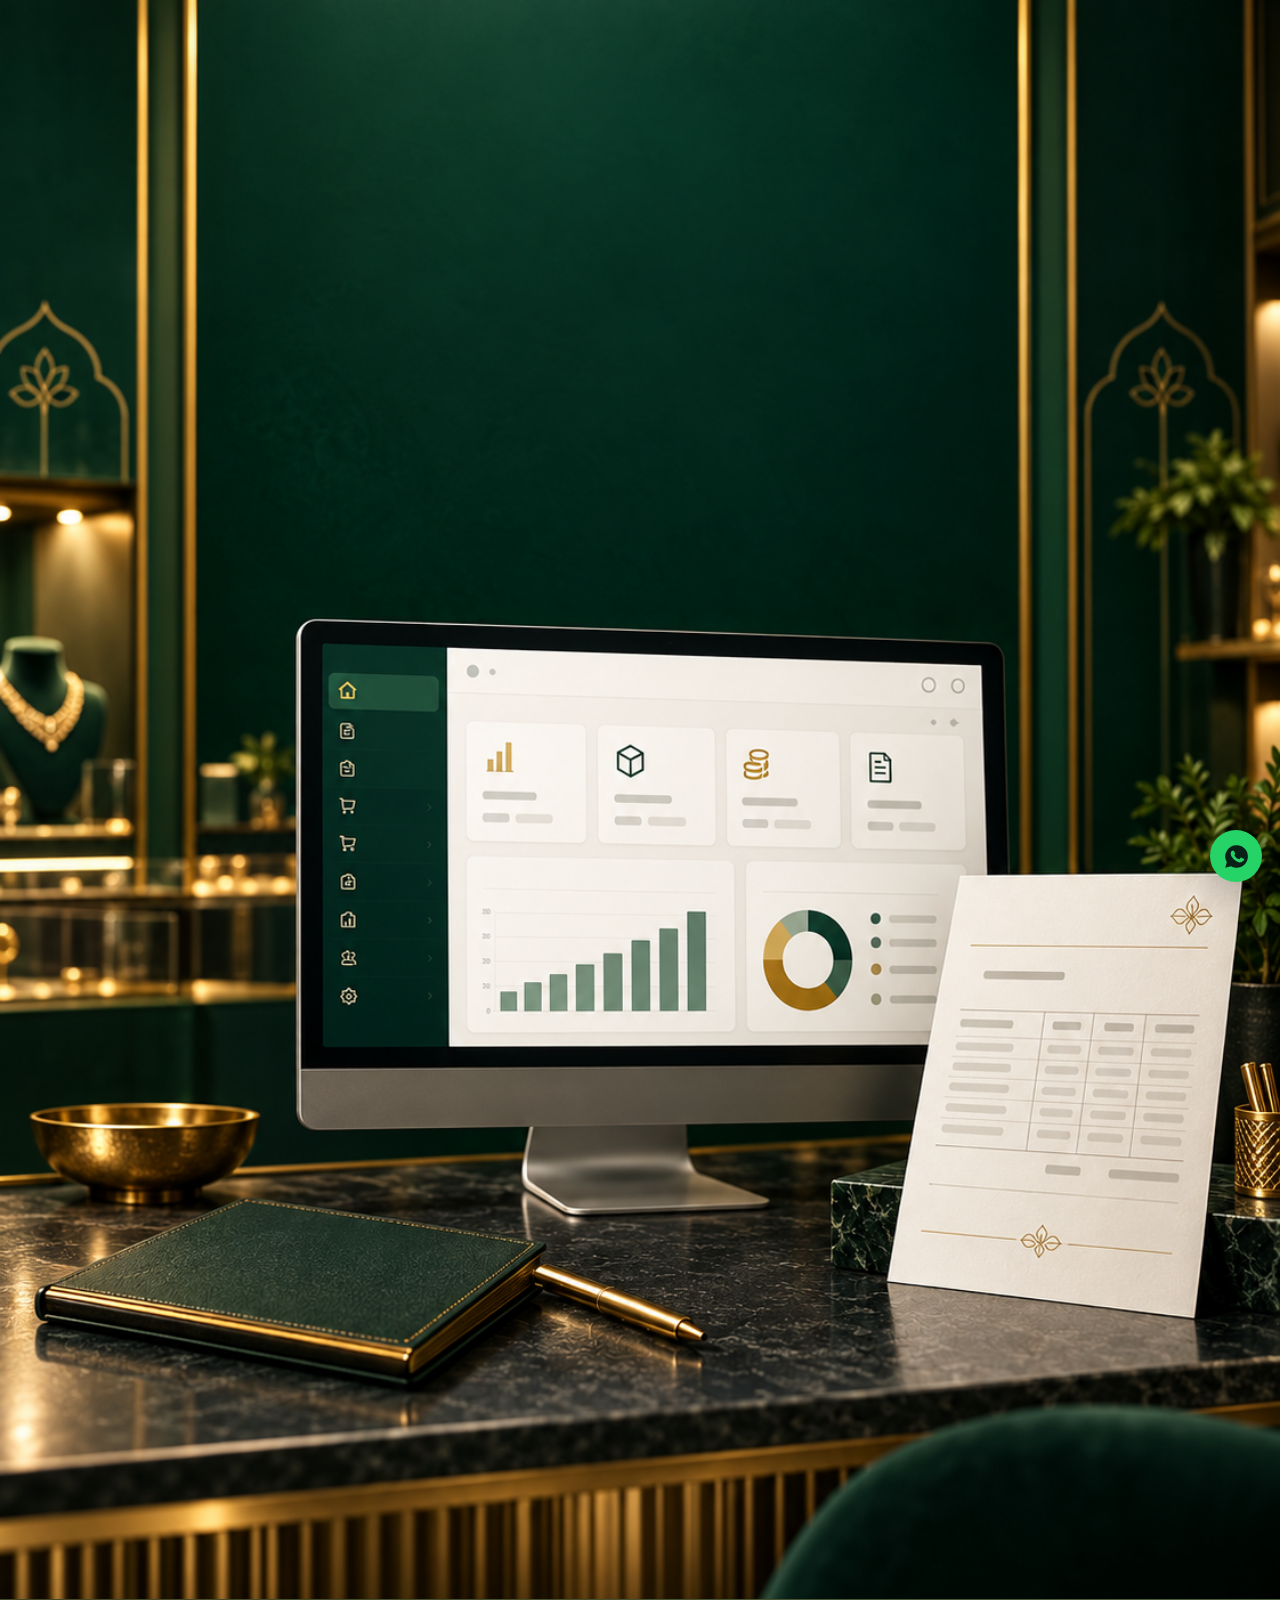
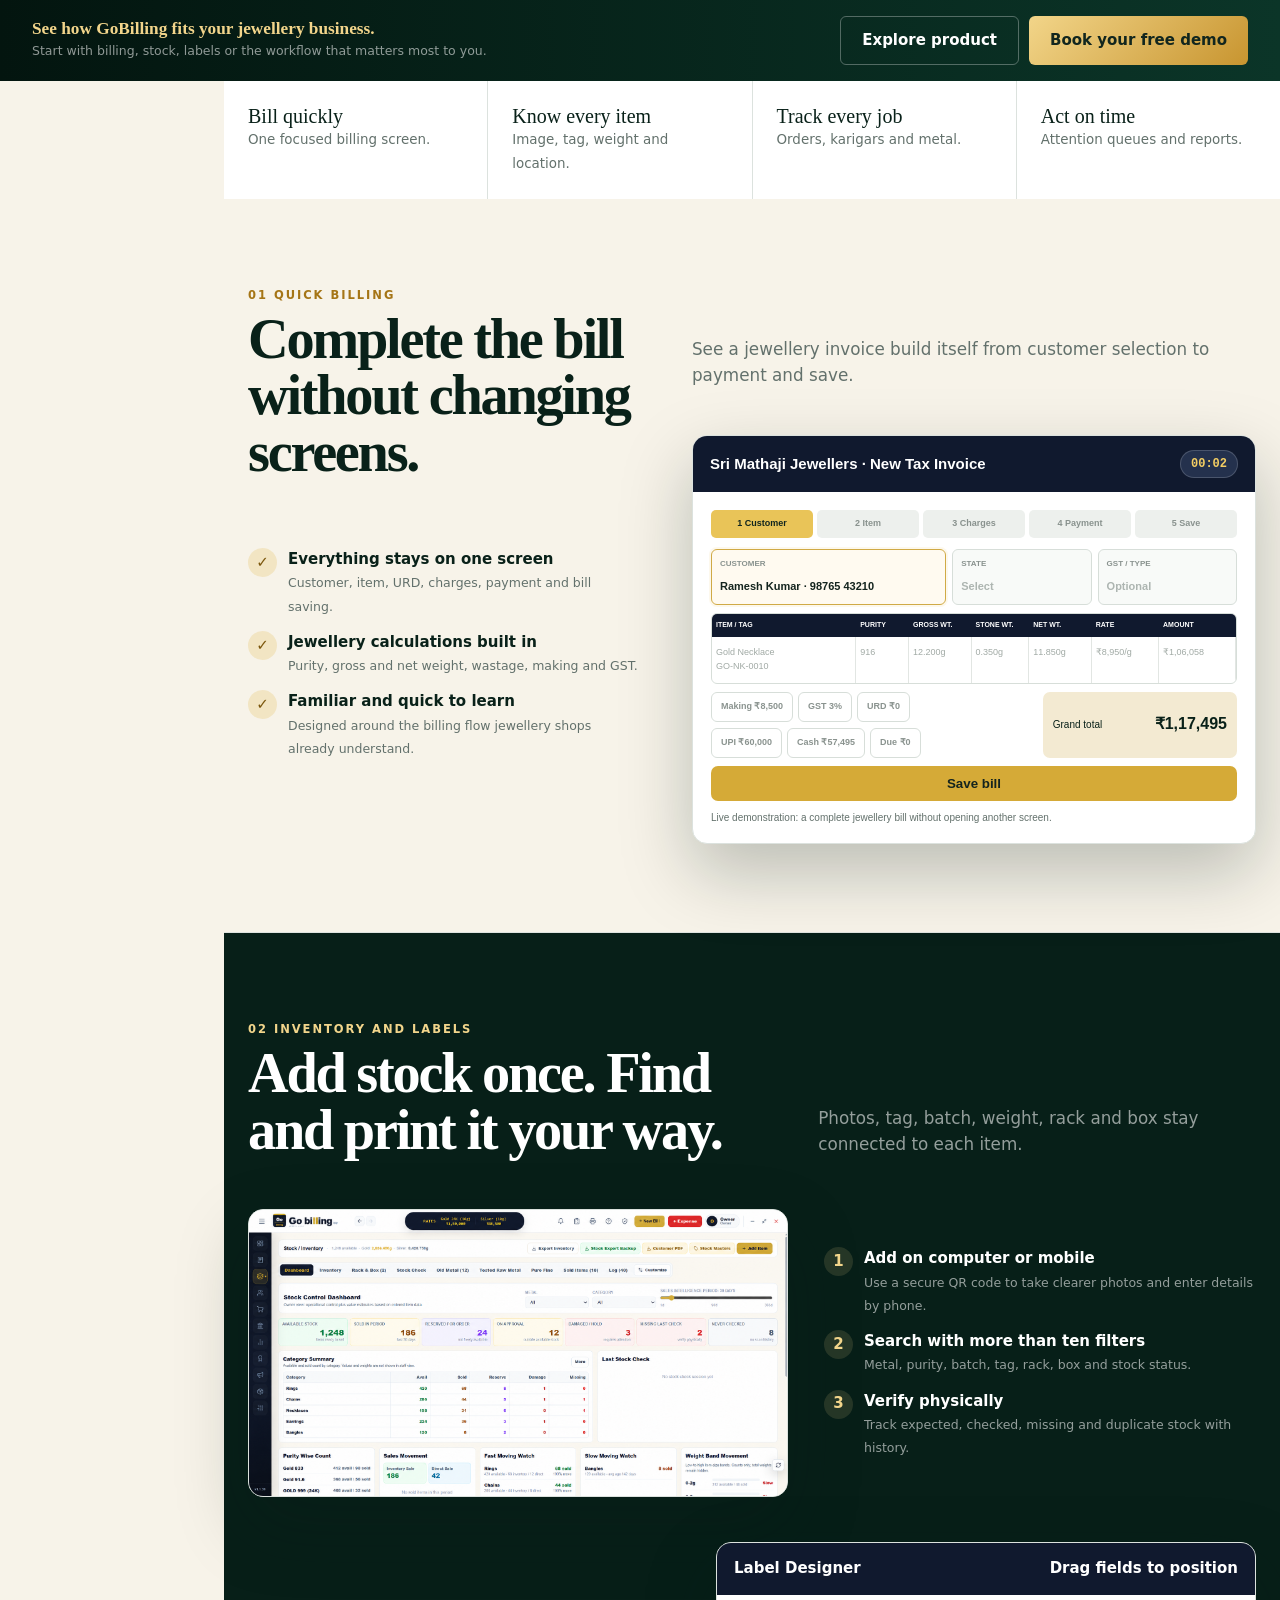
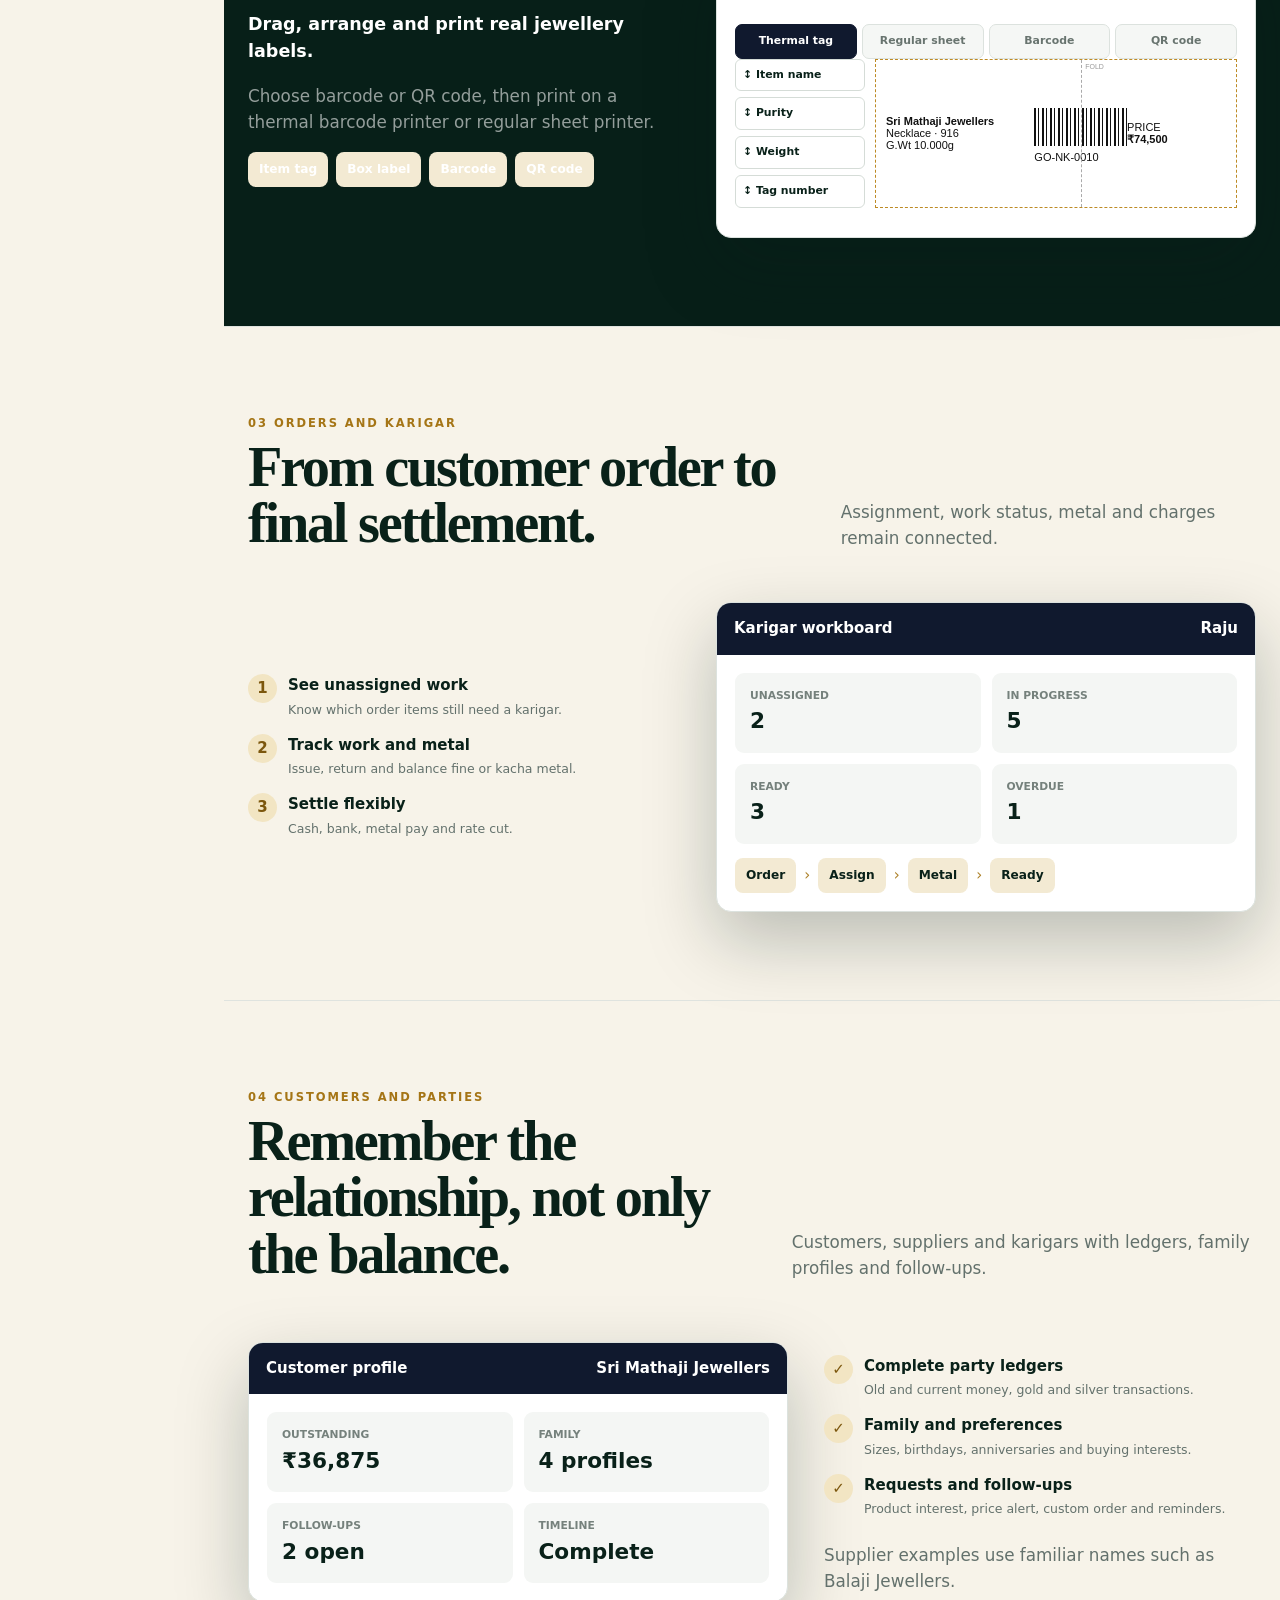
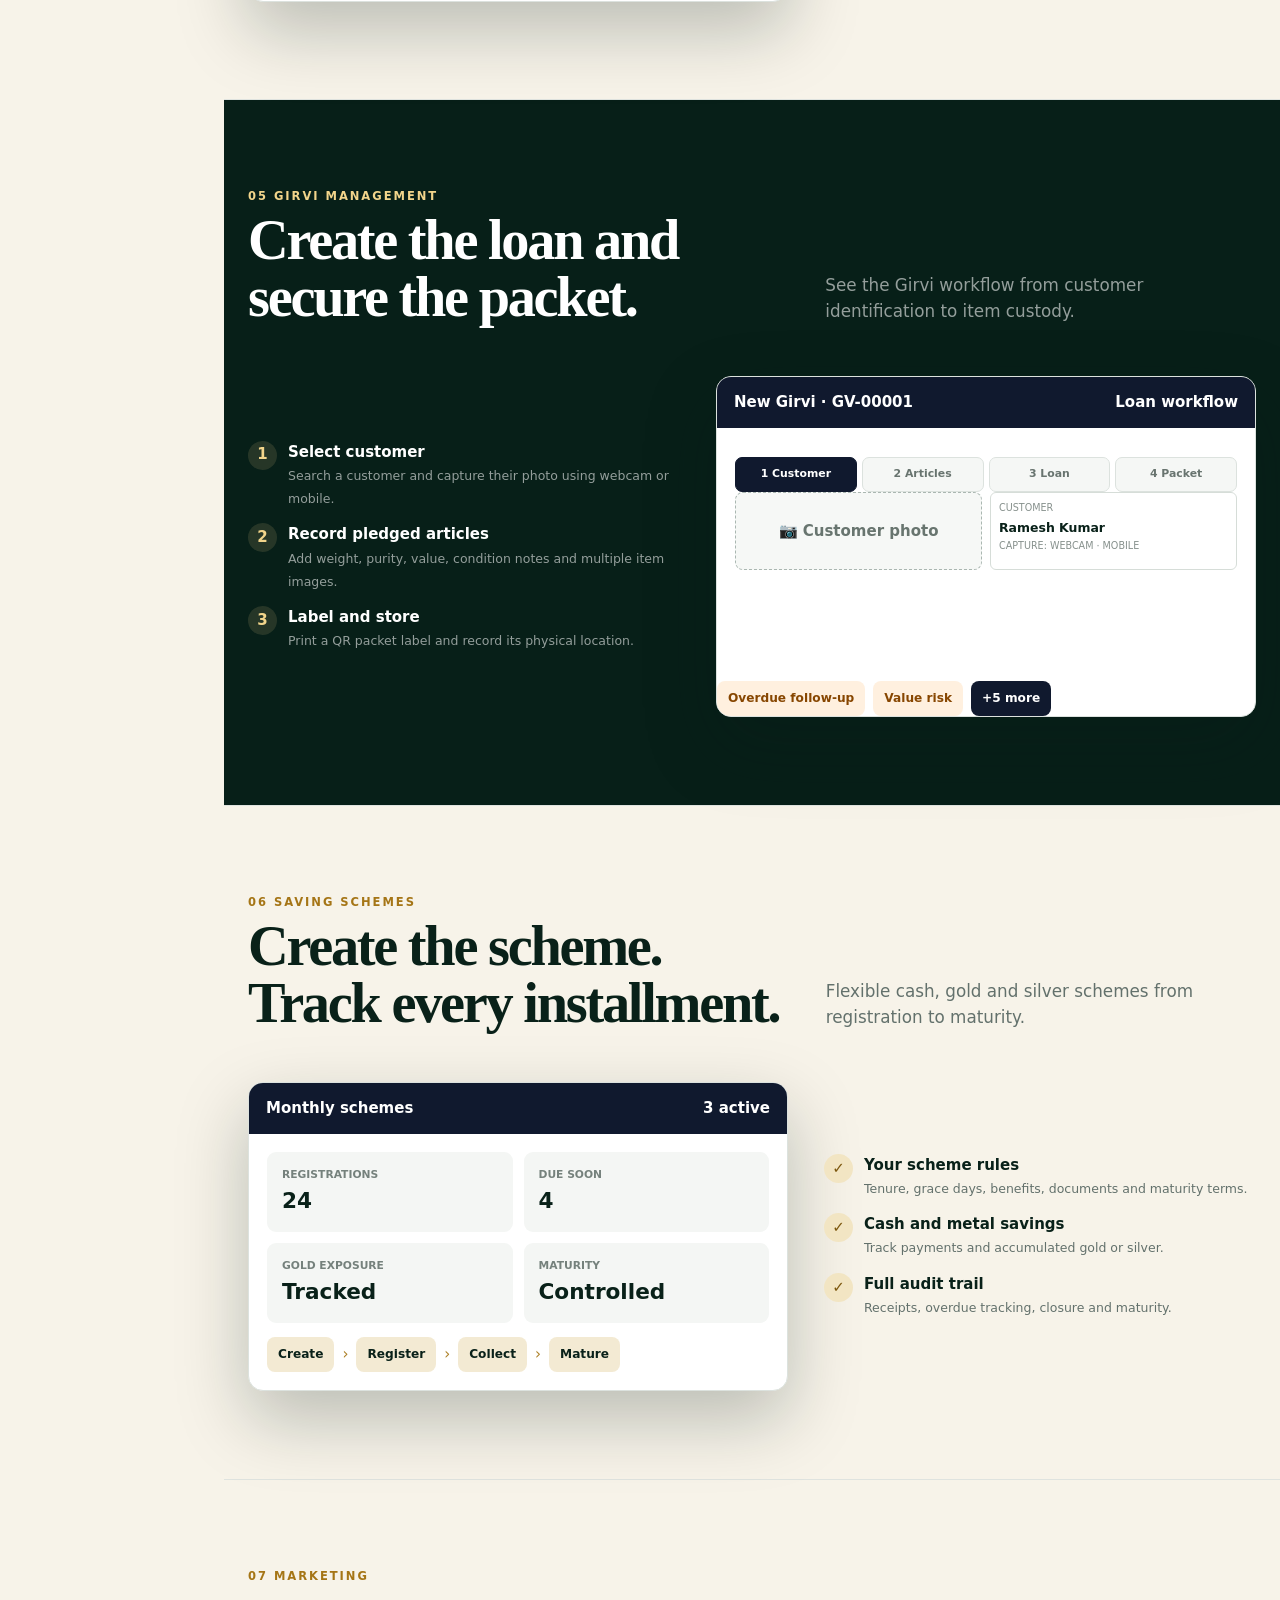
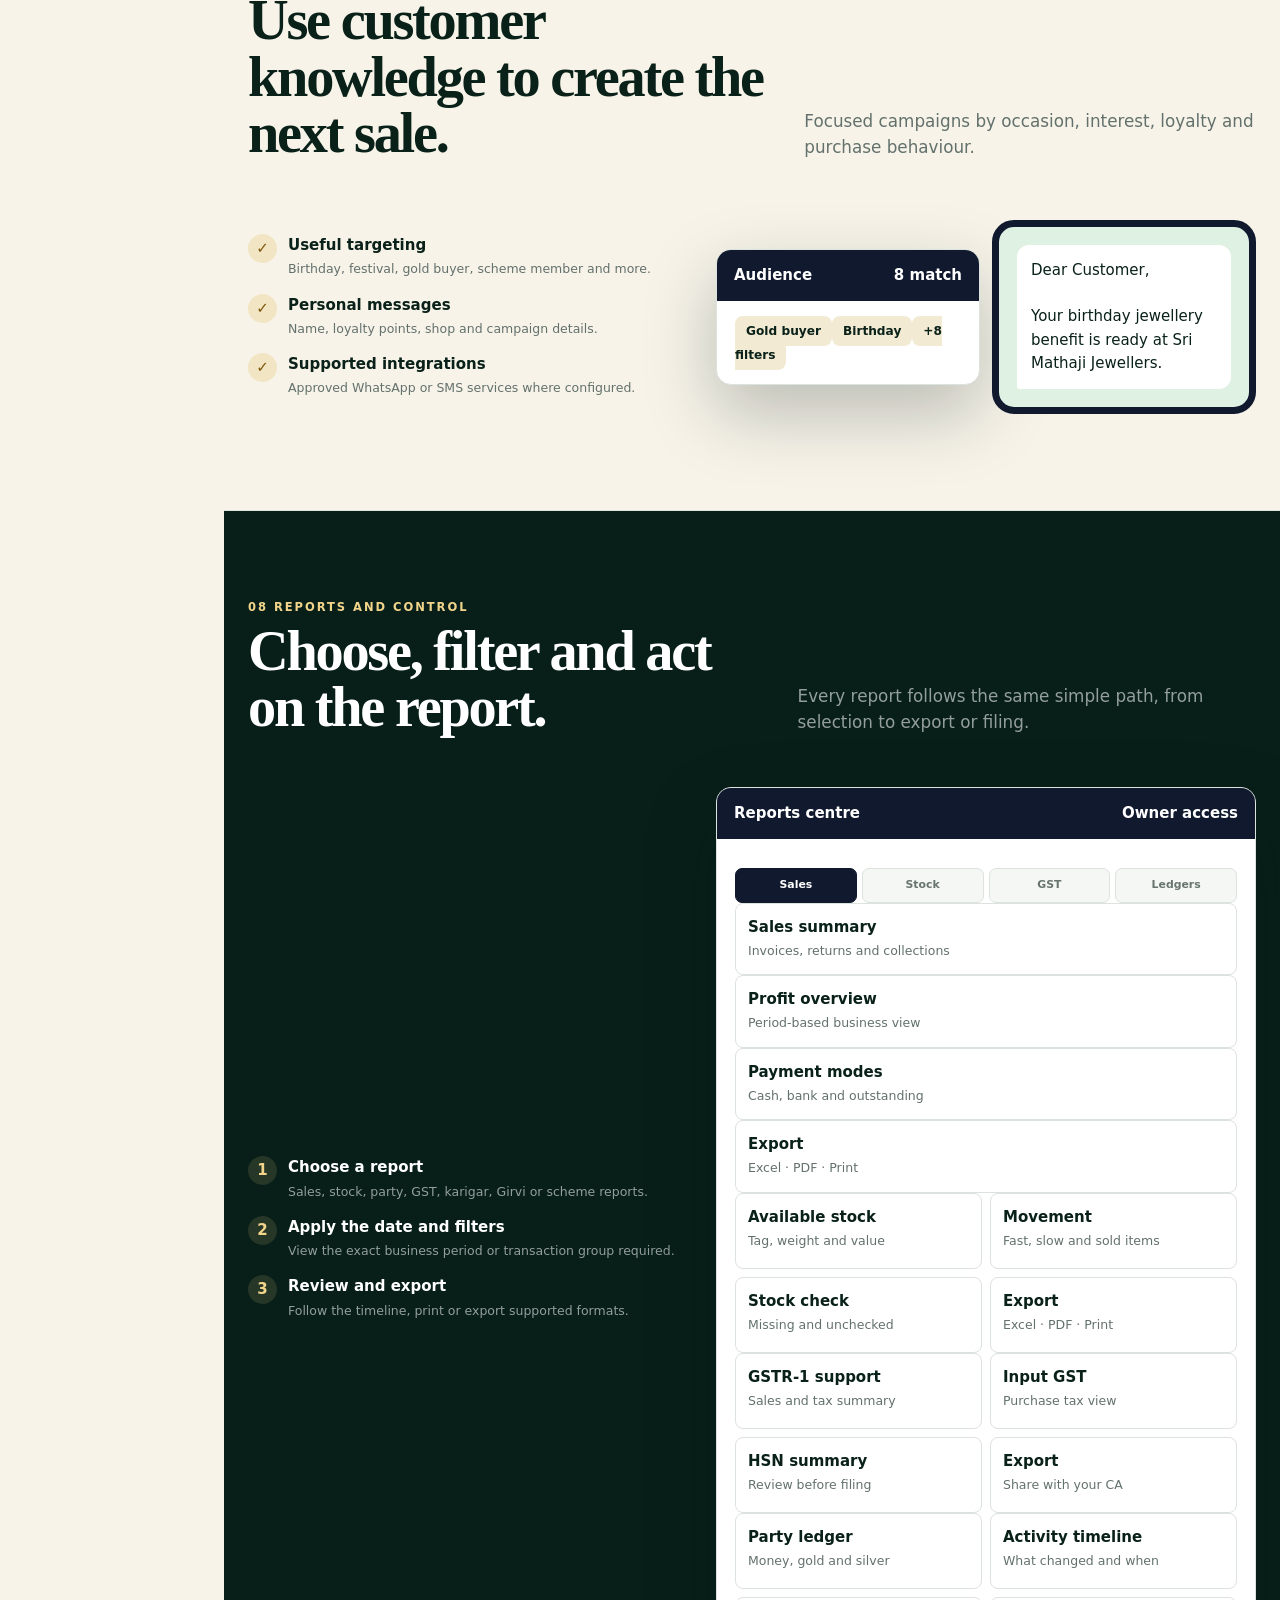
==== index.html @ a7098f9e "Remove mobile floating action overlap" ====
<!doctype html><html lang="en"><head><meta charset="utf-8"><meta name="viewport" content="width=device-width,initial-scale=1"><meta name="description" content="GoBilling jewellery ERP for billing, inventory, karigar, Girvi, schemes and customer follow-up."><title>GoBilling | Jewellery ERP built for the way jewellers work</title><link rel="canonical" href="https://gobilling.app/"><meta name="theme-color" content="#071f18"><meta property="og:image" content="https://gobilling.app/assets/gobilling-social-preview-v2.png"><link rel="manifest" href="site.webmanifest"><link rel="stylesheet" href="mobile-fixes.css?v=20260916-6"><style>
:root{--g:#071f18;--g2:#0d3529;--gold:#d9ad52;--gold2:#f2d58b;--cream:#f7f3e9;--ink:#092119;--muted:#63716c;--line:#dce2de;--nav:224px}*{box-sizing:border-box}html{scroll-behavior:smooth;scroll-padding-top:20px}body{margin:0;background:var(--cream);color:var(--ink);font:15px/1.55 Inter,system-ui,"Segoe UI",sans-serif}a{color:inherit}.wrap{width:min(1120px,calc(100% - 48px));margin:auto}.section{padding:88px 0;border-bottom:1px solid #dfe3df}.eyebrow{font-size:.72rem;font-weight:900;letter-spacing:.17em;text-transform:uppercase;color:#a57516}h1,h2{font-family:Georgia,serif;letter-spacing:-.04em;line-height:1}h1{font-size:clamp(3.5rem,6vw,6.6rem);margin:17px 0 24px}h2{font-size:clamp(2.3rem,4.4vw,4.6rem);margin:.4rem 0 1rem}.lead{color:var(--muted);max-width:650px;font-size:1.05rem}.gold{color:var(--gold2)}
.side{position:fixed;z-index:30;inset:0 auto 0 0;width:var(--nav);background:var(--g);color:white;padding:26px 18px;display:flex;flex-direction:column;opacity:0;pointer-events:none;transform:translateX(-100%);transition:opacity .35s ease,transform .35s ease}.modules-visible .side{opacity:1;pointer-events:auto;transform:none}.brand{display:flex;align-items:center;gap:8px;text-decoration:none;font-size:1.32rem;font-weight:900}.brand img{width:34px;height:34px;object-fit:contain}.side>small{margin:8px 0 20px 42px;color:#ffffff66;font-size:.66rem;letter-spacing:.12em}.nav{display:grid;gap:2px;overflow:auto}.nav a{padding:8px 9px;border-radius:6px;text-decoration:none;color:#ffffffad;font-size:.81rem}.nav a:hover{background:#ffffff12;color:var(--gold2)}.nav i{display:inline-block;width:24px;color:var(--gold);font-style:normal}.side-actions{margin-top:auto;display:grid;gap:8px}.side-actions a{text-decoration:none;text-align:center;padding:10px;border-radius:6px;font-weight:800;font-size:.8rem}.demo-link{background:linear-gradient(135deg,#f1d17c,#c79431);color:#10241c}.contact-link{border:1px solid #ffffff33}.side-contact{text-align:center;color:#ffffff7d;font-size:.69rem;margin-top:7px}main,footer{margin-left:var(--nav)}.mobile{display:none}
.hero{position:relative;margin-left:calc(var(--nav)*-1);width:calc(100% + var(--nav));background:#041610;color:#fff;overflow:hidden}.concept-image{display:block;width:100%;height:auto}.concept-bar{min-height:82px;padding:15px max(32px,calc((100% - 1450px)/2));display:flex;align-items:center;justify-content:space-between;gap:24px;background:linear-gradient(90deg,#03150f,#0b3528);border-top:1px solid #d7b55a4d}.concept-note b{display:block;font:700 1.08rem Georgia,serif;color:#f2d58b}.concept-note small{color:#ffffff8e}.concept-buttons{display:flex;gap:10px;flex-wrap:wrap}.concept-mobile-points{display:none}.actions{display:flex;gap:11px;flex-wrap:wrap;margin:24px 0 0}.btn{display:inline-flex;justify-content:center;align-items:center;min-height:49px;padding:0 21px;border-radius:6px;text-decoration:none;font-weight:850;border:0;cursor:pointer}.primary{background:linear-gradient(135deg,#f2d589,#c89530);color:#12261e}.ghost{border:1px solid #ffffff4d}.proof{display:flex;gap:18px;flex-wrap:wrap;color:#ffffff91;font-size:.8rem}.proof span:before{content:"✓";color:var(--gold2);margin-right:6px}.screen{background:#fff;color:var(--ink);border:1px solid var(--line);border-radius:15px;box-shadow:0 28px 70px #061c1640;overflow:hidden}.screen-top{padding:14px 17px;background:#10192e;color:#fff;display:flex;justify-content:space-between;font-weight:850}.screen-body{padding:18px}.dash,.stats{display:grid;grid-template-columns:repeat(2,1fr);gap:11px}.metric,.stat{padding:15px;background:#f4f6f4;border-radius:9px}.metric small,.stat small{display:block;color:#75817c;font-size:.67rem;text-transform:uppercase;font-weight:800}.metric strong,.stat strong{font-size:1.35rem}.wide{grid-column:1/-1}.bar{height:7px;border-radius:10px;background:linear-gradient(90deg,var(--gold) 68%,#e6ebe7 68%);margin-top:12px}.app-foot{background:#0c2c22;color:white;padding:13px 17px;display:flex;justify-content:space-between;font-size:.75rem}
.hero-scene{position:relative;min-height:570px;isolation:isolate}.hero-scene:before{content:"";position:absolute;inset:8% -8% 4% 3%;background:radial-gradient(circle at 58% 38%,#d9ad4f24,transparent 35%),linear-gradient(145deg,#0a3b2d,#061c16);border:1px solid #d8b45b35;border-radius:30px;transform:perspective(900px) rotateY(-3deg);z-index:-2}.monitor{position:absolute;width:86%;right:1%;top:44px}.monitor .screen{border:9px solid #151918;border-bottom-width:20px;border-radius:18px;box-shadow:0 35px 60px #0007}.monitor:after{content:"";display:block;width:31%;height:55px;margin:auto;background:linear-gradient(90deg,#54554f,#b6b39f 45%,#55564f);clip-path:polygon(31% 0,69% 0,78% 78%,100% 87%,100% 100%,0 100%,0 87%,22% 78%)}.invoice{position:absolute;z-index:4;right:-2%;bottom:20px;width:31%;min-height:250px;padding:20px 16px;background:#f5f0e5;color:#20241f;box-shadow:0 20px 34px #0006;transform:rotate(4deg);font:11px Arial,sans-serif}.invoice-head{display:flex;justify-content:space-between;align-items:center;border-bottom:2px solid #b59042;padding-bottom:10px;color:#7b5a18;font-weight:900;font-size:15px}.invoice h4{text-align:center;font:italic 13px Georgia,serif;letter-spacing:1px}.invoice-grid{display:grid;grid-template-columns:1.5fr .6fr .8fr .9fr;border:1px solid #b7ae9b}.invoice-grid span{padding:6px 4px;border-right:1px solid #c9c1b3;border-bottom:1px solid #c9c1b3}.invoice-total{text-align:right;border-top:1px solid #b59042;margin-top:14px;padding-top:9px;font-weight:900}.diary{position:absolute;left:0;bottom:8px;width:44%;height:112px;border-radius:5px 13px 13px 5px;background:linear-gradient(145deg,#103a2e,#061a15);border:1px solid #c9a24d;box-shadow:0 20px 30px #0006;transform:rotate(-5deg);display:grid;place-items:center;color:#d9b85f;font:700 11px Georgia,serif;letter-spacing:3px;text-align:center}.diary:before{content:"";position:absolute;left:7px;top:0;bottom:0;width:4px;background:#c7a04a}.pen{position:absolute;left:35%;bottom:10px;width:35%;height:8px;border-radius:8px;background:linear-gradient(90deg,#c59731,#f3daa0,#927020);transform:rotate(12deg);box-shadow:0 5px 9px #0008}.scene-mark{position:absolute;right:2%;top:0;color:#ecd79899;font:10px Georgia,serif;letter-spacing:5px;line-height:2.2;text-align:center}
.outcomes{display:grid;grid-template-columns:repeat(4,1fr);background:var(--line);gap:1px}.outcome{background:#fff;padding:24px}.outcome b{display:block;font:1.25rem Georgia,serif}.outcome span{color:var(--muted);font-size:.84rem}.module-head{display:flex;justify-content:space-between;align-items:end;gap:36px;margin-bottom:35px}.module-head h2{max-width:720px}.visual{display:grid;grid-template-columns:1fr 1.25fr;gap:36px;align-items:center}.visual.reverse{grid-template-columns:1.25fr 1fr}.visual.reverse .copy{order:2}.benefits{display:grid;gap:13px;margin:22px 0}.benefit{display:flex;gap:11px}.benefit i{flex:0 0 29px;height:29px;border-radius:50%;display:grid;place-items:center;background:#f2e5c3;color:#7c570d;font-style:normal;font-weight:900}.benefit b{display:block}.benefit small{color:var(--muted)}.tags,.flow,.attention{display:flex;gap:8px;flex-wrap:wrap;align-items:center}.tag,.flow b,.attention span{padding:8px 11px;border-radius:8px;background:#f3ead3;font-size:.76rem;font-weight:850}.flow span{color:#ad8128}.attention span{background:#fff0df;color:#874600}.attention .more{background:#10192e;color:#fff}.billrow{display:grid;grid-template-columns:1.4fr .65fr .65fr .8fr;gap:7px;margin-top:10px}.cell{border:1px solid #d8ded9;padding:9px;border-radius:6px}.dark{background:var(--g);color:#fff}.dark .lead,.dark .benefit small{color:#ffffff91}.dark .benefit i{background:#f2d58b22;color:var(--gold2)}.image-screen img{display:block;width:100%;height:auto}.label{display:grid;grid-template-columns:1fr 110px;gap:15px;border:1px dashed #c99b36;padding:18px}.qr{width:90px;height:90px;background:repeating-conic-gradient(#111 0 25%,#fff 0 50%) 50%/18px 18px;border:7px solid #fff;box-shadow:0 0 0 2px #111}.phone{border:7px solid #10192e;border-radius:22px;background:#def1e2;padding:18px}.bubble{background:white;border-radius:12px 12px 12px 2px;padding:14px}.workflow{display:grid;gap:11px}.workflow-tabs{display:grid;grid-template-columns:repeat(4,1fr);gap:5px}.workflow-tab{border:1px solid var(--line);background:#f5f7f5;border-radius:7px;padding:8px 5px;text-align:center;font-size:.68rem;font-weight:850;color:#68746f;transition:.3s}.workflow-tab.active{background:#10192e;color:#fff;border-color:#10192e}.workflow-view{display:none;min-height:160px;animation:reveal .35s ease}.workflow-view.active{display:block}@keyframes reveal{from{opacity:.25;transform:translateY(5px)}}.formline{display:grid;grid-template-columns:1.4fr .7fr .7fr;gap:6px;margin-top:8px}.formbox{border:1px solid #d6ddd8;border-radius:6px;padding:8px;background:#fff}.formbox small{display:block;color:#87918d;font-size:.6rem;text-transform:uppercase}.formbox b{font-size:.78rem}.paybar{display:flex;justify-content:space-between;background:#10192e;color:#fff;border-radius:8px;padding:11px;margin-top:9px}.design-tools{display:grid;grid-template-columns:130px 1fr;gap:10px}.toolbox{display:grid;gap:6px}.toolbox span{padding:7px;border:1px solid #d5dcd7;border-radius:6px;font-size:.68rem;font-weight:800}.jewel-tag{min-height:120px;background:#fff;border:1px dashed #bd8a24;display:grid;grid-template-columns:1.2fr .75fr .8fr;align-items:center;padding:10px;position:relative;color:#111;font:11px Arial,sans-serif}.jewel-tag:after{content:"FOLD";position:absolute;left:57%;top:0;bottom:0;border-left:1px dashed #aaa;color:#999;font-size:7px;padding:3px}.barcode{height:38px;background:repeating-linear-gradient(90deg,#111 0 2px,#fff 2px 4px,#111 4px 5px,#fff 5px 8px);margin:5px 0}.sheet{background:#fff;padding:10px;display:grid;grid-template-columns:1fr 1fr;gap:6px;border:1px solid #ddd}.mini-label{border:1px dashed #c9a34f;padding:7px;font:8px Arial,sans-serif;min-height:55px}.camera-grid,.report-grid{display:grid;grid-template-columns:1fr 1fr;gap:8px}.photo-box{height:78px;border:1px dashed #aab7b1;border-radius:8px;display:grid;place-items:center;background:#f6f8f6;color:#68756f;font-weight:800}.report-card{border:1px solid var(--line);border-radius:8px;padding:12px;background:#fff}.report-card b{display:block}.report-card small{color:var(--muted)}
.demo{background:#0b2b21;color:#fff}.demo-grid{display:grid;grid-template-columns:.9fr 1.1fr;gap:52px}.form{background:#fff;color:var(--ink);padding:24px;border-radius:14px}.fields{display:grid;grid-template-columns:1fr 1fr;gap:13px}.field{display:grid;gap:5px}.field.full{grid-column:1/-1}.field label{font-size:.77rem;font-weight:850}.field input,.field select,.field textarea{width:100%;padding:11px;border:1px solid #ccd5cf;border-radius:6px;font:inherit}.field textarea{min-height:78px}.consent{display:flex;gap:7px;color:var(--muted);font-size:.74rem;margin:13px 0}.status{min-height:1.1em;color:var(--muted);font-size:.78rem}.wa{position:fixed;z-index:40;right:18px;bottom:18px;width:52px;height:52px;border-radius:50%;display:grid;place-items:center;background:#25d366;color:#092017;text-decoration:none;box-shadow:0 12px 34px #0004}.wa svg{width:27px;fill:currentColor}footer{background:#03150f;color:#ffffff85;padding:25px}.footer{display:flex;justify-content:space-between;gap:16px;flex-wrap:wrap}.footer a{color:#e7c778;text-decoration:none}
.billing-layout{display:grid;grid-template-columns:.82fr 1.18fr;column-gap:52px;align-items:start}.billing-left,.billing-right{display:grid;align-content:start;gap:30px}.billing-intro{max-width:520px;padding-top:32px}.billing-demo{font-family:Arial,sans-serif}.billing-demo .screen-top{align-items:center}.bill-timer{background:#24314d;border:1px solid #ffffff2c;border-radius:20px;padding:6px 10px;font:800 12px monospace;color:#f4ce63}.bill-progress{display:grid;grid-template-columns:repeat(5,1fr);gap:4px;margin-bottom:11px}.bill-step{padding:7px 4px;text-align:center;border-radius:5px;background:#edf0ed;color:#89928e;font-size:9px;font-weight:900}.bill-step.active{background:#e9c458;color:#11251e}.bill-step.done{background:#dff3e5;color:#176b36}.bill-customer{display:grid;grid-template-columns:1.35fr .8fr .8fr;gap:6px}.live-field{border:1px solid #d7ded9;border-radius:6px;padding:8px;min-height:48px;background:#f8faf8;transition:.3s}.live-field small{display:block;color:#89928e;font-size:8px;font-weight:800;text-transform:uppercase;margin-bottom:3px}.live-field b{font-size:11px;color:#adb5b1}.live-field.filled{border-color:#d0aa46;background:#fffaf0;box-shadow:0 0 0 2px #e6bd4d1b}.live-field.filled b{color:#14241e}.bill-table{margin-top:8px;border:1px solid #d7ded9;border-radius:6px;overflow:hidden}.bill-table-head,.bill-item{display:grid;grid-template-columns:1.5fr .55fr .65fr .6fr .65fr .7fr .8fr}.bill-table-head span{padding:6px 4px;background:#10192e;color:#fff;font-size:7px;font-weight:850;text-transform:uppercase}.bill-item span{padding:9px 4px;border-right:1px solid #e2e6e3;font-size:9px;color:#a1aaa5;transition:.3s}.bill-item.filled span{color:#14241e;background:#fffaf0}.bill-bottom{display:grid;grid-template-columns:1.25fr .75fr;gap:8px;margin-top:8px}.bill-pay{display:flex;gap:5px;align-items:center;flex-wrap:wrap}.pay-chip{padding:7px 9px;border:1px solid #d7ded9;border-radius:6px;font-size:9px;font-weight:800;color:#8a938f}.pay-chip.filled{background:#10192e;color:#fff;border-color:#10192e}.bill-total{background:#f3ead2;border-radius:7px;padding:10px;display:flex;justify-content:space-between;align-items:center;font-size:10px}.bill-total strong{font-size:16px}.bill-save{grid-column:1/-1;border:0;border-radius:7px;padding:10px;background:#d5aa37;color:#14241e;font-weight:900}.bill-save.saved{background:#21894b;color:#fff}.bill-note{font-size:10px;color:var(--muted);margin:9px 0 0}.cursor-dot:after{content:"";display:inline-block;width:5px;height:12px;background:#d3a52e;margin-left:3px;vertical-align:-2px;animation:blink .7s infinite}@keyframes blink{50%{opacity:0}}
@media(max-width:1050px){:root{--nav:0px}.side{display:none}.mobile{display:none}.hero{width:100%;margin-left:0;padding:0}.hero-grid,.visual,.visual.reverse,.demo-grid{grid-template-columns:1fr}.hero-scene{min-height:590px;max-width:760px;width:100%;margin:auto}.visual.reverse .copy{order:initial}.module-head{display:block}.outcomes{grid-template-columns:1fr 1fr}.billing-layout{grid-template-columns:.75fr 1.25fr;column-gap:32px}}
@media(max-width:650px){.wrap{width:min(100% - 26px,1120px)}.section{padding:64px 0}h1{font-size:3.25rem}.dash,.stats,.outcomes,.fields{grid-template-columns:1fr}.wide,.field.full{grid-column:auto}.billrow{grid-template-columns:1fr 1fr}.label{grid-template-columns:1fr}.module-head{margin-bottom:25px}.workflow-tabs{grid-template-columns:1fr 1fr}.formline,.design-tools{grid-template-columns:1fr}.concept-bar{padding:18px 14px;display:grid;gap:14px}.concept-note b{font-size:1rem}.concept-mobile-points{display:grid;grid-template-columns:repeat(3,1fr);gap:5px}.concept-mobile-points span{padding:8px 4px;text-align:center;border:1px solid #d5b25352;border-radius:5px;color:#f1d48a;font-size:.68rem;font-weight:800}.concept-buttons{display:grid;grid-template-columns:1fr;width:100%}.concept-buttons .btn{width:100%}.hero-scene{min-height:430px;margin-top:12px}.monitor{width:100%;right:0;top:35px}.monitor .screen{border-width:6px;border-bottom-width:13px}.monitor .screen-body{padding:10px}.monitor .metric{padding:9px}.monitor .metric strong{font-size:1rem}.monitor:after{height:38px}.invoice{width:36%;min-height:175px;padding:11px 8px;bottom:8px;font-size:7px}.invoice-head{font-size:9px}.invoice h4{font-size:8px}.invoice-grid span{padding:4px 2px}.diary,.pen,.scene-mark{display:none}.billing-layout{display:flex;flex-direction:column;gap:20px}.billing-left,.billing-right{display:contents}.billing-heading{order:1}.billing-intro{order:2;padding-top:0}.billing-product{order:3}.billing-benefits{order:4;margin-top:5px}.bill-customer{grid-template-columns:1fr 1fr}.bill-customer .live-field:first-child{grid-column:1/-1}.bill-table{overflow-x:auto}.bill-table-head,.bill-item{min-width:620px;grid-template-columns:1.5fr .55fr .65fr .6fr .65fr .7fr .8fr}.bill-table-head span:nth-child(5),.bill-table-head span:nth-child(6),.bill-item span:nth-child(5),.bill-item span:nth-child(6){display:block}.bill-bottom{grid-template-columns:1fr}.bill-progress{grid-template-columns:repeat(5,1fr)}.bill-step{font-size:7px;padding:6px 2px}}
</style><script>document.addEventListener('DOMContentLoaded',()=>{document.querySelectorAll('[data-workflow]').forEach((flow,index)=>{const tabs=[...flow.querySelectorAll('.workflow-tab')],views=[...flow.querySelectorAll('.workflow-view')];let current=0;const show=i=>{current=i;tabs.forEach((tab,n)=>tab.classList.toggle('active',n===i));views.forEach((view,n)=>view.classList.toggle('active',n===i))};show(0);tabs.forEach((tab,i)=>tab.addEventListener('click',()=>show(i)));setInterval(()=>show((current+1)%views.length),4200+index*350)});document.querySelectorAll('[data-billing-live]').forEach(demo=>{const fields=[...demo.querySelectorAll('[data-fill]')],steps=[...demo.querySelectorAll('.bill-step')],timer=demo.querySelector('.bill-timer'),save=demo.querySelector('.bill-save');let stage=0,seconds=0;const reset=()=>{stage=0;seconds=0;fields.forEach(el=>{el.classList.remove('filled','cursor-dot');if(el.dataset.empty)el.querySelector('b').textContent=el.dataset.empty});steps.forEach(el=>el.classList.remove('active','done'));steps[0].classList.add('active');save.classList.remove('saved');save.textContent='Save bill'};reset();setInterval(()=>{seconds++;timer.textContent='00:'+String(seconds).padStart(2,'0')},1000);setInterval(()=>{if(stage>=fields.length){save.classList.add('saved');save.textContent='✓ Bill saved in '+timer.textContent;steps.forEach(el=>{el.classList.remove('active');el.classList.add('done')});setTimeout(reset,2600);return}const el=fields[stage],step=Number(el.dataset.step||0);el.classList.add('filled','cursor-dot');if(el.dataset.value)el.querySelector('b').textContent=el.dataset.value;setTimeout(()=>el.classList.remove('cursor-dot'),750);steps.forEach((s,i)=>{s.classList.toggle('active',i===step);s.classList.toggle('done',i<step)});stage++},1350)});const hero=document.querySelector('.hero');const updateNav=()=>document.body.classList.toggle('modules-visible',window.innerWidth>1050&&window.scrollY>hero.offsetHeight-120);updateNav();addEventListener('scroll',updateNav,{passive:true});addEventListener('resize',updateNav);const dock=document.querySelector('.mobile-dock'),menu=document.querySelector('.mobile-module-menu'),menuButton=document.querySelector('.dock-current'),prev=document.querySelector('.dock-prev'),next=document.querySelector('.dock-next'),sections=[...document.querySelectorAll('main > section[id]')].filter(section=>section.id!=='top'),labels={billing:'Quick Billing',inventory:'Inventory & Labels',karigar:'Orders & Karigar',customers:'Customers & Parties',girvi:'Girvi Management',schemes:'Saving Schemes',marketing:'Marketing',reports:'Reports & Control',demo:'Book a Demo'};let active=0;const setActive=i=>{active=Math.max(0,Math.min(i,sections.length-1));const section=sections[active];menuButton.querySelector('b').textContent=labels[section.id]||section.id;menuButton.querySelector('small').textContent=String(active+1).padStart(2,'0')+' / '+String(sections.length).padStart(2,'0');prev.disabled=active===0;next.disabled=active===sections.length-1;menu.querySelectorAll('a').forEach(a=>a.classList.toggle('active',a.hash==='#'+section.id))};menuButton.addEventListener('click',()=>{const open=menu.classList.toggle('open');menuButton.setAttribute('aria-expanded',String(open))});menu.addEventListener('click',e=>{if(e.target.closest('a'))menu.classList.remove('open')});prev.addEventListener('click',()=>sections[Math.max(0,active-1)].scrollIntoView({behavior:'smooth'}));next.addEventListener('click',()=>sections[Math.min(sections.length-1,active+1)].scrollIntoView({behavior:'smooth'}));document.addEventListener('click',e=>{if(!e.target.closest('.mobile-dock')&&!e.target.closest('.mobile-module-menu'))menu.classList.remove('open')});const observer=new IntersectionObserver(entries=>{entries.filter(e=>e.isIntersecting).sort((a,b)=>b.intersectionRatio-a.intersectionRatio).slice(0,1).forEach(entry=>setActive(sections.indexOf(entry.target)))},{rootMargin:'-20% 0px -55% 0px',threshold:[0,.15,.35]});sections.forEach(section=>observer.observe(section));const updateDock=()=>dock.classList.toggle('visible',innerWidth<=650&&scrollY>hero.offsetHeight-100);updateDock();addEventListener('scroll',updateDock,{passive:true});addEventListener('resize',updateDock);setActive(0)});</script></head><body>
<aside class="side"><a class="brand" href="#top"><img src="assets/gobilling-mark-gold.png" alt=""><span>GoBilling</span></a><small>JEWELLERY ERP</small><nav class="nav"><a href="#billing"><i>01</i>Quick Billing</a><a href="#inventory"><i>02</i>Inventory & Labels</a><a href="#karigar"><i>03</i>Orders & Karigar</a><a href="#customers"><i>04</i>Customers & Parties</a><a href="#girvi"><i>05</i>Girvi Management</a><a href="#schemes"><i>06</i>Saving Schemes</a><a href="#marketing"><i>07</i>Marketing</a><a href="#reports"><i>08</i>Reports & Control</a></nav><div class="side-actions"><a class="demo-link" href="#demo">Book a demo</a><a class="contact-link" href="#contact">Contact</a><div class="side-contact">+91 79890 70733<br>hello@gobilling.app</div></div></aside><nav class="mobile-dock" aria-label="Module navigation"><button class="dock-prev" type="button" aria-label="Previous section">‹</button><button class="dock-current" type="button" aria-expanded="false"><span><small>01 / 09</small><b>Quick Billing</b></span><i>⌃</i></button><button class="dock-next" type="button" aria-label="Next section">›</button><a href="#demo">Demo</a></nav><div class="mobile-module-menu" aria-label="Choose a GoBilling module"><div><strong>Explore GoBilling</strong><small>Choose the workflow you want to see</small></div><a href="#billing"><i>01</i><span>Quick Billing</span></a><a href="#inventory"><i>02</i><span>Inventory &amp; Labels</span></a><a href="#karigar"><i>03</i><span>Orders &amp; Karigar</span></a><a href="#customers"><i>04</i><span>Customers &amp; Parties</span></a><a href="#girvi"><i>05</i><span>Girvi Management</span></a><a href="#schemes"><i>06</i><span>Saving Schemes</span></a><a href="#marketing"><i>07</i><span>Marketing</span></a><a href="#reports"><i>08</i><span>Reports &amp; Control</span></a><a href="#demo"><i>09</i><span>Book a Demo</span></a></div><header class="mobile"><a class="brand" href="#top"><img src="assets/gobilling-mark-gold.png" alt=""><span>GoBilling</span></a><a href="#demo">Book demo</a></header><main>
<section class="hero" id="top"><div class="hero-artwork"><picture><source media="(max-width:650px)" srcset="assets/gobilling-hero-mobile-v2.png"><img class="concept-image" src="assets/gobilling-social-preview-v2.png" alt="GoBilling jewellery billing and ERP software shown in a premium jewellery shop setting with dashboard, invoice and diary"></picture><div class="mobile-hero-copy"><div class="mobile-hero-brand"><img src="assets/gobilling-mark-gold.png" alt=""><span>GoBilling</span></div><h1>Jewellery Billing &amp; ERP Software</h1><div class="mobile-promise-row"><span><i><img src="assets/promise-billing.svg" alt=""></i><b>Billing</b><small>Simplified</small></span><span><i><img src="assets/promise-inventory.svg" alt=""></i><b>Inventory</b><small>In Control</small></span><span><i><img src="assets/promise-business.svg" alt=""></i><b>Business</b><small>Ahead</small></span></div><p class="mobile-built-for"><span>Built for<br>Indian Jewellery Businesses</span></p></div><div class="mobile-scene-brand monitor-brand"><img src="assets/gobilling-mark-gold.png" alt=""><b>GoBilling</b></div><div class="mobile-scene-brand invoice-brand"><img src="assets/gobilling-mark-gold.png" alt=""><b>GoBilling</b></div><div class="mobile-diary-promise">SMART BILLING TODAY.<br>STRONG BUSINESS TOMORROW</div></div><div class="concept-bar"><div class="concept-note"><b>See how GoBilling fits your jewellery business.</b><small>Start with billing, stock, labels or the workflow that matters most to you.</small></div><div class="concept-mobile-points" aria-label="GoBilling brand promises"><span>Billing Simplified</span><span>Inventory In Control</span><span>Business Ahead</span></div><div class="concept-buttons"><a class="btn ghost" href="#billing">Explore product</a><a class="btn primary" href="#demo">Book your free demo</a></div></div></section>
<div class="outcomes"><div class="outcome"><b>Bill quickly</b><span>One focused billing screen.</span></div><div class="outcome"><b>Know every item</b><span>Image, tag, weight and location.</span></div><div class="outcome"><b>Track every job</b><span>Orders, karigars and metal.</span></div><div class="outcome"><b>Act on time</b><span>Attention queues and reports.</span></div></div>
<section class="section" id="billing"><div class="wrap billing-layout"><div class="billing-left"><div class="billing-heading"><div class="eyebrow">01 QUICK BILLING</div><h2>Complete the bill without changing screens.</h2></div><div class="benefits billing-benefits"><div class="benefit"><i>✓</i><div><b>Everything stays on one screen</b><small>Customer, item, URD, charges, payment and bill saving.</small></div></div><div class="benefit"><i>✓</i><div><b>Jewellery calculations built in</b><small>Purity, gross and net weight, wastage, making and GST.</small></div></div><div class="benefit"><i>✓</i><div><b>Familiar and quick to learn</b><small>Designed around the billing flow jewellery shops already understand.</small></div></div></div></div><div class="billing-right"><p class="lead billing-intro">See a jewellery invoice build itself from customer selection to payment and save.</p><div class="screen billing-demo billing-product" data-billing-live><div class="screen-top"><span>Sri Mathaji Jewellers · New Tax Invoice</span><span class="bill-timer">00:00</span></div><div class="screen-body"><div class="bill-progress"><span class="bill-step">1 Customer</span><span class="bill-step">2 Item</span><span class="bill-step">3 Charges</span><span class="bill-step">4 Payment</span><span class="bill-step">5 Save</span></div><div class="bill-customer"><div class="live-field" data-fill data-step="0" data-empty="Search name or mobile" data-value="Ramesh Kumar · 98765 43210"><small>Customer</small><b>Search name or mobile</b></div><div class="live-field" data-fill data-step="0" data-empty="Select" data-value="Telangana"><small>State</small><b>Select</b></div><div class="live-field" data-fill data-step="0" data-empty="Optional" data-value="Walk-in customer"><small>GST / Type</small><b>Optional</b></div></div><div class="bill-table"><div class="bill-table-head"><span>Item / Tag</span><span>Purity</span><span>Gross Wt.</span><span>Stone Wt.</span><span>Net Wt.</span><span>Rate</span><span>Amount</span></div><div class="bill-item" data-fill data-step="1"><span>Gold Necklace<br>GO-NK-0010</span><span>916</span><span>12.200g</span><span>0.350g</span><span>11.850g</span><span>₹8,950/g</span><span>₹1,06,058</span></div></div><div class="bill-bottom"><div><div class="bill-pay"><span class="pay-chip" data-fill data-step="2">Making ₹8,500</span><span class="pay-chip" data-fill data-step="2">GST 3%</span><span class="pay-chip" data-fill data-step="2">URD ₹0</span></div><div class="bill-pay" style="margin-top:6px"><span class="pay-chip" data-fill data-step="3">UPI ₹60,000</span><span class="pay-chip" data-fill data-step="3">Cash ₹57,495</span><span class="pay-chip" data-fill data-step="3">Due ₹0</span></div></div><div class="bill-total"><span>Grand total</span><strong>₹1,17,495</strong></div><button class="bill-save" type="button">Save bill</button></div><p class="bill-note">Live demonstration: a complete jewellery bill without opening another screen.</p></div></div></div></div></div></section>
<section class="section dark" id="inventory"><div class="wrap"><div class="module-head"><div><div class="eyebrow gold">02 INVENTORY AND LABELS</div><h2>Add stock once. Find and print it your way.</h2></div><p class="lead">Photos, tag, batch, weight, rack and box stay connected to each item.</p></div><div class="visual reverse"><div class="screen image-screen"><img loading="lazy" src="assets/product-stock-control-demo.png" alt="GoBilling stock control dashboard"></div><div class="copy"><div class="benefits"><div class="benefit"><i>1</i><div><b>Add on computer or mobile</b><small>Use a secure QR code to take clearer photos and enter details by phone.</small></div></div><div class="benefit"><i>2</i><div><b>Search with more than ten filters</b><small>Metal, purity, batch, tag, rack, box and stock status.</small></div></div><div class="benefit"><i>3</i><div><b>Verify physically</b><small>Track expected, checked, missing and duplicate stock with history.</small></div></div></div></div></div><div class="visual" style="margin-top:45px"><div><h3>Drag, arrange and print real jewellery labels.</h3><p class="lead">Choose barcode or QR code, then print on a thermal barcode printer or regular sheet printer.</p><div class="tags"><span class="tag">Item tag</span><span class="tag">Box label</span><span class="tag">Barcode</span><span class="tag">QR code</span></div></div><div class="screen workflow" data-workflow><div class="screen-top"><span>Label Designer</span><span>Drag fields to position</span></div><div class="screen-body"><div class="workflow-tabs"><span class="workflow-tab active">Thermal tag</span><span class="workflow-tab">Regular sheet</span><span class="workflow-tab">Barcode</span><span class="workflow-tab">QR code</span></div><div class="workflow-view active"><div class="design-tools"><div class="toolbox"><span>↕ Item name</span><span>↕ Purity</span><span>↕ Weight</span><span>↕ Tag number</span></div><div class="jewel-tag"><div><strong>Sri Mathaji Jewellers</strong><br>Necklace · 916<br>G.Wt 10.000g</div><div><div class="barcode"></div>GO-NK-0010</div><div>PRICE<br><b>₹74,500</b></div></div></div></div><div class="workflow-view"><div class="sheet"><div class="mini-label"><b>Sri Mathaji Jewellers</b><br>Necklace · 916<br>10.000g · GO-001</div><div class="mini-label"><b>Sri Mathaji Jewellers</b><br>Ring · 750<br>4.250g · GO-002</div><div class="mini-label">Box: CHAIN-A1<br>Qty 24 · Wt 185.200g</div><div class="mini-label">Box: RING-B2<br>Qty 36 · Wt 96.500g</div></div></div><div class="workflow-view"><div class="jewel-tag"><div><strong>Sri Mathaji Jewellers</strong><br>22K Necklace<br>Net Wt 9.850g</div><div><div class="barcode"></div>GO-NK-0010</div><div>916<br>₹74,500</div></div></div><div class="workflow-view"><div class="jewel-tag"><div><strong>BOX LABEL</strong><br>Chain Box 1<br>Qty 24</div><div><div class="qr"></div></div><div>CHAIN-A1<br>Scan to view</div></div></div></div></div></div></div></section>
<section class="section" id="karigar"><div class="wrap"><div class="module-head"><div><div class="eyebrow">03 ORDERS AND KARIGAR</div><h2>From customer order to final settlement.</h2></div><p class="lead">Assignment, work status, metal and charges remain connected.</p></div><div class="visual"><div class="copy"><div class="benefits"><div class="benefit"><i>1</i><div><b>See unassigned work</b><small>Know which order items still need a karigar.</small></div></div><div class="benefit"><i>2</i><div><b>Track work and metal</b><small>Issue, return and balance fine or kacha metal.</small></div></div><div class="benefit"><i>3</i><div><b>Settle flexibly</b><small>Cash, bank, metal pay and rate cut.</small></div></div></div></div><div class="screen"><div class="screen-top"><span>Karigar workboard</span><span>Raju</span></div><div class="screen-body"><div class="stats"><div class="stat"><small>Unassigned</small><strong>2</strong></div><div class="stat"><small>In progress</small><strong>5</strong></div><div class="stat"><small>Ready</small><strong>3</strong></div><div class="stat"><small>Overdue</small><strong>1</strong></div></div><div class="flow" style="margin-top:14px"><b>Order</b><span>›</span><b>Assign</b><span>›</span><b>Metal</b><span>›</span><b>Ready</b></div></div></div></div></div></section>
<section class="section" id="customers"><div class="wrap"><div class="module-head"><div><div class="eyebrow">04 CUSTOMERS AND PARTIES</div><h2>Remember the relationship, not only the balance.</h2></div><p class="lead">Customers, suppliers and karigars with ledgers, family profiles and follow-ups.</p></div><div class="visual reverse"><div class="screen"><div class="screen-top"><span>Customer profile</span><span>Sri Mathaji Jewellers</span></div><div class="screen-body"><div class="stats"><div class="stat"><small>Outstanding</small><strong>₹36,875</strong></div><div class="stat"><small>Family</small><strong>4 profiles</strong></div><div class="stat"><small>Follow-ups</small><strong>2 open</strong></div><div class="stat"><small>Timeline</small><strong>Complete</strong></div></div></div></div><div class="copy"><div class="benefits"><div class="benefit"><i>✓</i><div><b>Complete party ledgers</b><small>Old and current money, gold and silver transactions.</small></div></div><div class="benefit"><i>✓</i><div><b>Family and preferences</b><small>Sizes, birthdays, anniversaries and buying interests.</small></div></div><div class="benefit"><i>✓</i><div><b>Requests and follow-ups</b><small>Product interest, price alert, custom order and reminders.</small></div></div></div><p class="lead">Supplier examples use familiar names such as Balaji Jewellers.</p></div></div></div></section>
<section class="section dark" id="girvi"><div class="wrap"><div class="module-head"><div><div class="eyebrow gold">05 GIRVI MANAGEMENT</div><h2>Create the loan and secure the packet.</h2></div><p class="lead">See the Girvi workflow from customer identification to item custody.</p></div><div class="visual"><div class="copy"><div class="benefits"><div class="benefit"><i>1</i><div><b>Select customer</b><small>Search a customer and capture their photo using webcam or mobile.</small></div></div><div class="benefit"><i>2</i><div><b>Record pledged articles</b><small>Add weight, purity, value, condition notes and multiple item images.</small></div></div><div class="benefit"><i>3</i><div><b>Label and store</b><small>Print a QR packet label and record its physical location.</small></div></div></div></div><div class="screen workflow" data-workflow><div class="screen-top"><span>New Girvi · GV-00001</span><span>Loan workflow</span></div><div class="screen-body"><div class="workflow-tabs"><span class="workflow-tab active">1 Customer</span><span class="workflow-tab">2 Articles</span><span class="workflow-tab">3 Loan</span><span class="workflow-tab">4 Packet</span></div><div class="workflow-view active"><div class="camera-grid"><div class="photo-box">📷 Customer photo</div><div class="formbox"><small>Customer</small><b>Ramesh Kumar</b><br><small>Capture: Webcam · Mobile</small></div></div></div><div class="workflow-view"><div class="camera-grid"><div class="photo-box">📷 Item image 1</div><div class="photo-box">＋ More angles</div></div><div class="formline"><div class="formbox"><small>Article</small><b>Gold chain</b></div><div class="formbox"><small>Net wt.</small><b>10.250g</b></div><div class="formbox"><small>Purity</small><b>916</b></div></div></div><div class="workflow-view"><div class="stats"><div class="stat"><small>Loan amount</small><strong>₹60,000</strong></div><div class="stat"><small>Period</small><strong>180 days</strong></div><div class="stat"><small>Interest</small><strong>2% monthly</strong></div><div class="stat"><small>LTV</small><strong>68%</strong></div></div></div><div class="workflow-view"><div class="jewel-tag"><div><strong>GIRVI PACKET</strong><br>Ticket GV-00001<br>Article: Gold chain</div><div><div class="qr"></div></div><div>Rack G-02<br>Box 14</div></div></div></div><div class="attention"><span>Overdue follow-up</span><span>Value risk</span><span class="more">+5 more</span></div></div></div></div></section>
<section class="section" id="schemes"><div class="wrap"><div class="module-head"><div><div class="eyebrow">06 SAVING SCHEMES</div><h2>Create the scheme. Track every installment.</h2></div><p class="lead">Flexible cash, gold and silver schemes from registration to maturity.</p></div><div class="visual reverse"><div class="screen"><div class="screen-top"><span>Monthly schemes</span><span>3 active</span></div><div class="screen-body"><div class="stats"><div class="stat"><small>Registrations</small><strong>24</strong></div><div class="stat"><small>Due soon</small><strong>4</strong></div><div class="stat"><small>Gold exposure</small><strong>Tracked</strong></div><div class="stat"><small>Maturity</small><strong>Controlled</strong></div></div><div class="flow" style="margin-top:14px"><b>Create</b><span>›</span><b>Register</b><span>›</span><b>Collect</b><span>›</span><b>Mature</b></div></div></div><div class="copy"><div class="benefits"><div class="benefit"><i>✓</i><div><b>Your scheme rules</b><small>Tenure, grace days, benefits, documents and maturity terms.</small></div></div><div class="benefit"><i>✓</i><div><b>Cash and metal savings</b><small>Track payments and accumulated gold or silver.</small></div></div><div class="benefit"><i>✓</i><div><b>Full audit trail</b><small>Receipts, overdue tracking, closure and maturity.</small></div></div></div></div></div></div></section>
<section class="section" id="marketing"><div class="wrap"><div class="module-head"><div><div class="eyebrow">07 MARKETING</div><h2>Use customer knowledge to create the next sale.</h2></div><p class="lead">Focused campaigns by occasion, interest, loyalty and purchase behaviour.</p></div><div class="visual"><div class="copy"><div class="benefits"><div class="benefit"><i>✓</i><div><b>Useful targeting</b><small>Birthday, festival, gold buyer, scheme member and more.</small></div></div><div class="benefit"><i>✓</i><div><b>Personal messages</b><small>Name, loyalty points, shop and campaign details.</small></div></div><div class="benefit"><i>✓</i><div><b>Supported integrations</b><small>Approved WhatsApp or SMS services where configured.</small></div></div></div></div><div class="visual" style="display:grid;grid-template-columns:1fr 1fr;gap:12px"><div class="screen"><div class="screen-top"><span>Audience</span><span>8 match</span></div><div class="screen-body"><span class="tag">Gold buyer</span><span class="tag">Birthday</span><span class="tag">+8 filters</span></div></div><div class="phone"><div class="bubble">Dear Customer,<br><br>Your birthday jewellery benefit is ready at Sri Mathaji Jewellers.</div></div></div></div></div></section>
<section class="section dark" id="reports"><div class="wrap"><div class="module-head"><div><div class="eyebrow gold">08 REPORTS AND CONTROL</div><h2>Choose, filter and act on the report.</h2></div><p class="lead">Every report follows the same simple path, from selection to export or filing.</p></div><div class="visual"><div class="copy"><div class="benefits"><div class="benefit"><i>1</i><div><b>Choose a report</b><small>Sales, stock, party, GST, karigar, Girvi or scheme reports.</small></div></div><div class="benefit"><i>2</i><div><b>Apply the date and filters</b><small>View the exact business period or transaction group required.</small></div></div><div class="benefit"><i>3</i><div><b>Review and export</b><small>Follow the timeline, print or export supported formats.</small></div></div></div></div><div class="screen workflow" data-workflow><div class="screen-top"><span>Reports centre</span><span>Owner access</span></div><div class="screen-body"><div class="workflow-tabs"><span class="workflow-tab active">Sales</span><span class="workflow-tab">Stock</span><span class="workflow-tab">GST</span><span class="workflow-tab">Ledgers</span></div><div class="workflow-view active report-grid"><div class="report-card"><b>Sales summary</b><small>Invoices, returns and collections</small></div><div class="report-card"><b>Profit overview</b><small>Period-based business view</small></div><div class="report-card"><b>Payment modes</b><small>Cash, bank and outstanding</small></div><div class="report-card"><b>Export</b><small>Excel · PDF · Print</small></div></div><div class="workflow-view active report-grid"><div class="report-card"><b>Available stock</b><small>Tag, weight and value</small></div><div class="report-card"><b>Movement</b><small>Fast, slow and sold items</small></div><div class="report-card"><b>Stock check</b><small>Missing and unchecked</small></div><div class="report-card"><b>Export</b><small>Excel · PDF · Print</small></div></div><div class="workflow-view report-grid"><div class="report-card"><b>GSTR-1 support</b><small>Sales and tax summary</small></div><div class="report-card"><b>Input GST</b><small>Purchase tax view</small></div><div class="report-card"><b>HSN summary</b><small>Review before filing</small></div><div class="report-card"><b>Export</b><small>Share with your CA</small></div></div><div class="workflow-view report-grid"><div class="report-card"><b>Party ledger</b><small>Money, gold and silver</small></div><div class="report-card"><b>Activity timeline</b><small>What changed and when</small></div><div class="report-card"><b>Running balance</b><small>Debit, credit and balance</small></div><div class="report-card"><b>Export</b><small>Excel · PDF · Print</small></div></div></div></div></div></div></section>
<section class="section demo" id="demo"><div class="wrap demo-grid"><div id="contact"><div class="eyebrow gold">PERSONAL PRODUCT DEMONSTRATION</div><h2>Start with what matters to you.</h2><p class="lead" style="color:#ffffffa0">We will not overwhelm you with every module. Choose your first priority and we will demonstrate that workflow first.</p><div class="benefits"><div class="benefit"><i>1</i><div><b>Understand your current process</b><small>Billing, stock, labels or another priority.</small></div></div><div class="benefit"><i>2</i><div><b>Show only relevant workflows</b><small>Simple examples using familiar jewellery terms.</small></div></div><div class="benefit"><i>3</i><div><b>Plan setup and training</b><small>Practical next steps for your staff.</small></div></div></div><p><a class="gold" href="tel:+917989070733">+91 79890 70733</a><br><a class="gold" href="mailto:hello@gobilling.app">hello@gobilling.app</a></p></div><form class="form" id="demoForm"><div class="fields"><div class="field"><label for="name">Your name</label><input id="name" name="name" required minlength="2"></div><div class="field"><label for="shop">Business name</label><input id="shop" name="shop" required minlength="2"></div><div class="field"><label for="phone">WhatsApp number</label><input id="phone" name="phone" required pattern="[0-9]{10}" maxlength="10" inputmode="numeric"></div><div class="field"><label for="city">City</label><input id="city" name="city"></div><div class="field full"><label for="need">What should we show first?</label><select id="need" name="need"><option>Quick billing and bill design</option><option>Stock, mobile entry and labels</option><option>Orders and karigar</option><option>Customers and parties</option><option>Girvi management</option><option>Saving schemes</option><option>Marketing and follow-up</option><option>Reports and complete ERP</option></select></div><div class="field full"><label for="message">Anything we should prepare?</label><textarea id="message" name="message"></textarea></div><input name="website" tabindex="-1" autocomplete="off" style="position:absolute;left:-9999px"></div><label class="consent"><input type="checkbox" name="consent" required><span>I agree that Ratan Business Solutions may contact me. <a href="privacy-policy.html">Privacy policy</a>.</span></label><button class="btn primary" type="submit" style="width:100%">Request demo on WhatsApp</button><div id="formStatus" class="status" role="status"></div></form></div></section></main>
<a class="wa" href="https://wa.me/917989070733?text=Hi%2C%20I%27d%20like%20to%20book%20a%20GoBilling%20demo" aria-label="Chat on WhatsApp"><svg viewBox="0 0 24 24"><path d="M12 2a10 10 0 0 0-8.6 15.1L2 22l5-1.4A10 10 0 1 0 12 2Zm5.5 14c-.2.6-1.2 1.1-1.7 1.2-.5.1-1.1.2-1.8-.1-.4-.1-.9-.3-1.5-.6-2.7-1.2-4.4-3.9-4.5-4.1-.1-.2-1.1-1.5-1.1-2.9s.7-2 1-2.3c.3-.3.6-.4.8-.4h.6c.2 0 .4 0 .6.5l.8 2c.1.2.1.4 0 .6l-.4.6c-.2.2-.3.4-.1.7.2.3.7 1.1 1.6 1.8 1.1.9 2 1.2 2.3 1.3.3.1.5.1.7-.1l.9-1.1c.2-.3.4-.2.7-.1l1.9.9c.3.1.5.2.5.4 0 .1 0 .7-.2 1.3Z"/></svg></a><footer><div class="wrap footer"><span>© 2026 Ratan Business Solutions · GoBilling</span><span><a href="privacy-policy.html">Privacy</a> · <a href="terms.html">Terms & Refunds</a> · Monday to Saturday, 10 AM to 6 PM IST</span></div></footer>
<script>const endpoint='https://aroeljcaizpjxnfgrmtw.supabase.co/functions/v1/marketing-capture',q=new URLSearchParams(location.search),attr={utm_source:q.get('utm_source')||'',utm_medium:q.get('utm_medium')||'',utm_campaign:q.get('utm_campaign')||''};let sid=sessionStorage.getItem('gb_session_id');if(!sid){sid=crypto.randomUUID();sessionStorage.setItem('gb_session_id',sid)}const capture=(p,k=false)=>fetch(endpoint,{method:'POST',headers:{'Content-Type':'application/json'},keepalive:k,body:JSON.stringify({...p,...attr,page_path:location.pathname,landing_page:location.href,referrer:document.referrer,session_id:sid})}),track=(e,m={})=>navigator.doNotTrack==='1'?Promise.resolve():capture({kind:'event',event_name:e,metadata:m},true).catch(()=>{});if(location.protocol==='https:')track('page_view');document.querySelectorAll('a[href*="wa.me"]').forEach(a=>a.addEventListener('click',()=>track('whatsapp_click')));const form=document.getElementById('demoForm'),status=document.getElementById('formStatus'),started=Date.now();form.addEventListener('submit',async e=>{e.preventDefault();if(!form.reportValidity())return;const d=new FormData(form),b=form.querySelector('button');b.disabled=true;b.textContent='Preparing your request...';try{if(location.protocol==='https:'){const saved=await capture({kind:'lead',name:d.get('name'),shop_name:d.get('shop'),phone:d.get('phone'),website:d.get('website'),consent:d.get('consent')==='on',elapsed_ms:Date.now()-started});if(!saved.ok)throw 0;await track('lead_submit')}}catch(x){await track('lead_error')}const msg=['Hi, I would like to book a GoBilling demo.','',`Name: ${d.get('name')}`,`Business: ${d.get('shop')}`,`Phone: ${d.get('phone')}`,`City: ${d.get('city')||'Not provided'}`,`Show first: ${d.get('need')}`,`Notes: ${d.get('message')||'None'}`].join('\n');location.href=`https://wa.me/917989070733?text=${encodeURIComponent(msg)}`})</script></body></html>
---- mobile-fixes.css ----
/* Mobile-only presentation. Desktop styles remain unchanged. */
.mobile-hero-copy,
.mobile-scene-brand,
.mobile-diary-promise {
  display: none;
}

.mobile-dock,
.mobile-module-menu {
  display: none;
}

.hero-artwork {
  position: relative;
}

@media (max-width: 650px) {
  html {
    scroll-padding-top: 18px;
  }

  body {
    padding-bottom: 68px;
    overflow-x: clip;
  }

  .hero-artwork {
    height: calc(100svh - 76px);
    min-height: 660px;
    max-height: 780px;
    overflow: hidden;
    background: linear-gradient(180deg, #073126 0%, #062d23 56%, #061f19 100%);
  }

  .hero-artwork::after {
    height: 36%;
    background: linear-gradient(180deg, #073126 0%, #073126 76%, #073126f2 88%, transparent 100%);
  }

  .hero picture {
    position: absolute;
    z-index: 0;
    inset: auto 0 0;
    width: 100%;
  }

  .concept-image {
    width: 100%;
    height: auto;
    aspect-ratio: auto;
    object-fit: contain;
    object-position: center bottom;
  }

  .mobile-hero-copy {
    padding: 22px 18px 0;
  }

  .mobile-hero-brand {
    gap: 9px;
    font-size: 1.5rem;
    line-height: 1;
  }

  .mobile-hero-brand img {
    width: 34px;
    height: 34px;
  }

  .mobile-hero-copy h1 {
    max-width: 340px;
    margin-top: 15px;
    font-size: clamp(1.62rem, 7.5vw, 1.95rem);
    line-height: 1.03;
  }

  .mobile-promise-row {
    margin-top: 17px;
  }

  .mobile-built-for {
    margin-top: 17px !important;
    padding-bottom: 5px;
  }

  .mobile-scene-brand {
    width: max-content;
    max-width: 43px;
    padding: 2px 3px;
    gap: 2px;
    border-radius: 3px;
    white-space: nowrap;
    overflow: hidden;
    font-size: .29rem;
    letter-spacing: -.015em;
  }

  .mobile-scene-brand img {
    flex: 0 0 8px;
    width: 8px;
    height: 8px;
  }

  .mobile-scene-brand.monitor-brand {
    left: 25.5%;
    top: auto;
    bottom: 76.2vw;
    background: #0a3b2ee6;
    border: 1px solid #d7b65a70;
  }

  .mobile-scene-brand.invoice-brand {
    left: 72.6%;
    top: auto;
    bottom: 56.4vw;
    max-width: 48px;
    background: #f8f3e9e8;
    border: 1px solid #b6934866;
  }

  .mobile-diary-promise {
    left: 8.2%;
    top: auto;
    bottom: 25.3vw;
    width: 38.5%;
    font-size: .31rem;
    line-height: 1.22;
    letter-spacing: .085em;
  }

  .concept-bar {
    position: relative;
    z-index: 3;
    padding: 12px 14px 15px !important;
  }

  .outcomes {
    display: flex !important;
    gap: 8px;
    padding: 12px 13px;
    overflow-x: auto;
    overscroll-behavior-inline: contain;
    scroll-snap-type: x proximity;
    scrollbar-width: none;
    background: #eef1ee;
  }

  .outcomes::-webkit-scrollbar {
    display: none;
  }

  .outcome {
    flex: 0 0 70%;
    min-width: 0;
    padding: 16px 17px;
    border: 1px solid #dfe4e0;
    border-radius: 12px;
    scroll-snap-align: start;
    box-shadow: 0 5px 18px #0d2d2310;
  }

  .outcome b {
    font-size: 1.08rem;
  }

  main > .section[id] {
    scroll-margin-top: 16px;
    padding: 58px 0 74px;
  }

  main > .section[id] .wrap {
    width: min(100% - 30px, 1120px);
  }

  .module-head {
    margin-bottom: 25px;
  }

  .module-head h2,
  .billing-heading h2 {
    margin: .55rem 0 .85rem;
    font-size: clamp(2.35rem, 11vw, 3rem);
    line-height: .96;
    text-wrap: balance;
  }

  .module-head .lead,
  .billing-intro {
    font-size: .98rem;
    line-height: 1.55;
  }

  .visual,
  .visual.reverse {
    gap: 24px;
  }

  .visual + .visual {
    margin-top: 38px !important;
  }

  .screen {
    max-width: 100%;
    border-radius: 13px;
    box-shadow: 0 18px 44px #061c1629;
  }

  .screen-top {
    gap: 8px;
    padding: 13px 14px;
    font-size: .78rem;
  }

  .screen-body {
    padding: 14px;
  }

  .benefits {
    gap: 10px;
  }

  .benefit {
    align-items: flex-start;
    gap: 10px;
    padding: 12px;
    border: 1px solid #dfe5e1;
    border-radius: 11px;
    background: #ffffffa8;
  }

  .dark .benefit {
    border-color: #ffffff18;
    background: #ffffff09;
  }

  .benefit i {
    flex-basis: 27px;
    height: 27px;
  }

  .benefit small {
    display: block;
    margin-top: 2px;
    line-height: 1.4;
  }

  h3 {
    font-size: 1.55rem;
    line-height: 1.12;
  }

  .workflow-tabs {
    gap: 6px;
  }

  .workflow-tab {
    min-width: 0;
    padding: 9px 4px;
    font-size: .66rem;
  }

  .workflow-view {
    min-height: 150px;
  }

  .jewel-tag {
    min-width: 0;
    grid-template-columns: 1.15fr .8fr .65fr;
    gap: 6px;
    padding: 9px;
    font-size: 9px;
  }

  .jewel-tag .qr {
    width: 58px;
    height: 58px;
    background-size: 12px 12px;
    border-width: 4px;
  }

  #marketing .visual > .visual {
    grid-template-columns: 1fr !important;
  }

  .phone {
    border-width: 6px;
    padding: 13px;
  }

  .report-grid,
  .camera-grid {
    gap: 7px;
  }

  .report-card {
    min-width: 0;
    padding: 10px;
  }

  .report-card small {
    display: block;
    line-height: 1.35;
  }

  .demo-grid {
    gap: 30px;
  }

  .form {
    padding: 18px;
  }

  .mobile-dock {
    display: grid;
    position: fixed;
    z-index: 80;
    right: 10px;
    bottom: max(9px, env(safe-area-inset-bottom));
    left: 10px;
    grid-template-columns: 42px minmax(0, 1fr) 42px 62px;
    gap: 5px;
    padding: 6px;
    border: 1px solid #d6b45a55;
    border-radius: 16px;
    background: #071f18f2;
    box-shadow: 0 12px 35px #00150fc7;
    backdrop-filter: blur(16px);
    transform: translateY(calc(100% + 22px));
    opacity: 0;
    pointer-events: none;
    transition: transform .28s ease, opacity .28s ease;
  }

  .mobile-dock.visible {
    transform: none;
    opacity: 1;
    pointer-events: auto;
  }

  .mobile-dock button,
  .mobile-dock a {
    min-width: 0;
    min-height: 45px;
    border: 0;
    border-radius: 11px;
    background: #ffffff0b;
    color: #fff;
    font: 800 .78rem/1 Inter, system-ui, sans-serif;
    text-decoration: none;
  }

  .mobile-dock button:disabled {
    opacity: .3;
  }

  .mobile-dock .dock-prev,
  .mobile-dock .dock-next {
    font-size: 1.65rem;
    color: #f2d58b;
  }

  .dock-current {
    display: flex;
    align-items: center;
    justify-content: space-between;
    gap: 7px;
    padding: 0 10px;
    text-align: left;
  }

  .dock-current span,
  .dock-current b,
  .dock-current small {
    display: block;
    min-width: 0;
  }

  .dock-current b {
    overflow: hidden;
    text-overflow: ellipsis;
    white-space: nowrap;
  }

  .dock-current small {
    margin-bottom: 3px;
    color: #d9b45b;
    font-size: .56rem;
    letter-spacing: .1em;
  }

  .dock-current i {
    color: #d9b45b;
    font-style: normal;
  }

  .mobile-dock > a {
    display: grid;
    place-items: center;
    background: linear-gradient(135deg, #f0d079, #c89631);
    color: #10241c;
  }

  .mobile-module-menu {
    display: grid;
    position: fixed;
    z-index: 79;
    right: 10px;
    bottom: calc(76px + env(safe-area-inset-bottom));
    left: 10px;
    grid-template-columns: 1fr 1fr;
    gap: 6px;
    max-height: min(66vh, 520px);
    padding: 16px;
    overflow-y: auto;
    border: 1px solid #d6b45a55;
    border-radius: 18px;
    background: #08261ef7;
    box-shadow: 0 18px 60px #00150fe8;
    backdrop-filter: blur(18px);
    transform: translateY(18px) scale(.98);
    transform-origin: bottom;
    opacity: 0;
    pointer-events: none;
    transition: transform .22s ease, opacity .22s ease;
  }

  .mobile-module-menu.open {
    transform: none;
    opacity: 1;
    pointer-events: auto;
  }

  .mobile-module-menu > div {
    grid-column: 1 / -1;
    padding: 0 2px 8px;
    color: #fff;
  }

  .mobile-module-menu > div strong,
  .mobile-module-menu > div small {
    display: block;
  }

  .mobile-module-menu > div small {
    margin-top: 2px;
    color: #ffffff8d;
  }

  .mobile-module-menu a {
    display: flex;
    align-items: center;
    gap: 8px;
    min-width: 0;
    min-height: 48px;
    padding: 9px;
    border: 1px solid #ffffff10;
    border-radius: 10px;
    background: #ffffff08;
    color: #fff;
    font-size: .72rem;
    font-weight: 750;
    line-height: 1.2;
    text-decoration: none;
  }

  .mobile-module-menu a.active {
    border-color: #d9ad5270;
    background: #d9ad521c;
  }

  .mobile-module-menu a i {
    flex: 0 0 auto;
    color: #f2d58b;
    font-style: normal;
    font-size: .64rem;
  }

  .wa {
    right: 16px;
    bottom: 82px;
    width: 48px;
    height: 48px;
  }
}

@media (max-width: 370px) {
  .hero-artwork {
    min-height: 640px;
  }

  .mobile-hero-copy {
    padding-inline: 12px;
  }

  .mobile-promise-row {
    gap: 2px;
  }

  .mobile-promise-row > span {
    grid-template-columns: 25px 1fr;
    padding-left: 3px;
  }

  .mobile-promise-row i {
    width: 25px;
    height: 25px;
  }

  .mobile-dock {
    grid-template-columns: 38px minmax(0, 1fr) 38px 55px;
  }
}

@media (max-width: 650px) {
  .hero-artwork::after {
    content: "";
    position: absolute;
    z-index: 1;
    inset: 0 0 auto;
    height: 40.5%;
    pointer-events: none;
    background: linear-gradient(180deg, #073126 0%, #073126 78%, #073126e8 88%, transparent 100%);
  }

  .hero picture {
    display: block !important;
  }

  .concept-image {
    aspect-ratio: 7 / 9;
    object-fit: cover;
  }

  .mobile-hero-copy {
    display: block !important;
    position: absolute;
    z-index: 2;
    inset: 0 0 auto;
    padding: 14px 18px 0;
    text-align: center;
    color: #fff;
  }

  .mobile-hero-brand {
    display: flex;
    align-items: center;
    justify-content: center;
    gap: 8px;
    font-size: 1.4rem;
    font-weight: 900;
  }

  .mobile-hero-brand img {
    width: 32px;
    height: 32px;
    object-fit: contain;
  }

  .mobile-hero-copy h1 {
    max-width: 315px;
    margin: 7px auto 0;
    color: #fff;
    font: 500 1.58rem/1.04 Georgia, serif;
    letter-spacing: -.035em;
  }

  .mobile-built-for {
    display: grid;
    grid-template-columns: 1fr auto 1fr;
    align-items: center;
    gap: 10px;
    margin: 9px auto 0 !important;
    max-width: 325px;
    color: #f1d48a;
    font-size: .55rem !important;
    font-weight: 800;
    letter-spacing: .19em !important;
    text-transform: uppercase;
  }

  .mobile-built-for::before,
  .mobile-built-for::after {
    content: "";
    height: 1px;
    background: #d9ad52;
  }

  .mobile-built-for span {
    display: block;
    font-weight: 700;
  }

  .mobile-promise-row {
    display: grid;
    grid-template-columns: repeat(3, minmax(0, 1fr));
    gap: 7px;
    margin: 9px auto 0;
    max-width: 335px;
    color: #fff;
  }

  .mobile-promise-row > span {
    display: grid;
    grid-template-columns: 29px 1fr;
    grid-template-rows: auto auto;
    column-gap: 4px;
    align-items: center;
    min-width: 0;
    padding: 3px 3px 3px 7px;
    border-left: 1px solid #d5b25366;
    text-align: left;
  }

  .mobile-promise-row > span:first-child {
    border-left: 0;
  }

  .mobile-promise-row i {
    grid-row: 1 / 3;
    width: 29px;
    height: 29px;
    display: block;
  }

  .mobile-promise-row i img {
    display: block;
    width: 100%;
    height: 100%;
  }

  .mobile-promise-row b {
    font-size: .57rem;
    line-height: 1.05;
  }

  .mobile-promise-row small {
    color: #ffffffa8;
    font-size: .51rem;
    line-height: 1.05;
  }

  .mobile-scene-brand {
    display: flex;
    position: absolute;
    z-index: 2;
    align-items: center;
    gap: 2px;
    color: #fff;
    font: 800 .34rem/1 Arial, sans-serif;
    text-shadow: 0 1px 2px #0008;
  }

  .mobile-scene-brand img {
    width: 9px;
    height: 9px;
    object-fit: contain;
  }

  .mobile-scene-brand.monitor-brand {
    left: 26.3%;
    top: 40.8%;
  }

  .mobile-scene-brand.invoice-brand {
    left: 74.5%;
    top: 56.1%;
    color: #2b2a25;
    font-size: .32rem;
    text-shadow: none;
  }

  .mobile-diary-promise {
    display: block;
    position: absolute;
    z-index: 2;
    left: 8.8%;
    top: 76.9%;
    width: 37%;
    transform: rotate(4deg) skewX(-4deg);
    color: #e4bc5e;
    font: 700 .34rem/1.18 Georgia, serif;
    letter-spacing: .1em;
    text-align: center;
    text-shadow: 0 1px 1px #0008;
  }

  .concept-bar {
    min-height: auto;
    padding: 14px !important;
    display: block !important;
  }

  .concept-note,
  .concept-mobile-points {
    display: none !important;
  }

  .concept-buttons {
    display: grid;
    grid-template-columns: 1fr 1.15fr !important;
    gap: 8px;
    width: 100%;
  }

  .concept-buttons .btn {
    width: 100%;
    min-height: 46px;
    padding: 0 10px;
    font-size: .86rem;
  }

  #billing.section {
    padding-top: 52px;
  }

  .billing-layout {
    display: flex;
    flex-direction: column;
    gap: 18px;
    min-width: 0;
    max-width: 100%;
    overflow: hidden;
  }

  .billing-left,
  .billing-right {
    display: contents;
  }

  .billing-heading {
    order: 1;
  }

  .billing-heading h2 {
    margin-top: .65rem;
    font-size: clamp(2.65rem, 12vw, 3.5rem);
    line-height: .95;
  }

  .billing-intro {
    order: 2;
    padding-top: 0;
    margin: 0;
    font-size: 1rem;
  }

  .billing-product {
    order: 3;
    width: 100%;
    max-width: 100%;
    min-width: 0;
    overflow: hidden;
  }

  .billing-product .screen-top {
    padding: 13px 14px;
    gap: 10px;
    font-size: .84rem;
  }

  .billing-product .screen-body {
    padding: 14px;
    min-width: 0;
    overflow: hidden;
  }

  .billing-benefits {
    order: 4;
    margin-top: 8px;
  }

  .bill-customer {
    grid-template-columns: 1fr !important;
  }

  .bill-customer .live-field:first-child {
    grid-column: auto !important;
  }

  .bill-progress {
    grid-template-columns: repeat(5, minmax(0, 1fr));
    gap: 3px;
  }

  .bill-step {
    min-width: 0;
    padding: 7px 2px;
    font-size: .58rem;
  }

  .bill-table {
    overflow: hidden !important;
  }

  .bill-table-head {
    display: none !important;
  }

  .bill-item {
    min-width: 0 !important;
    display: grid !important;
    grid-template-columns: repeat(2, minmax(0, 1fr)) !important;
  }

  .bill-item span {
    min-width: 0;
    padding: 10px;
    border: 0;
    border-bottom: 1px solid #e1e5e2;
    font-size: .78rem;
  }

  .bill-item span:nth-child(odd):not(:first-child) {
    border-right: 1px solid #e1e5e2;
  }

  .bill-item span:first-child {
    grid-column: 1 / -1;
    background: #10192e !important;
    color: #fff !important;
    font-weight: 800;
  }

  .bill-item span:not(:first-child)::before {
    display: block;
    margin-bottom: 2px;
    color: #7c8782;
    font-size: .58rem;
    font-weight: 850;
    text-transform: uppercase;
  }

  .bill-item span:nth-child(2)::before { content: "Purity"; }
  .bill-item span:nth-child(3)::before { content: "Gross weight"; }
  .bill-item span:nth-child(4)::before { content: "Stone weight"; }
  .bill-item span:nth-child(5)::before { content: "Net weight"; }
  .bill-item span:nth-child(6)::before { content: "Rate"; }
  .bill-item span:nth-child(7)::before { content: "Amount"; }

  .bill-bottom {
    grid-template-columns: 1fr;
  }

  .bill-pay {
    gap: 6px;
  }

  .pay-chip {
    flex: 1 1 calc(33.333% - 6px);
    padding: 8px 5px;
    text-align: center;
    font-size: .7rem;
  }

  .bill-total {
    padding: 13px;
  }

  .bill-save {
    min-height: 46px;
  }

  .bill-note {
    line-height: 1.4;
  }
}

/* Final hero geometry overrides: keep the product scene below the brand copy. */
@media (max-width: 650px) {
  .hero-artwork {
    height: calc(100svh - 76px);
    min-height: 660px;
    max-height: 780px;
    overflow: hidden;
    background: linear-gradient(180deg, #073126 0%, #062d23 56%, #061f19 100%);
  }

  .hero-artwork::after {
    height: 36%;
    background: linear-gradient(180deg, #073126 0%, #073126 76%, #073126f2 88%, transparent 100%);
  }

  .hero picture {
    position: absolute;
    z-index: 0;
    inset: auto 0 0;
    width: 100%;
  }

  .concept-image {
    width: 100%;
    height: auto;
    aspect-ratio: auto;
    object-fit: contain;
    object-position: center bottom;
  }

  .mobile-hero-copy {
    padding: 22px 18px 0;
  }

  .mobile-hero-brand {
    gap: 9px;
    font-size: 1.5rem;
    line-height: 1;
  }

  .mobile-hero-brand img {
    width: 34px;
    height: 34px;
  }

  .mobile-hero-copy h1 {
    max-width: 340px;
    margin-top: 15px;
    font-size: clamp(1.62rem, 7.5vw, 1.95rem);
    line-height: 1.03;
  }

  .mobile-promise-row {
    margin-top: 17px;
  }

  .mobile-built-for {
    margin-top: 17px !important;
    padding-bottom: 5px;
  }

  .mobile-scene-brand {
    width: max-content;
    max-width: 43px;
    padding: 2px 3px;
    gap: 2px;
    border-radius: 3px;
    white-space: nowrap;
    overflow: hidden;
    font-size: .29rem;
    letter-spacing: -.015em;
  }

  .mobile-scene-brand img {
    flex: 0 0 8px;
    width: 8px;
    height: 8px;
  }

  .mobile-scene-brand.monitor-brand {
    left: 25.5%;
    top: auto;
    bottom: 76.2vw;
    background: #0a3b2ee6;
    border: 1px solid #d7b65a70;
  }

  .mobile-scene-brand.invoice-brand {
    left: 72.6%;
    top: auto;
    bottom: 56.4vw;
    max-width: 48px;
    background: #f8f3e9e8;
    border: 1px solid #b6934866;
  }

  .mobile-diary-promise {
    left: 8.2%;
    top: auto;
    bottom: 25.3vw;
    width: 38.5%;
    font-size: .31rem;
    line-height: 1.22;
    letter-spacing: .085em;
  }

  .concept-bar {
    position: relative;
    z-index: 3;
    padding: 12px 14px 15px !important;
  }

  .stats {
    grid-template-columns: repeat(2, minmax(0, 1fr)) !important;
  }

  .workflow-view:not(.active) {
    display: none !important;
  }

  .wa {
    right: 16px;
    bottom: 16px;
    width: 48px;
    height: 48px;
  }

  .mobile-dock.visible ~ .wa {
    display: none;
  }

  .wa {
    display: none !important;
  }
}
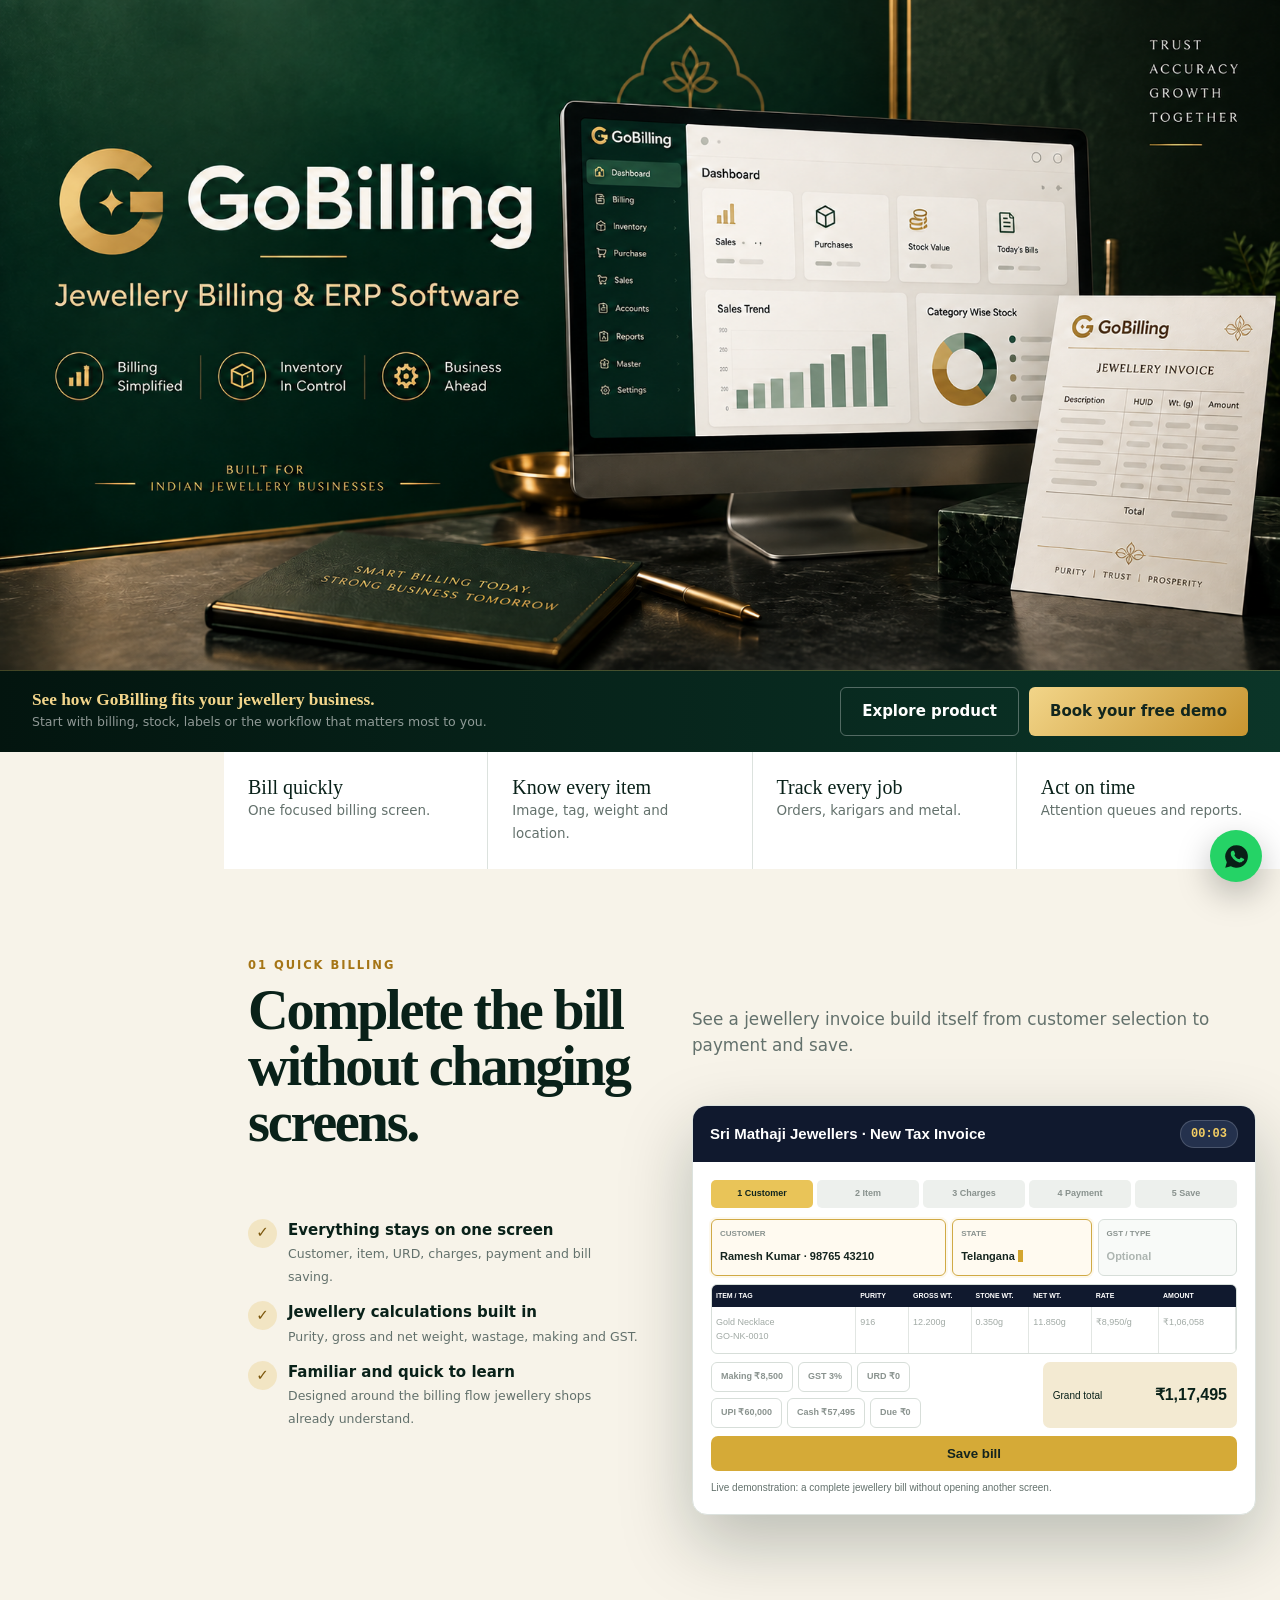
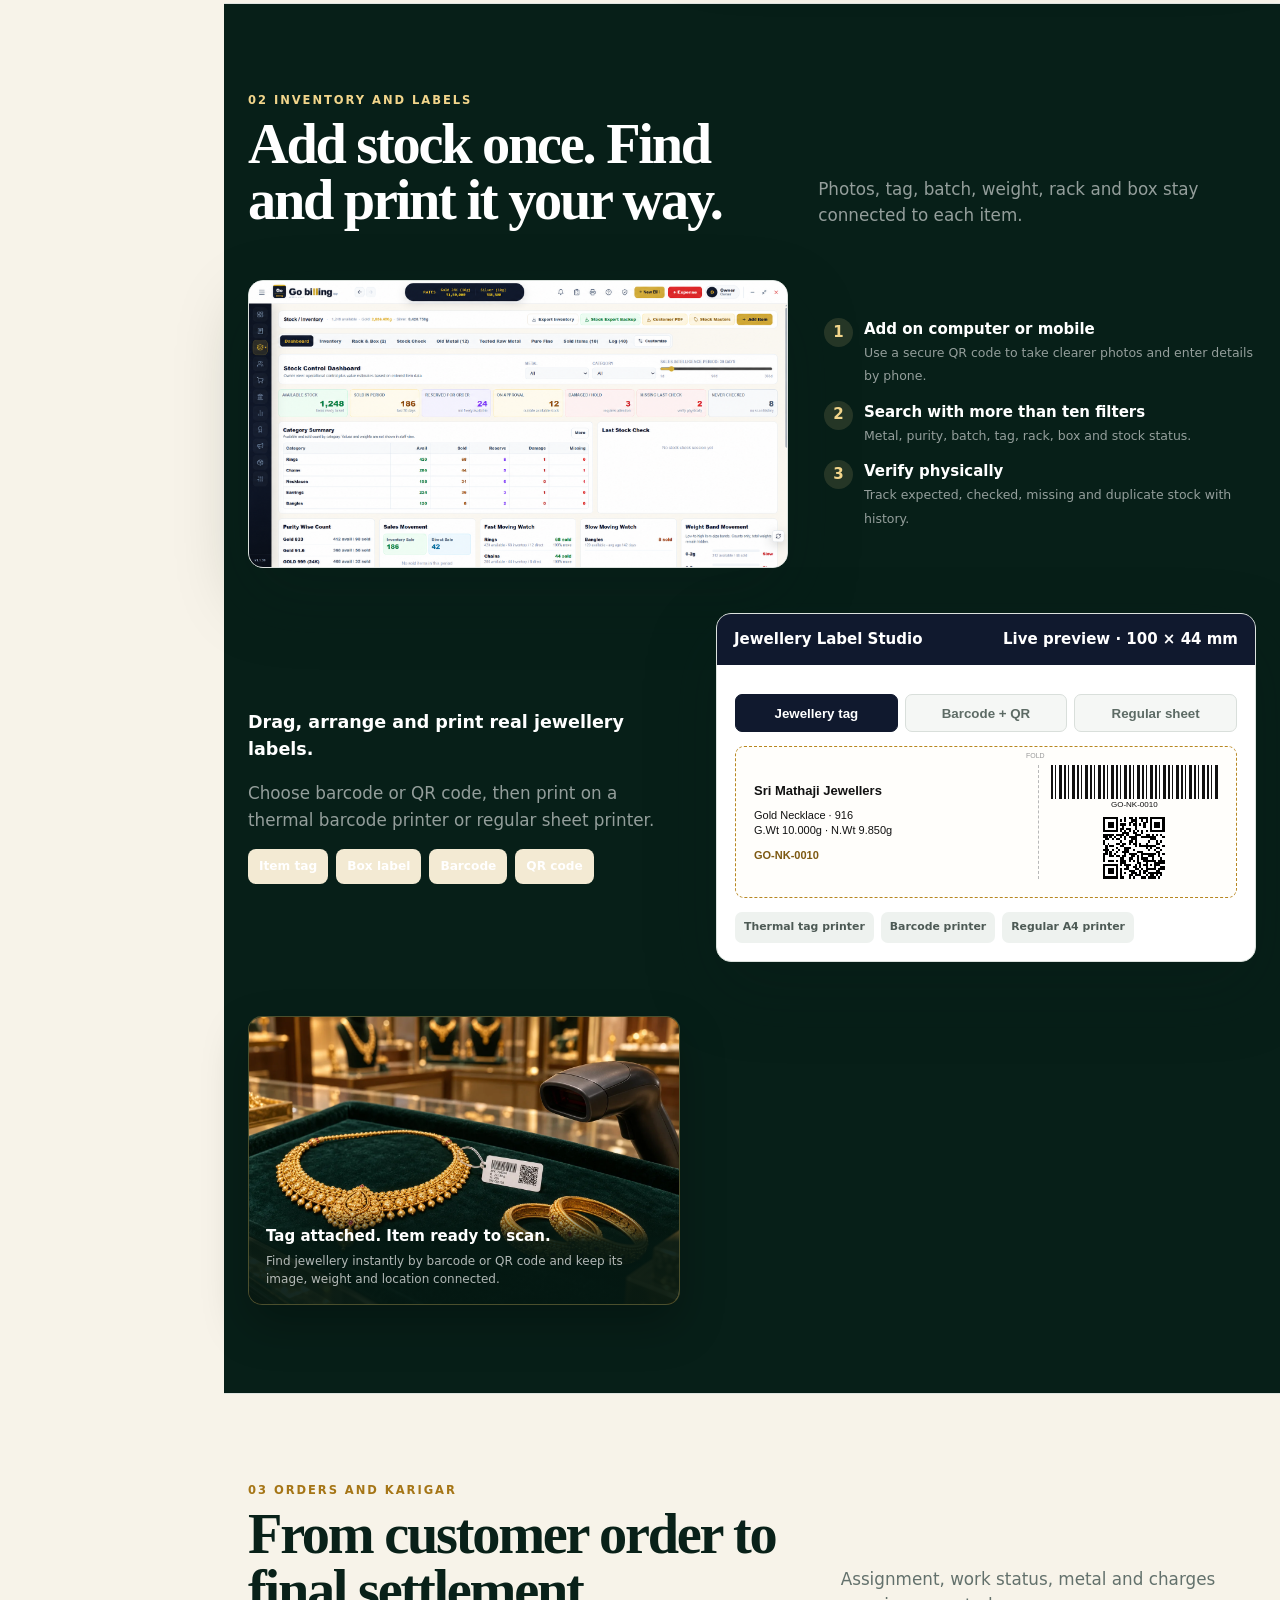
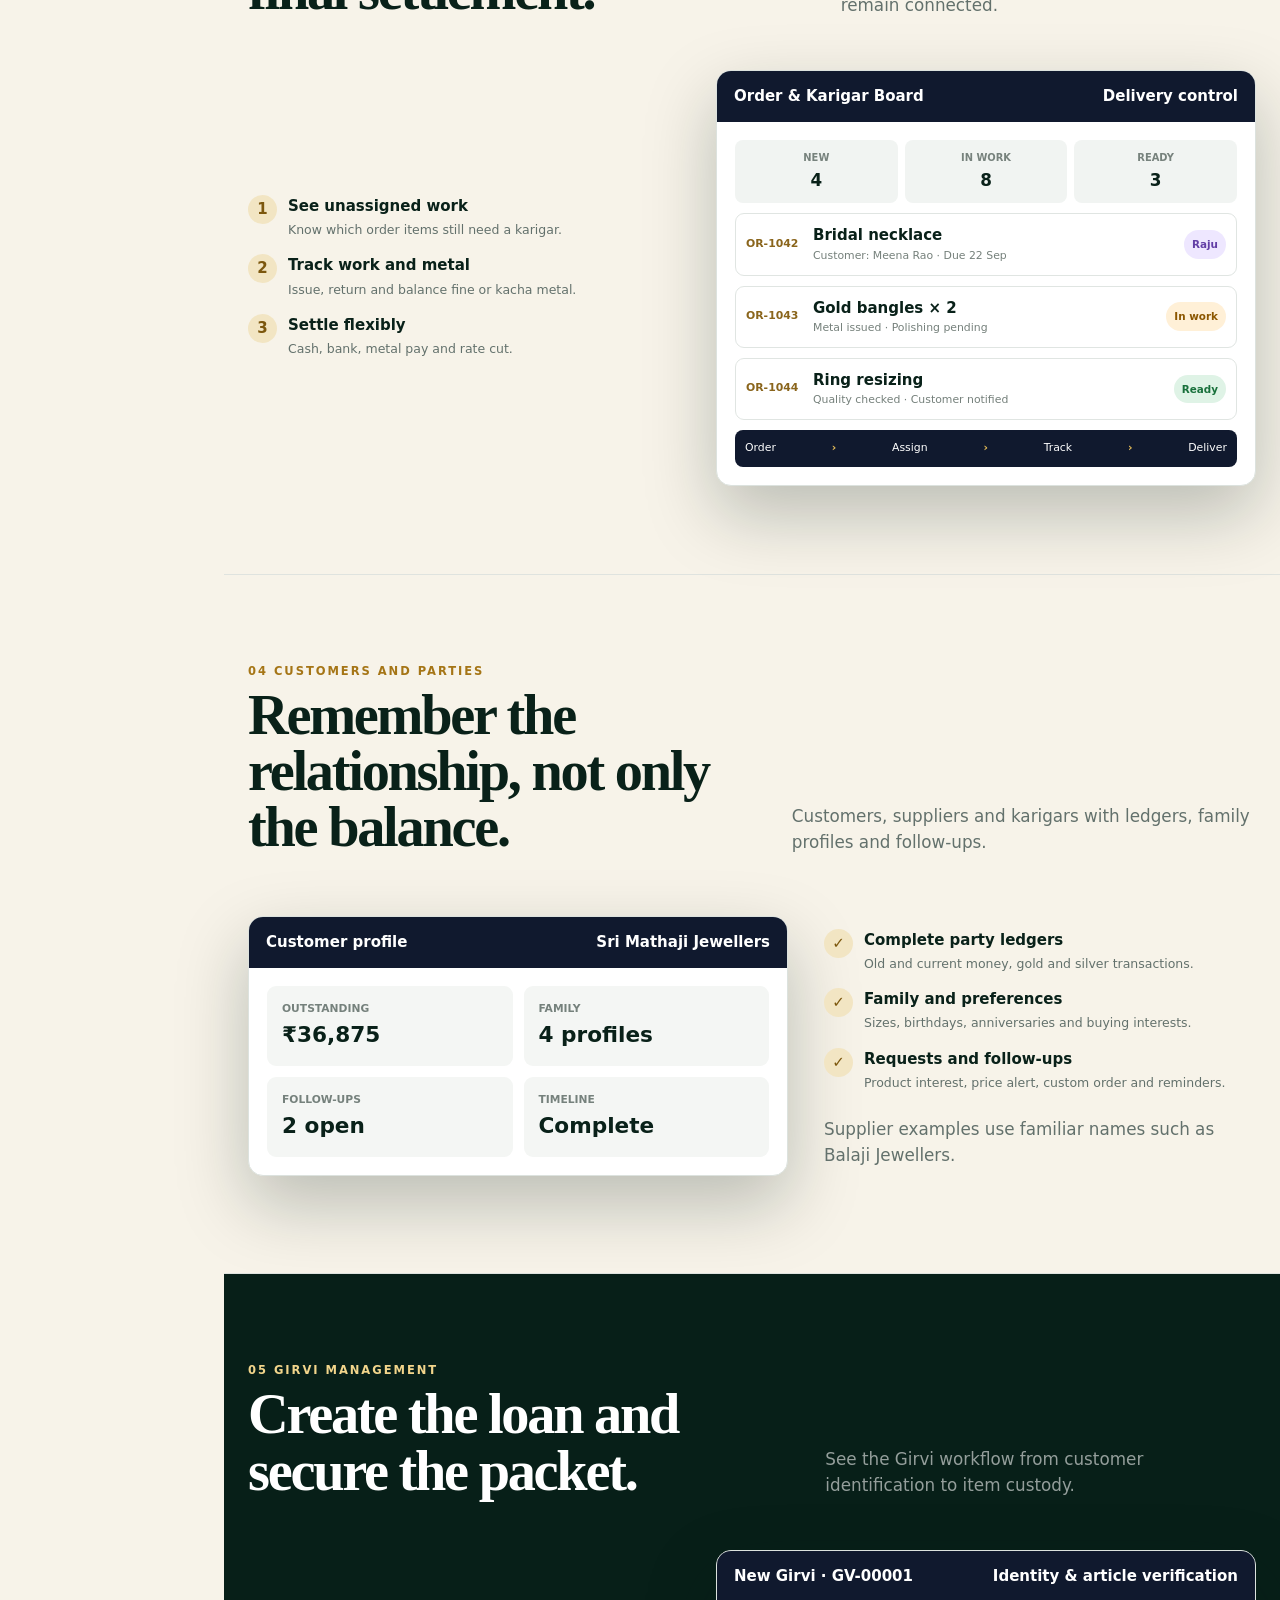
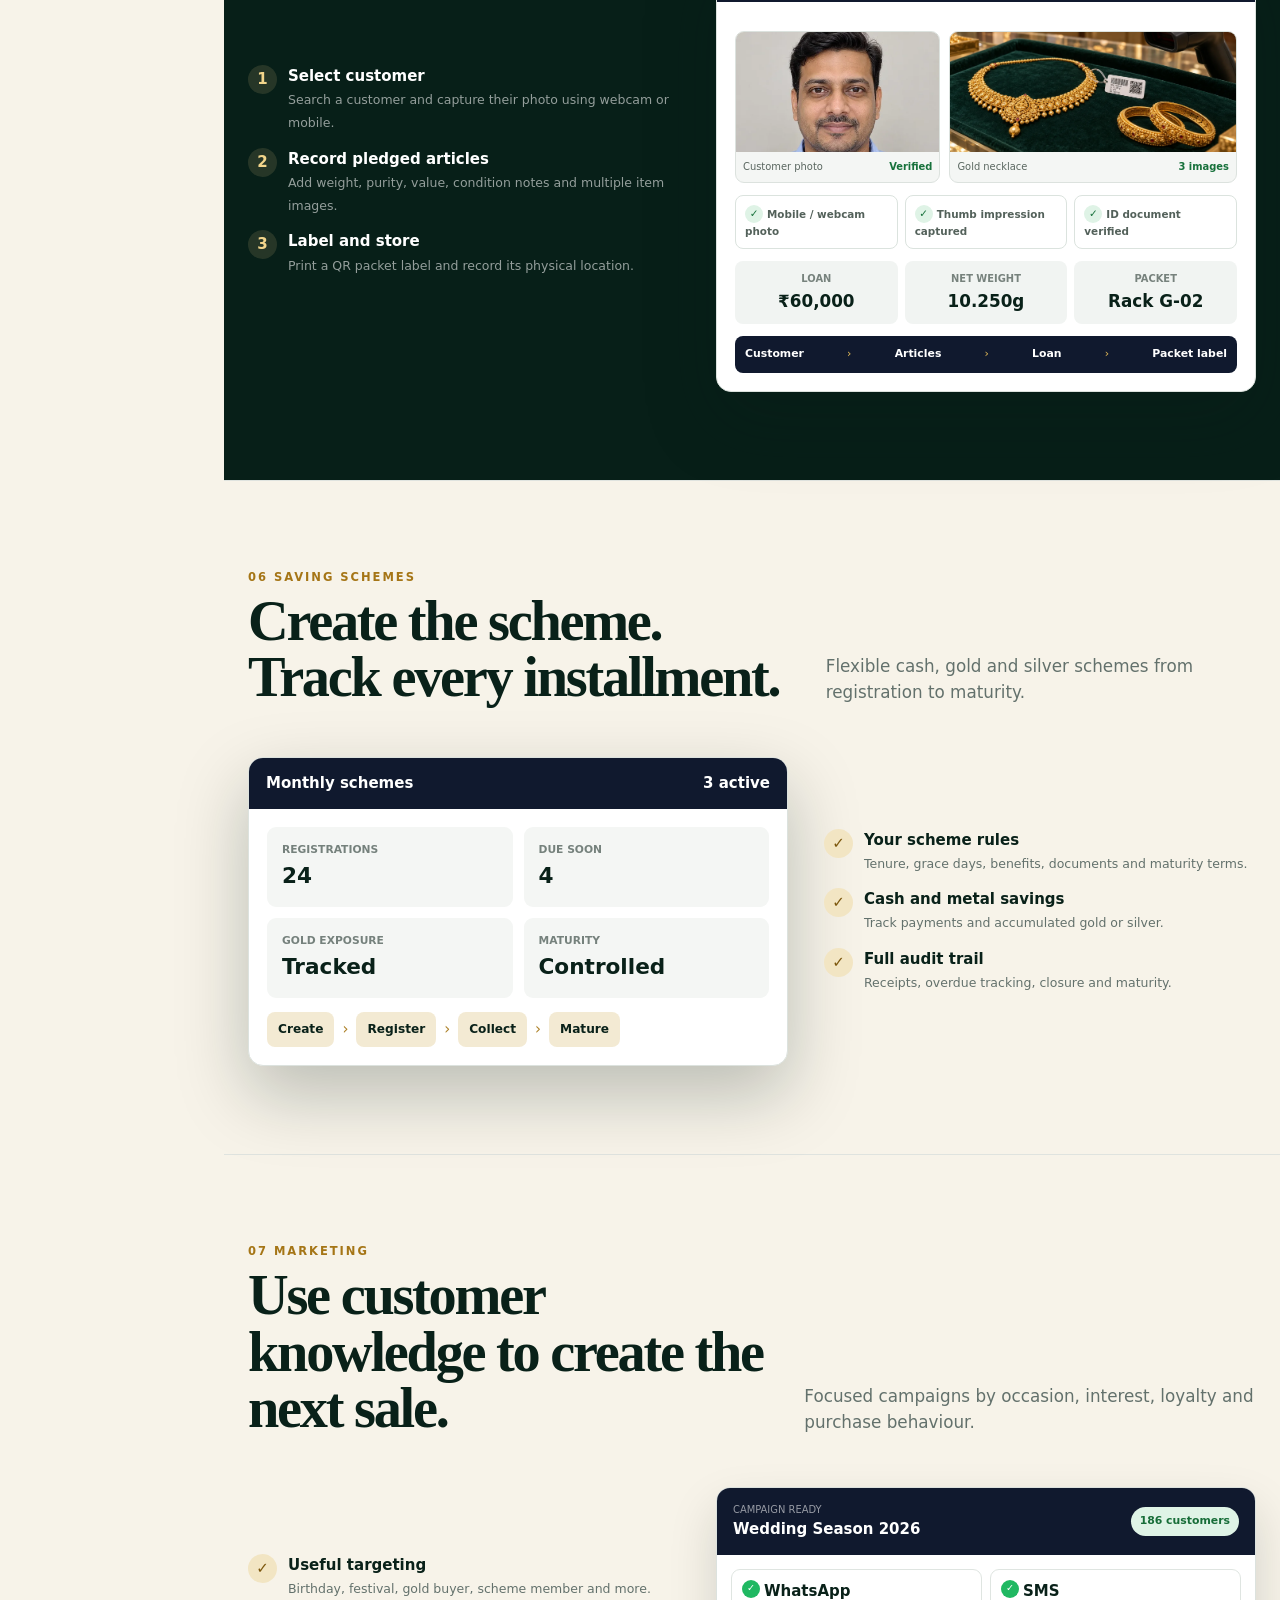
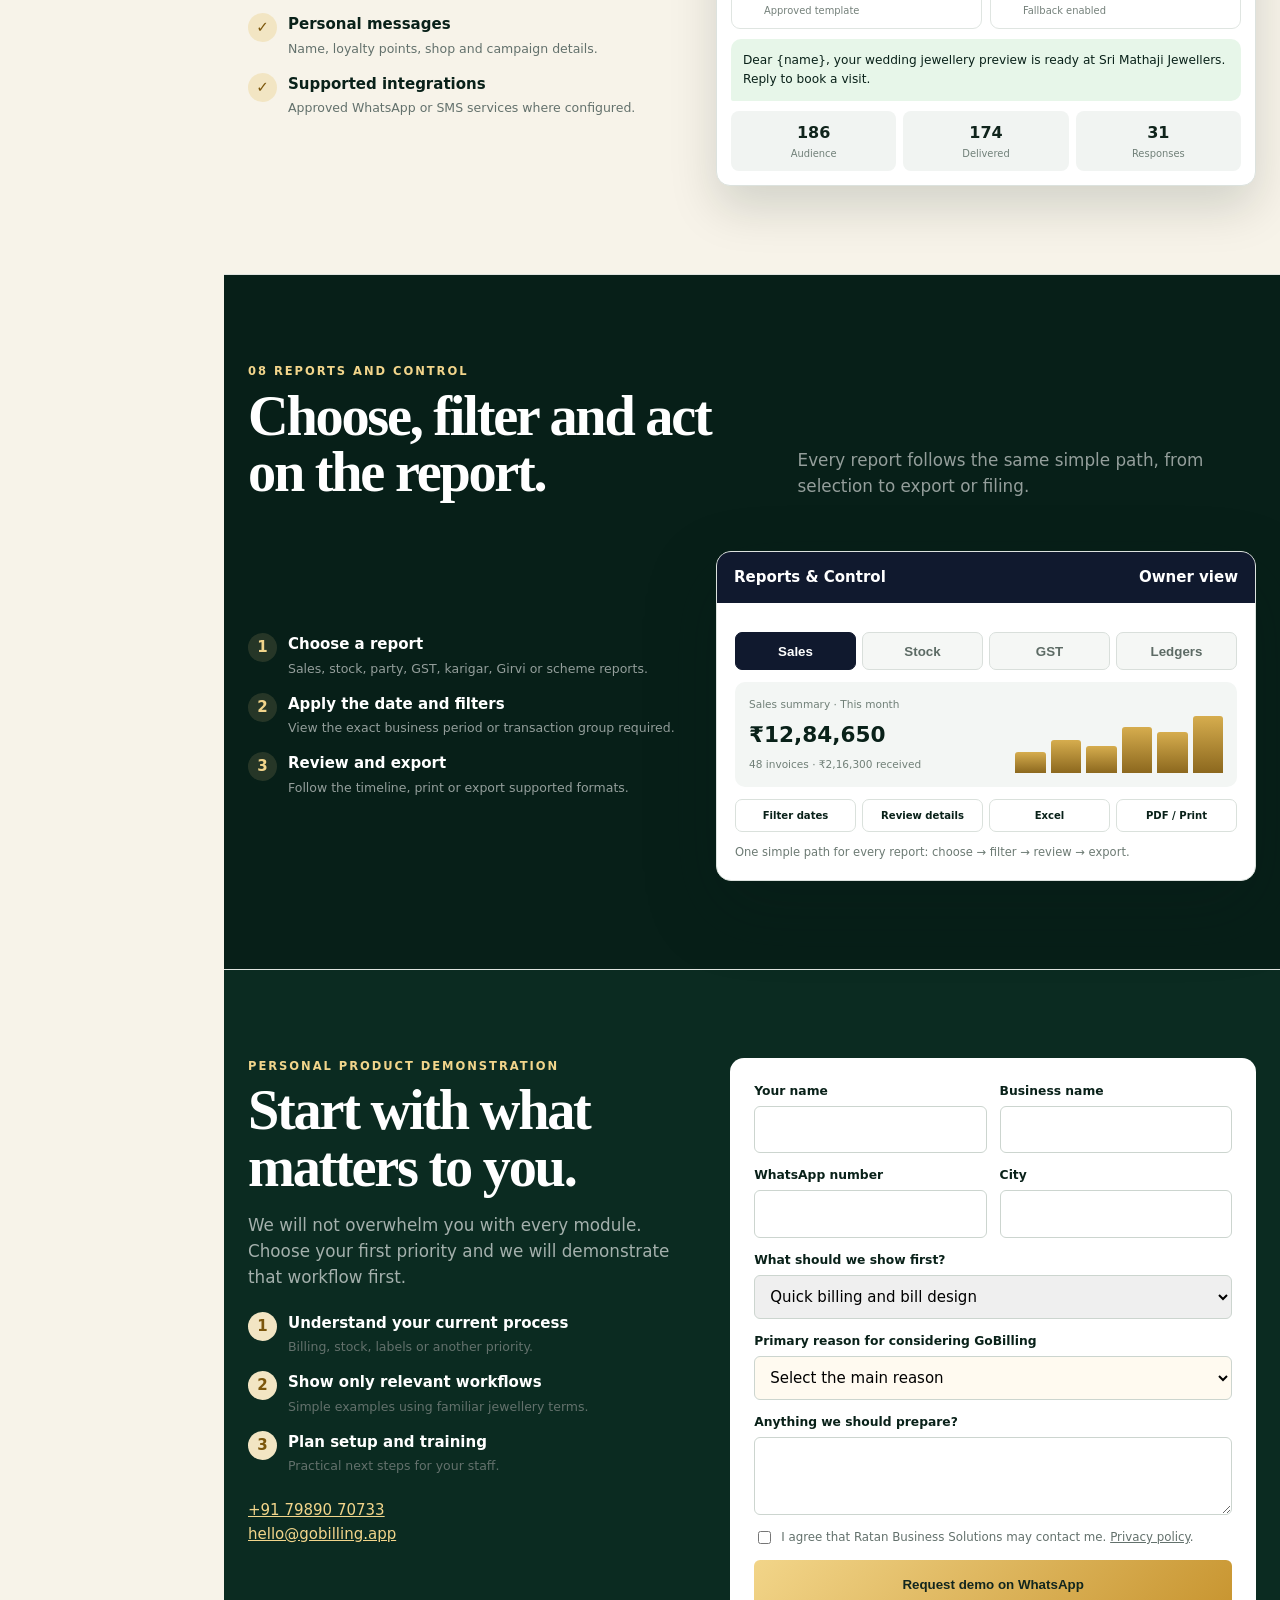
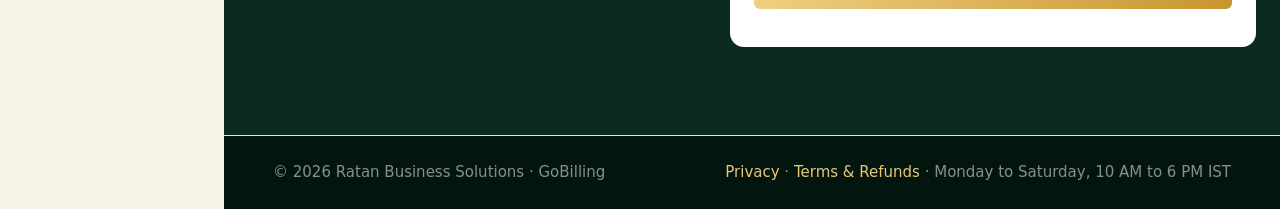
==== commit 328604b8: "Upgrade mobile feature demonstrations" ====
--- a/index.html
+++ b/index.html
@@ -1,4 +1,4 @@
-<!doctype html><html lang="en"><head><meta charset="utf-8"><meta name="viewport" content="width=device-width,initial-scale=1"><meta name="description" content="GoBilling jewellery ERP for billing, inventory, karigar, Girvi, schemes and customer follow-up."><title>GoBilling | Jewellery ERP built for the way jewellers work</title><link rel="canonical" href="https://gobilling.app/"><meta name="theme-color" content="#071f18"><meta property="og:image" content="https://gobilling.app/assets/gobilling-social-preview-v2.png"><link rel="manifest" href="site.webmanifest"><link rel="stylesheet" href="mobile-fixes.css?v=20260916-6"><style>
+<!doctype html><html lang="en"><head><meta charset="utf-8"><meta name="viewport" content="width=device-width,initial-scale=1"><meta name="description" content="GoBilling jewellery ERP for billing, inventory, karigar, Girvi, schemes and customer follow-up."><title>GoBilling | Jewellery ERP built for the way jewellers work</title><link rel="canonical" href="https://gobilling.app/"><meta name="theme-color" content="#071f18"><meta property="og:image" content="https://gobilling.app/assets/gobilling-social-preview-v2.png"><link rel="manifest" href="site.webmanifest"><link rel="stylesheet" href="mobile-fixes.css?v=20260916-7"><script defer src="enhancements.js?v=20260916-1"></script><style>
 :root{--g:#071f18;--g2:#0d3529;--gold:#d9ad52;--gold2:#f2d58b;--cream:#f7f3e9;--ink:#092119;--muted:#63716c;--line:#dce2de;--nav:224px}*{box-sizing:border-box}html{scroll-behavior:smooth;scroll-padding-top:20px}body{margin:0;background:var(--cream);color:var(--ink);font:15px/1.55 Inter,system-ui,"Segoe UI",sans-serif}a{color:inherit}.wrap{width:min(1120px,calc(100% - 48px));margin:auto}.section{padding:88px 0;border-bottom:1px solid #dfe3df}.eyebrow{font-size:.72rem;font-weight:900;letter-spacing:.17em;text-transform:uppercase;color:#a57516}h1,h2{font-family:Georgia,serif;letter-spacing:-.04em;line-height:1}h1{font-size:clamp(3.5rem,6vw,6.6rem);margin:17px 0 24px}h2{font-size:clamp(2.3rem,4.4vw,4.6rem);margin:.4rem 0 1rem}.lead{color:var(--muted);max-width:650px;font-size:1.05rem}.gold{color:var(--gold2)}
 .side{position:fixed;z-index:30;inset:0 auto 0 0;width:var(--nav);background:var(--g);color:white;padding:26px 18px;display:flex;flex-direction:column;opacity:0;pointer-events:none;transform:translateX(-100%);transition:opacity .35s ease,transform .35s ease}.modules-visible .side{opacity:1;pointer-events:auto;transform:none}.brand{display:flex;align-items:center;gap:8px;text-decoration:none;font-size:1.32rem;font-weight:900}.brand img{width:34px;height:34px;object-fit:contain}.side>small{margin:8px 0 20px 42px;color:#ffffff66;font-size:.66rem;letter-spacing:.12em}.nav{display:grid;gap:2px;overflow:auto}.nav a{padding:8px 9px;border-radius:6px;text-decoration:none;color:#ffffffad;font-size:.81rem}.nav a:hover{background:#ffffff12;color:var(--gold2)}.nav i{display:inline-block;width:24px;color:var(--gold);font-style:normal}.side-actions{margin-top:auto;display:grid;gap:8px}.side-actions a{text-decoration:none;text-align:center;padding:10px;border-radius:6px;font-weight:800;font-size:.8rem}.demo-link{background:linear-gradient(135deg,#f1d17c,#c79431);color:#10241c}.contact-link{border:1px solid #ffffff33}.side-contact{text-align:center;color:#ffffff7d;font-size:.69rem;margin-top:7px}main,footer{margin-left:var(--nav)}.mobile{display:none}
 .hero{position:relative;margin-left:calc(var(--nav)*-1);width:calc(100% + var(--nav));background:#041610;color:#fff;overflow:hidden}.concept-image{display:block;width:100%;height:auto}.concept-bar{min-height:82px;padding:15px max(32px,calc((100% - 1450px)/2));display:flex;align-items:center;justify-content:space-between;gap:24px;background:linear-gradient(90deg,#03150f,#0b3528);border-top:1px solid #d7b55a4d}.concept-note b{display:block;font:700 1.08rem Georgia,serif;color:#f2d58b}.concept-note small{color:#ffffff8e}.concept-buttons{display:flex;gap:10px;flex-wrap:wrap}.concept-mobile-points{display:none}.actions{display:flex;gap:11px;flex-wrap:wrap;margin:24px 0 0}.btn{display:inline-flex;justify-content:center;align-items:center;min-height:49px;padding:0 21px;border-radius:6px;text-decoration:none;font-weight:850;border:0;cursor:pointer}.primary{background:linear-gradient(135deg,#f2d589,#c89530);color:#12261e}.ghost{border:1px solid #ffffff4d}.proof{display:flex;gap:18px;flex-wrap:wrap;color:#ffffff91;font-size:.8rem}.proof span:before{content:"✓";color:var(--gold2);margin-right:6px}.screen{background:#fff;color:var(--ink);border:1px solid var(--line);border-radius:15px;box-shadow:0 28px 70px #061c1640;overflow:hidden}.screen-top{padding:14px 17px;background:#10192e;color:#fff;display:flex;justify-content:space-between;font-weight:850}.screen-body{padding:18px}.dash,.stats{display:grid;grid-template-columns:repeat(2,1fr);gap:11px}.metric,.stat{padding:15px;background:#f4f6f4;border-radius:9px}.metric small,.stat small{display:block;color:#75817c;font-size:.67rem;text-transform:uppercase;font-weight:800}.metric strong,.stat strong{font-size:1.35rem}.wide{grid-column:1/-1}.bar{height:7px;border-radius:10px;background:linear-gradient(90deg,var(--gold) 68%,#e6ebe7 68%);margin-top:12px}.app-foot{background:#0c2c22;color:white;padding:13px 17px;display:flex;justify-content:space-between;font-size:.75rem}
--- a/mobile-fixes.css
+++ b/mobile-fixes.css
@@ -483,6 +483,667 @@
   }
 }
 
+/* Refined feature demonstrations shared by desktop and mobile. */
+.mobile-values {
+  display: none;
+}
+
+.label-studio {
+  display: grid;
+  gap: 14px;
+}
+
+.label-studio-tools {
+  display: grid;
+  grid-template-columns: repeat(3, minmax(0, 1fr));
+  gap: 7px;
+}
+
+.label-studio-tools button,
+.report-picker button {
+  min-height: 38px;
+  border: 1px solid #d9dfdb;
+  border-radius: 7px;
+  background: #f5f7f5;
+  color: #5d6b65;
+  font-weight: 850;
+}
+
+.label-studio-tools button.active,
+.report-picker button.active {
+  border-color: #10192e;
+  background: #10192e;
+  color: #fff;
+}
+
+.standard-tag-preview {
+  position: relative;
+  display: grid;
+  grid-template-columns: 1.35fr .9fr;
+  gap: 13px;
+  min-height: 150px;
+  padding: 18px;
+  overflow: hidden;
+  border: 1px dashed #b88721;
+  border-radius: 9px;
+  background: #fffefb;
+  color: #111;
+  font: 11px/1.4 Arial, sans-serif;
+}
+
+.tag-copy,
+.tag-codes {
+  display: flex;
+  flex-direction: column;
+  justify-content: center;
+}
+
+.tag-copy strong {
+  margin-bottom: 8px;
+  font-size: 13px;
+}
+
+.tag-copy b {
+  margin-top: 9px;
+  color: #7e5a13;
+}
+
+.tag-codes {
+  align-items: center;
+  border-left: 1px dashed #b8b8b8;
+  padding-left: 12px;
+}
+
+.tag-codes img {
+  width: 62px;
+  height: 62px;
+  margin-top: 7px;
+  image-rendering: pixelated;
+}
+
+.tag-codes small {
+  font-size: 8px;
+}
+
+.real-barcode {
+  width: 100%;
+  height: 34px;
+  background: repeating-linear-gradient(90deg,#111 0 2px,#fff 2px 4px,#111 4px 5px,#fff 5px 8px,#111 8px 11px,#fff 11px 13px);
+}
+
+.tag-fold {
+  position: absolute;
+  top: 4px;
+  left: 58%;
+  color: #999;
+  font-size: 7px;
+}
+
+.print-support {
+  display: flex;
+  flex-wrap: wrap;
+  gap: 7px;
+}
+
+.print-support span {
+  padding: 7px 9px;
+  border-radius: 7px;
+  background: #eef2ef;
+  color: #4d5a55;
+  font-size: .68rem;
+  font-weight: 800;
+}
+
+.inventory-photo-demo {
+  position: relative;
+  margin: 18px 0 0;
+  overflow: hidden;
+  border: 1px solid #d4b45c55;
+  border-radius: 14px;
+  background: #061d17;
+  box-shadow: 0 20px 45px #0004;
+}
+
+.inventory-photo-demo img {
+  display: block;
+  width: 100%;
+  aspect-ratio: 3 / 2;
+  object-fit: cover;
+}
+
+.inventory-photo-demo figcaption {
+  position: absolute;
+  right: 0;
+  bottom: 0;
+  left: 0;
+  padding: 15px 17px;
+  background: linear-gradient(transparent, #041812ed 34%);
+  color: #fff;
+}
+
+.inventory-photo-demo figcaption b,
+.inventory-photo-demo figcaption span {
+  display: block;
+}
+
+.inventory-photo-demo figcaption span {
+  margin-top: 3px;
+  color: #ffffffb0;
+  font-size: .75rem;
+}
+
+.order-board {
+  display: grid;
+  gap: 10px;
+}
+
+.order-summary,
+.loan-strip,
+.campaign-stats {
+  display: grid;
+  grid-template-columns: repeat(3, minmax(0, 1fr));
+  gap: 7px;
+}
+
+.order-summary span,
+.loan-strip span,
+.campaign-stats span {
+  padding: 10px;
+  border-radius: 8px;
+  background: #f1f4f2;
+  text-align: center;
+}
+
+.order-summary small,
+.order-summary b,
+.loan-strip small,
+.loan-strip b,
+.campaign-stats b {
+  display: block;
+}
+
+.order-summary small,
+.loan-strip small {
+  color: #77827d;
+  font-size: .62rem;
+  font-weight: 800;
+  text-transform: uppercase;
+}
+
+.order-summary b,
+.loan-strip b {
+  margin-top: 2px;
+  font-size: 1.05rem;
+}
+
+.order-line {
+  display: grid;
+  grid-template-columns: 58px minmax(0, 1fr) auto;
+  gap: 9px;
+  align-items: center;
+  padding: 10px;
+  border: 1px solid #e0e5e2;
+  border-radius: 9px;
+}
+
+.order-line i {
+  color: #8a651c;
+  font-style: normal;
+  font-size: .68rem;
+  font-weight: 900;
+}
+
+.order-line small {
+  display: block;
+  color: #75807b;
+  font-size: .68rem;
+}
+
+.order-line > span {
+  padding: 6px 8px;
+  border-radius: 20px;
+  font-size: .65rem;
+  font-weight: 850;
+}
+
+.assigned { background:#eee7ff; color:#623ea6; }
+.working { background:#fff0d7; color:#8c5700; }
+.ready { background:#dff3e6; color:#18703b; }
+
+.order-flow,
+.girvi-flow {
+  display: flex;
+  justify-content: space-between;
+  align-items: center;
+  gap: 5px;
+  padding: 10px;
+  border-radius: 8px;
+  background: #10192e;
+  color: #fff;
+  font-size: .68rem;
+}
+
+.order-flow b,
+.girvi-flow i {
+  color: #e6bd58;
+  font-style: normal;
+}
+
+.girvi-proof {
+  display: grid;
+  gap: 12px;
+}
+
+.girvi-photo-grid {
+  display: grid;
+  grid-template-columns: 1fr 1.4fr;
+  gap: 9px;
+}
+
+.girvi-photo-grid figure {
+  margin: 0;
+  overflow: hidden;
+  border: 1px solid #dce2de;
+  border-radius: 9px;
+  background: #f4f6f4;
+}
+
+.girvi-photo-grid img {
+  display: block;
+  width: 100%;
+  height: 120px;
+  object-fit: cover;
+}
+
+.girvi-photo-grid figure:first-child img {
+  object-position: center 28%;
+}
+
+.girvi-photo-grid figure:last-child img {
+  object-position: 28% 70%;
+}
+
+.girvi-photo-grid figcaption {
+  display: flex;
+  justify-content: space-between;
+  gap: 4px;
+  padding: 7px;
+  color: #59665f;
+  font-size: .62rem;
+}
+
+.girvi-photo-grid figcaption b {
+  color: #17713b;
+}
+
+.verification-row {
+  display: grid;
+  grid-template-columns: repeat(3, minmax(0, 1fr));
+  gap: 7px;
+}
+
+.verification-row span {
+  padding: 9px;
+  border: 1px solid #dbe3de;
+  border-radius: 8px;
+  color: #53615a;
+  font-size: .65rem;
+  font-weight: 750;
+}
+
+.verification-row i {
+  display: inline-grid;
+  width: 18px;
+  height: 18px;
+  margin-right: 4px;
+  place-items: center;
+  border-radius: 50%;
+  background: #dff3e6;
+  color: #17713b;
+  font-style: normal;
+}
+
+.campaign-demo {
+  overflow: hidden;
+  border: 1px solid var(--line);
+  border-radius: 14px;
+  background: #fff;
+  color: var(--ink);
+  box-shadow: 0 22px 48px #061c1626;
+}
+
+.campaign-head {
+  display: flex;
+  justify-content: space-between;
+  align-items: center;
+  gap: 10px;
+  padding: 14px 16px;
+  background: #10192e;
+  color: #fff;
+}
+
+.campaign-head small,
+.campaign-head b {
+  display: block;
+}
+
+.campaign-head small {
+  color: #ffffff8f;
+  font-size: .62rem;
+  text-transform: uppercase;
+}
+
+.campaign-head > span {
+  padding: 6px 9px;
+  border-radius: 20px;
+  background: #dff3e6;
+  color: #176d38;
+  font-size: .68rem;
+  font-weight: 850;
+}
+
+.campaign-channels {
+  display: grid;
+  grid-template-columns: 1fr 1fr;
+  gap: 8px;
+  padding: 14px 14px 0;
+}
+
+.campaign-channels > span {
+  display: grid;
+  grid-template-columns: 22px 1fr;
+  padding: 10px;
+  border: 1px solid #dfe5e1;
+  border-radius: 9px;
+}
+
+.campaign-channels i {
+  grid-row: 1 / 3;
+  display: grid;
+  width: 18px;
+  height: 18px;
+  place-items: center;
+  border-radius: 50%;
+  background: #20b862;
+  color: #fff;
+  font-style: normal;
+  font-size: .6rem;
+}
+
+.campaign-channels small {
+  color: #74807a;
+  font-size: .62rem;
+}
+
+.campaign-message {
+  margin: 10px 14px;
+  padding: 12px;
+  border-radius: 10px 10px 10px 2px;
+  background: #e7f6e9;
+  font-size: .76rem;
+}
+
+.campaign-stats {
+  padding: 0 14px 14px;
+}
+
+.campaign-stats span {
+  color: #718079;
+  font-size: .62rem;
+}
+
+.campaign-stats b {
+  color: #10241c;
+  font-size: 1rem;
+}
+
+.report-compact {
+  display: grid;
+  gap: 12px;
+}
+
+.report-picker {
+  display: grid;
+  grid-template-columns: repeat(4, minmax(0, 1fr));
+  gap: 6px;
+}
+
+.report-result {
+  display: grid;
+  grid-template-columns: 1.1fr .9fr;
+  gap: 12px;
+  align-items: end;
+  padding: 14px;
+  border-radius: 10px;
+  background: #f3f6f4;
+}
+
+.report-result small,
+.report-result b,
+.report-result span {
+  display: block;
+}
+
+.report-result small,
+.report-result span {
+  color: #718078;
+  font-size: .66rem;
+}
+
+.report-result b {
+  margin: 5px 0;
+  font-size: 1.35rem;
+}
+
+.mini-bars {
+  display: flex;
+  height: 60px;
+  align-items: end;
+  gap: 5px;
+}
+
+.mini-bars i {
+  flex: 1;
+  height: 35%;
+  border-radius: 3px 3px 0 0;
+  background: linear-gradient(#d6ad4e,#8c681e);
+}
+
+.mini-bars i:nth-child(2) { height: 55%; }
+.mini-bars i:nth-child(3) { height: 44%; }
+.mini-bars i:nth-child(4) { height: 76%; }
+.mini-bars i:nth-child(5) { height: 68%; }
+.mini-bars i:nth-child(6) { height: 94%; }
+
+.report-actions {
+  display: grid;
+  grid-template-columns: repeat(4, minmax(0, 1fr));
+  gap: 6px;
+}
+
+.report-actions span {
+  padding: 8px 5px;
+  border: 1px solid #dae1dc;
+  border-radius: 7px;
+  text-align: center;
+  font-size: .63rem;
+  font-weight: 800;
+}
+
+.report-compact p {
+  margin: 0;
+  color: #6d7b74;
+  font-size: .72rem;
+}
+
+.primary-reason select {
+  border-color: #d2ad52;
+  background: #fffaf0;
+}
+
+@media (max-width: 650px) {
+  .mobile-values {
+    position: absolute;
+    top: 245px;
+    right: 24px;
+    display: grid;
+    justify-items: start;
+    gap: 3px;
+    color: #f2dfae;
+    font: 500 .5rem/1.25 Georgia, serif;
+    letter-spacing: .23em;
+    text-transform: uppercase;
+  }
+
+  .mobile-values::after {
+    content: '';
+    width: 34px;
+    height: 1px;
+    margin-top: 4px;
+    background: #d9ad52;
+  }
+
+  .concept-buttons {
+    grid-template-columns: minmax(0, 1fr) minmax(0, 1.12fr) !important;
+  }
+
+  .concept-buttons .btn {
+    min-width: 0;
+    min-height: 52px;
+    padding: 0 8px;
+    white-space: nowrap;
+  }
+
+  .outcomes {
+    display: grid !important;
+    grid-template-columns: 1fr 1fr !important;
+    gap: 8px;
+    overflow: visible;
+    padding: 12px;
+    scroll-snap-type: none;
+  }
+
+  .outcome {
+    min-width: 0;
+    padding: 14px;
+  }
+
+  .outcome::before {
+    display: block;
+    margin-bottom: 7px;
+    color: #ad7c1b;
+    font-size: .6rem;
+    font-weight: 900;
+    letter-spacing: .14em;
+  }
+
+  .outcome:nth-child(1)::before { content: '01 BILLING'; }
+  .outcome:nth-child(2)::before { content: '02 STOCK'; }
+  .outcome:nth-child(3)::before { content: '03 ORDERS'; }
+  .outcome:nth-child(4)::before { content: '04 CONTROL'; }
+
+  .outcome b {
+    font-size: 1rem;
+    line-height: 1.15;
+  }
+
+  .outcome span {
+    display: block;
+    margin-top: 3px;
+    line-height: 1.35;
+  }
+
+  .dock-whatsapp {
+    display: flex !important;
+    flex-direction: column;
+    align-items: center;
+    justify-content: center;
+    gap: 1px;
+    padding: 0 !important;
+    border: 1px solid #39d67b4d !important;
+    background: transparent !important;
+    color: #68e49a !important;
+    font-size: .48rem !important;
+  }
+
+  .dock-whatsapp svg {
+    width: 20px;
+    height: 20px;
+    fill: currentColor;
+  }
+
+  .standard-tag-preview {
+    grid-template-columns: 1.25fr .85fr;
+    min-height: 170px;
+    padding: 14px;
+  }
+
+  .label-studio-tools button {
+    padding: 4px;
+    font-size: .64rem;
+  }
+
+  .tag-codes img {
+    width: 54px;
+    height: 54px;
+  }
+
+  .inventory-photo-demo {
+    margin-top: 14px;
+  }
+
+  .inventory-photo-demo figcaption {
+    padding: 28px 13px 12px;
+  }
+
+  .inventory-photo-demo figcaption span {
+    font-size: .67rem;
+  }
+
+  .order-line {
+    grid-template-columns: 50px minmax(0, 1fr);
+  }
+
+  .order-line > span {
+    grid-column: 2;
+    justify-self: start;
+  }
+
+  .girvi-photo-grid img {
+    height: 108px;
+  }
+
+  .verification-row {
+    grid-template-columns: 1fr;
+  }
+
+  .verification-row span {
+    padding: 7px 9px;
+  }
+
+  .campaign-demo {
+    margin-top: 2px;
+  }
+
+  .report-picker button {
+    min-width: 0;
+    padding: 7px 2px;
+    font-size: .66rem;
+  }
+
+  .report-actions {
+    grid-template-columns: 1fr 1fr;
+  }
+
+  .form {
+    padding: 16px;
+  }
+
+  .form textarea {
+    min-height: 76px;
+  }
+}
+
 @media (max-width: 370px) {
   .hero-artwork {
     min-height: 640px;
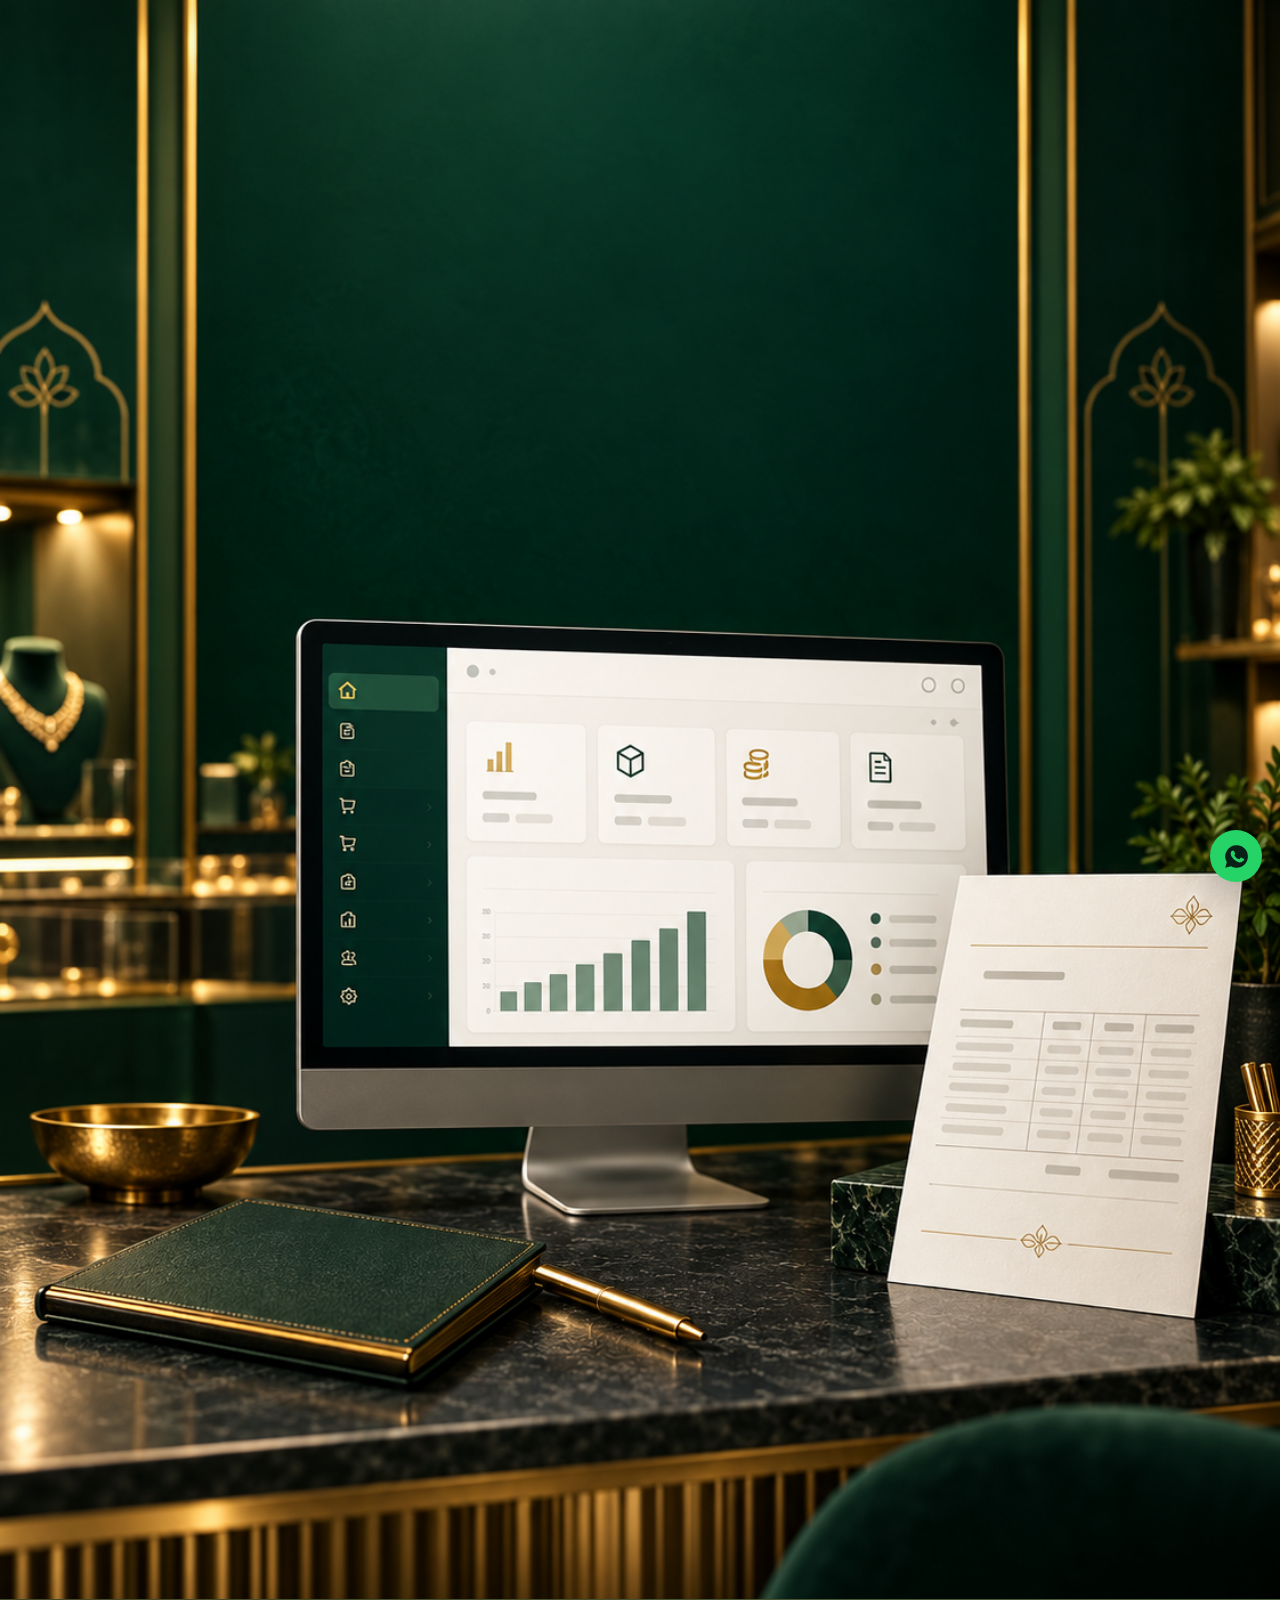
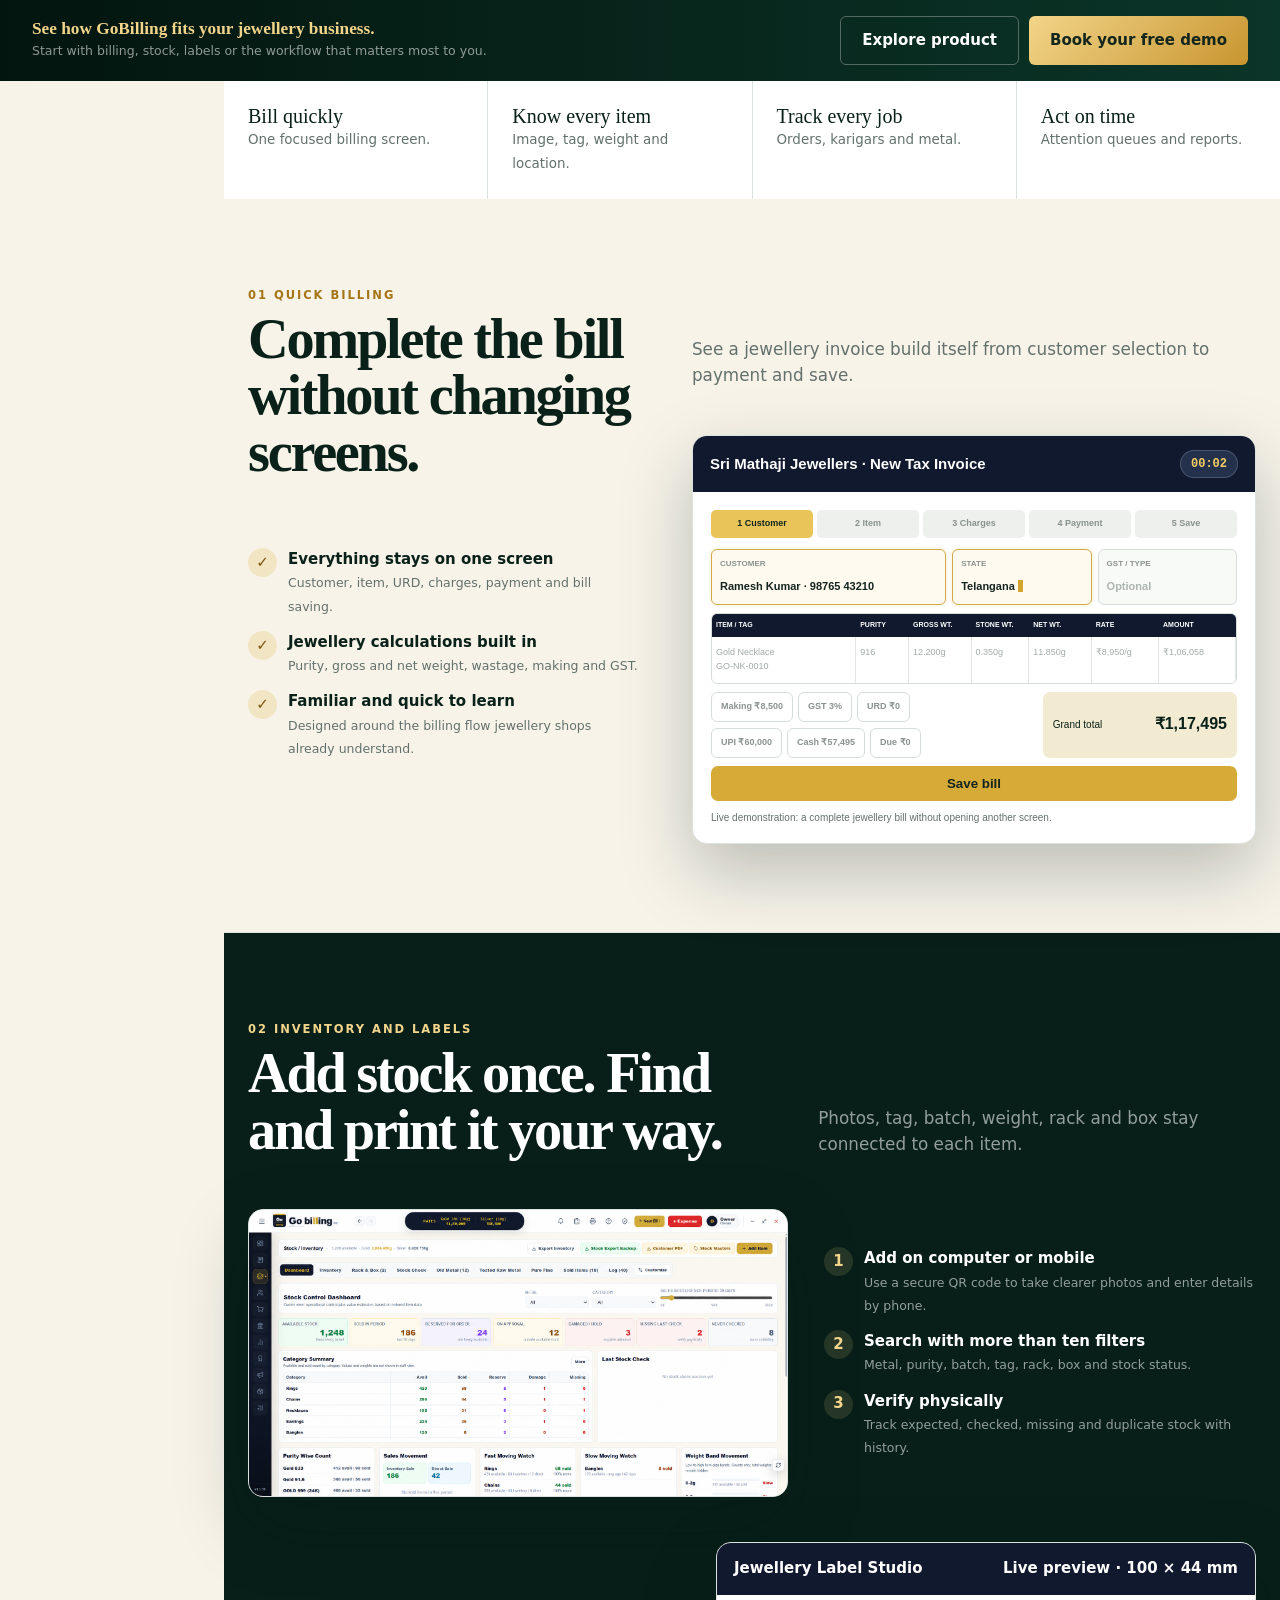
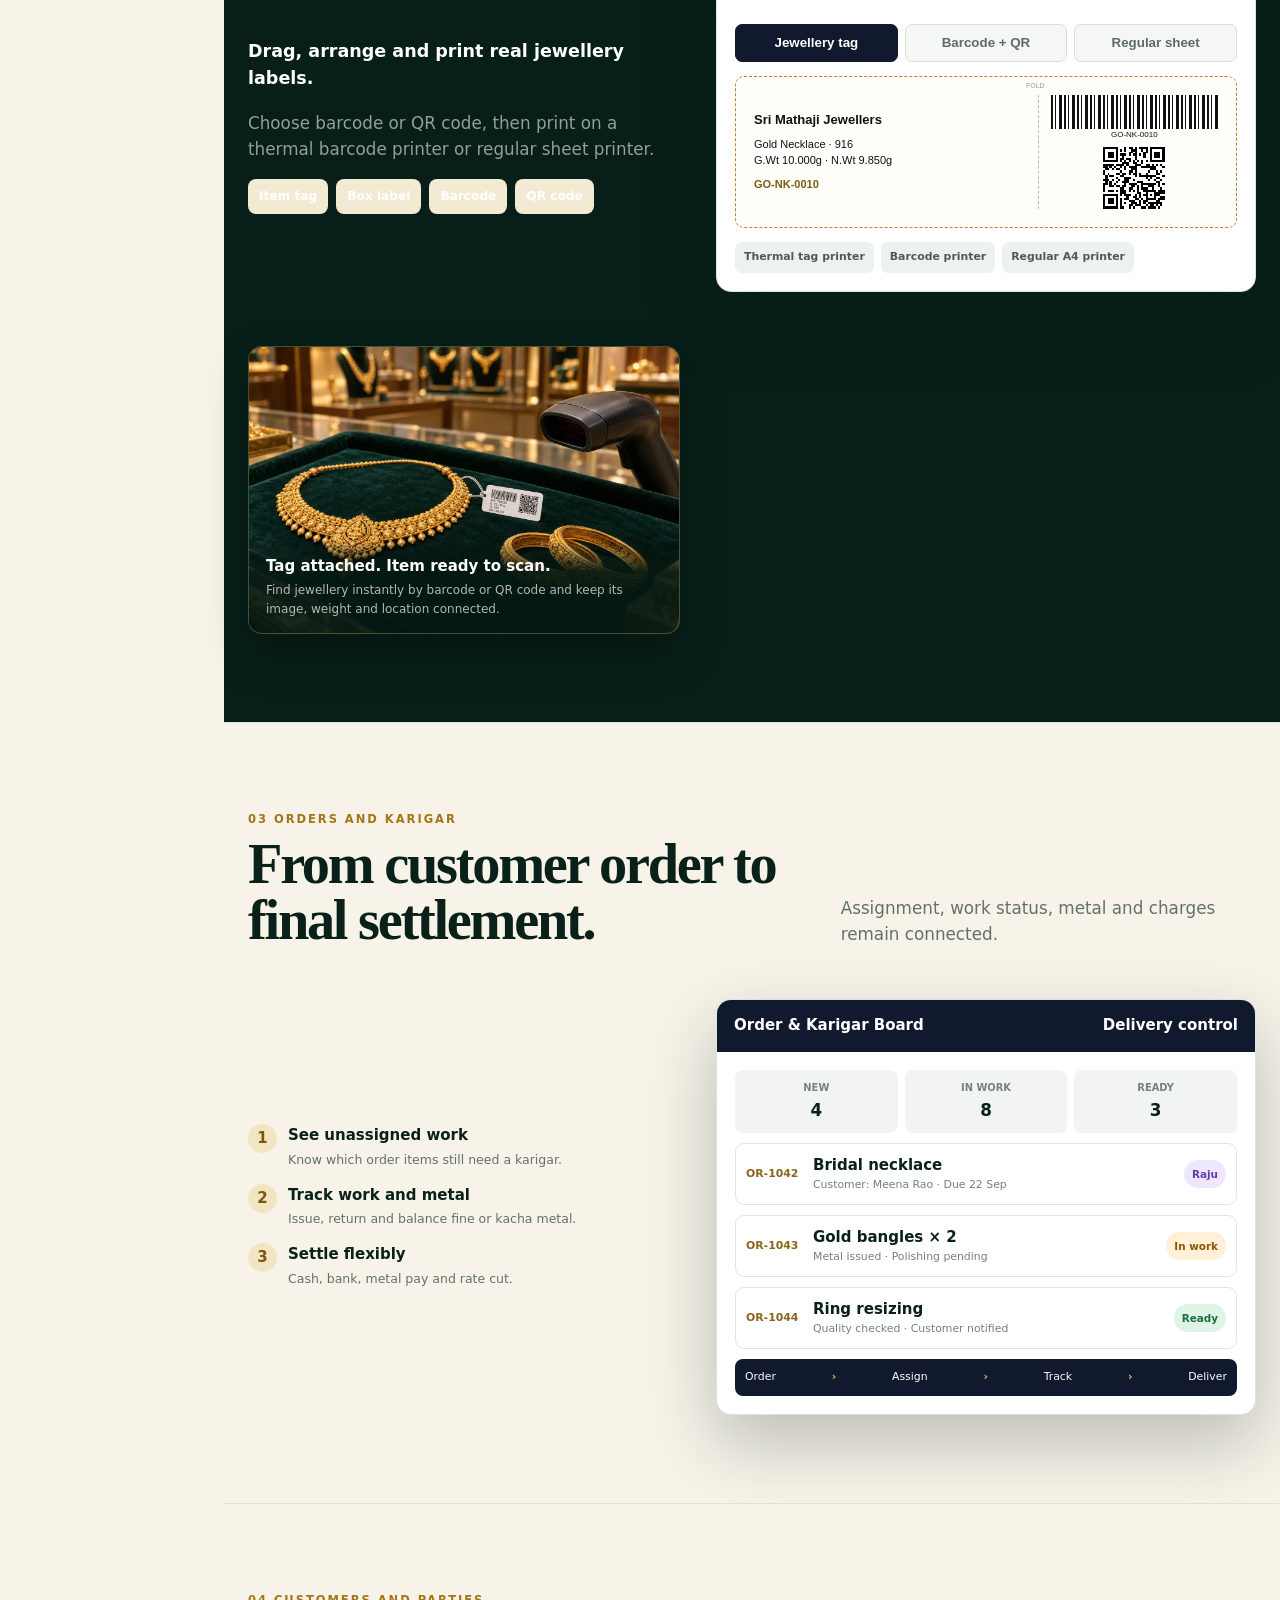
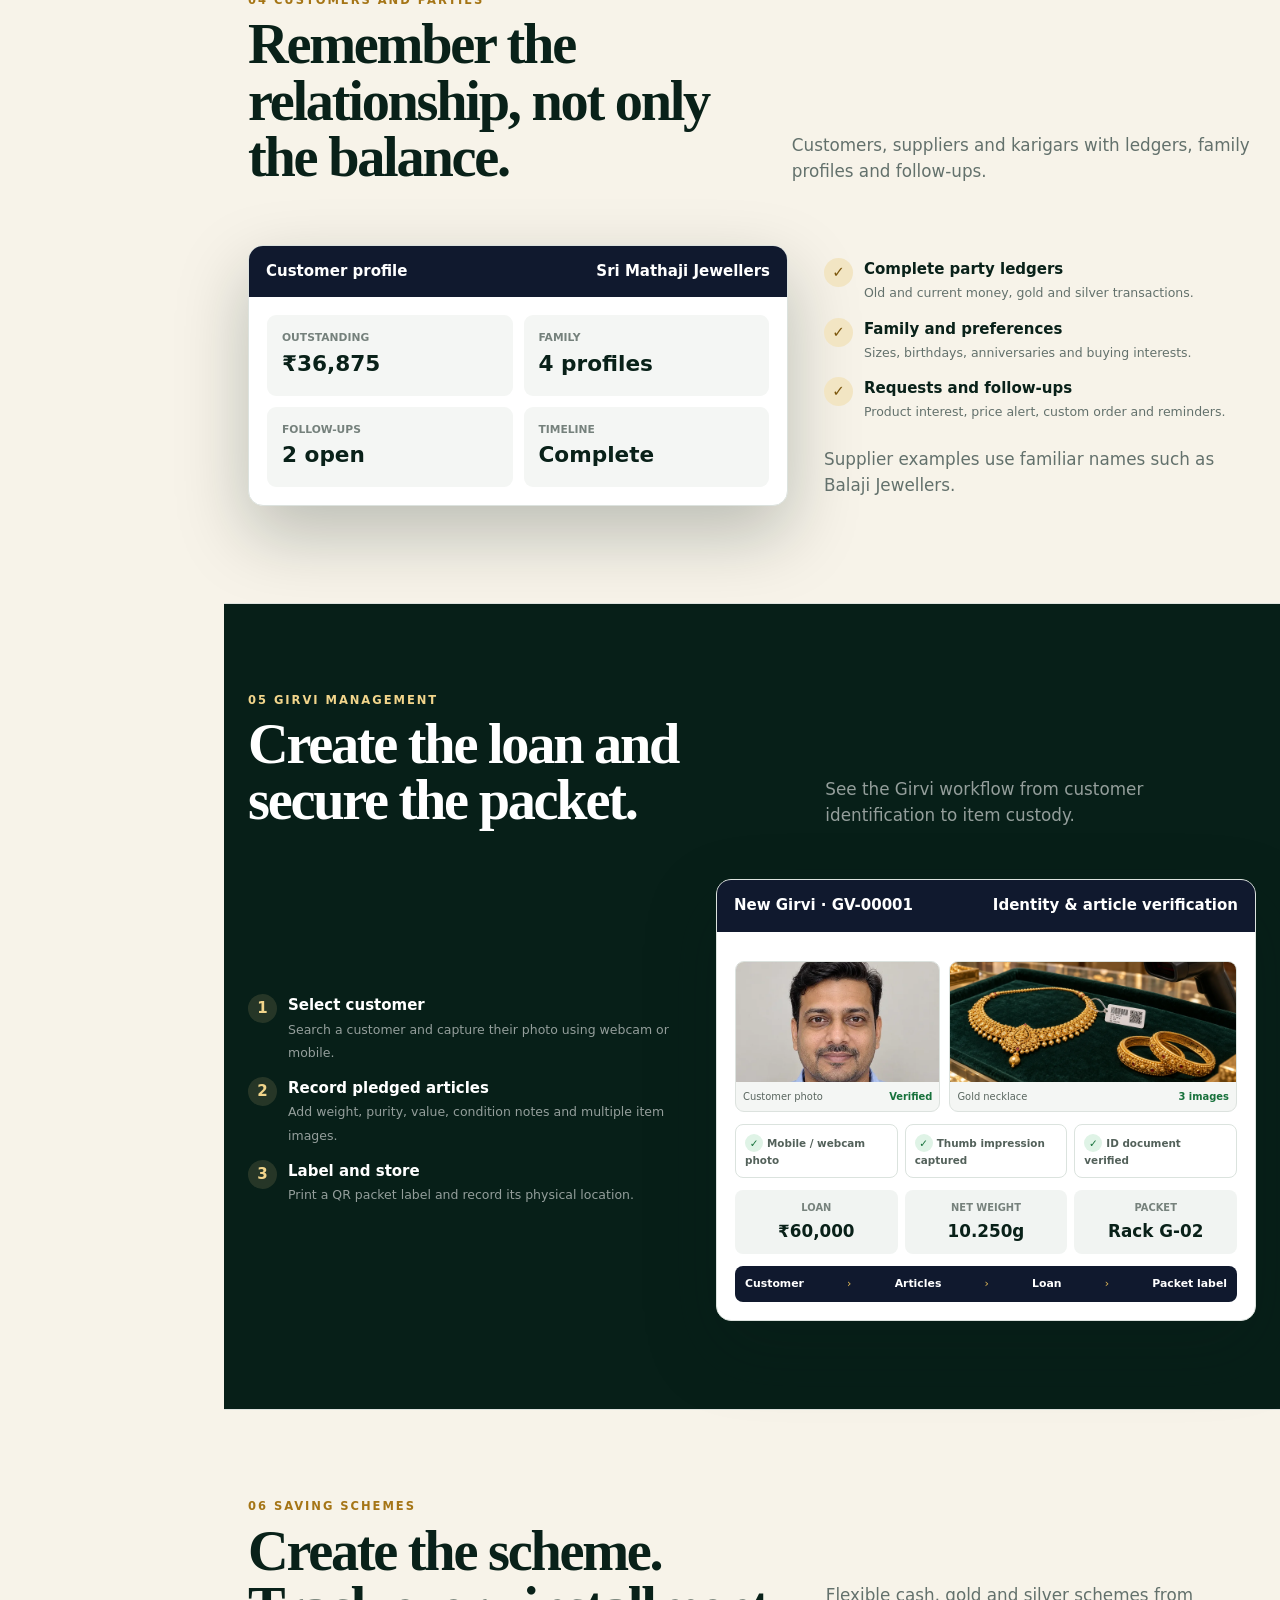
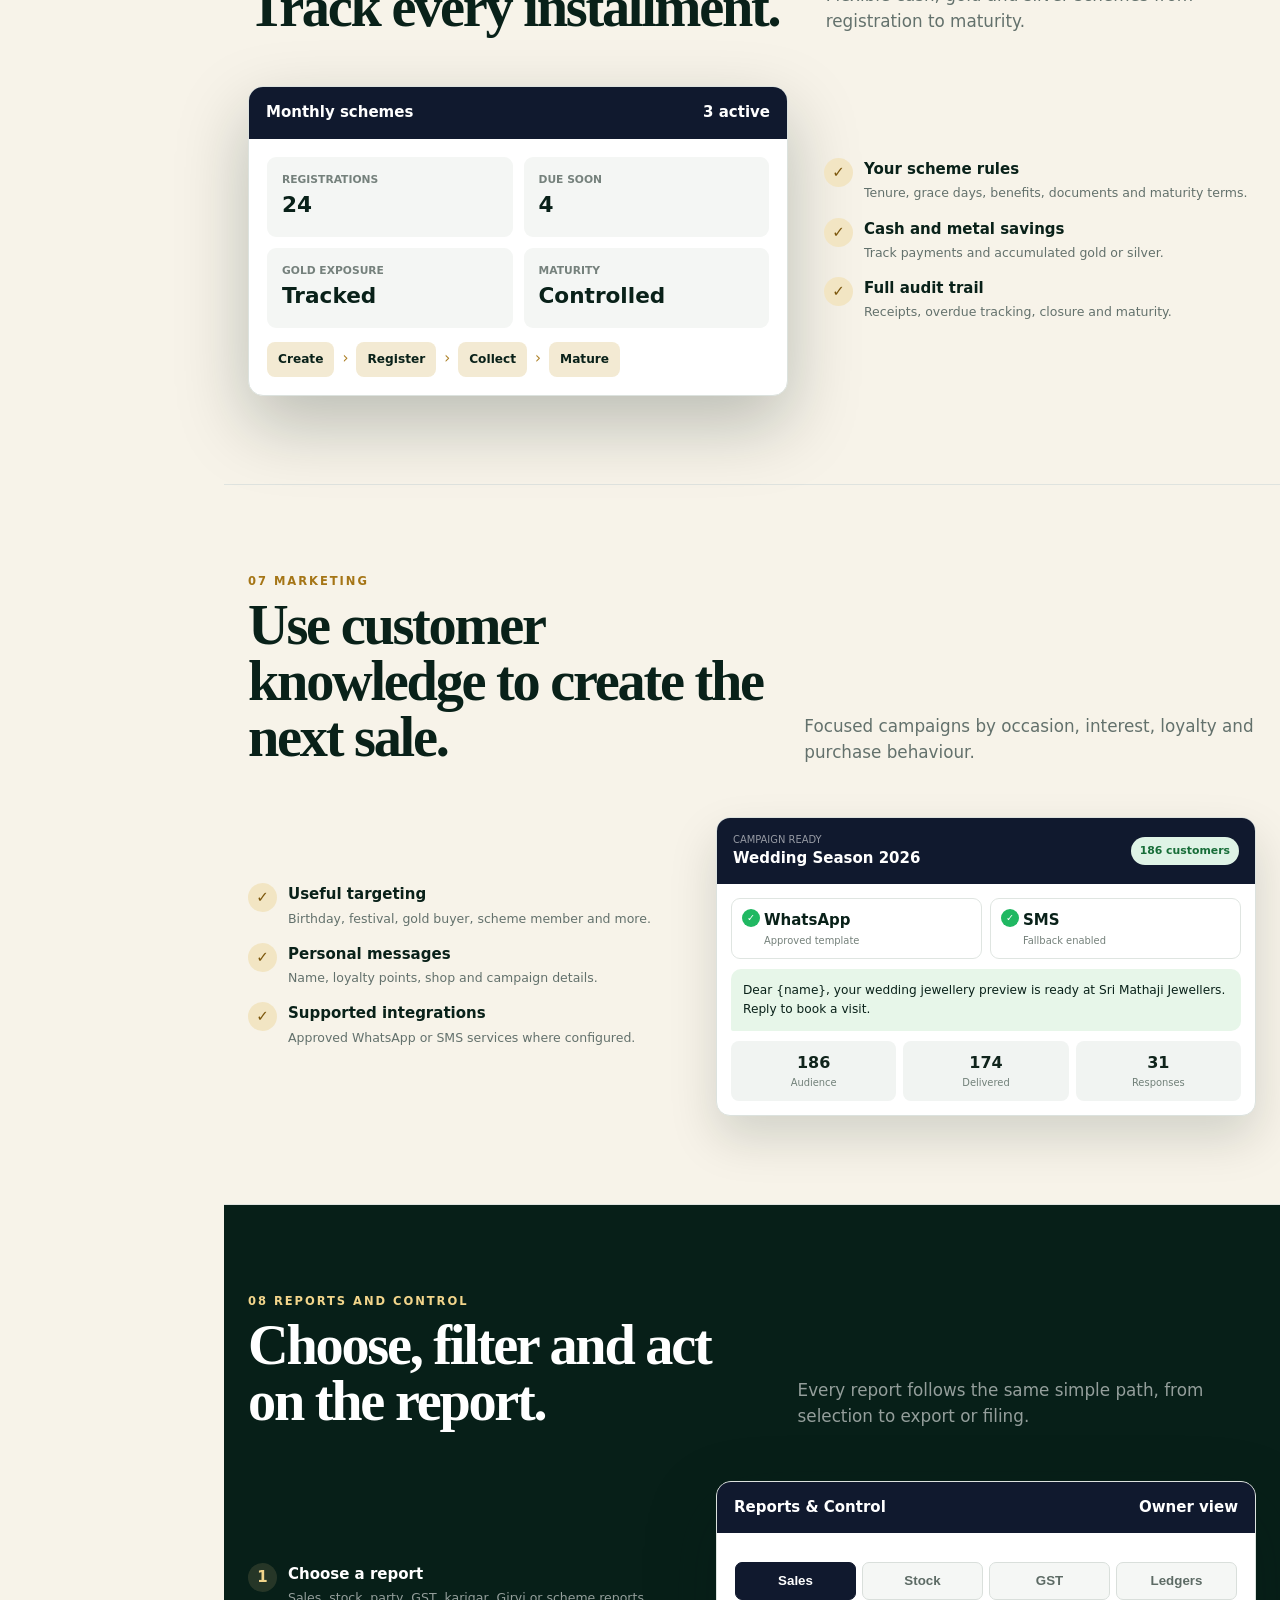
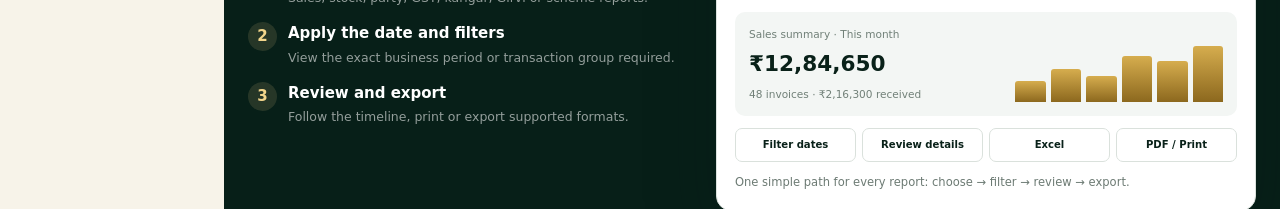
==== commit 10ace8dc: "Compact reports and mobile demo form" ====
--- a/index.html
+++ b/index.html
@@ -1,4 +1,4 @@
-<!doctype html><html lang="en"><head><meta charset="utf-8"><meta name="viewport" content="width=device-width,initial-scale=1"><meta name="description" content="GoBilling jewellery ERP for billing, inventory, karigar, Girvi, schemes and customer follow-up."><title>GoBilling | Jewellery ERP built for the way jewellers work</title><link rel="canonical" href="https://gobilling.app/"><meta name="theme-color" content="#071f18"><meta property="og:image" content="https://gobilling.app/assets/gobilling-social-preview-v2.png"><link rel="manifest" href="site.webmanifest"><link rel="stylesheet" href="mobile-fixes.css?v=20260916-7"><script defer src="enhancements.js?v=20260916-1"></script><style>
+<!doctype html><html lang="en"><head><meta charset="utf-8"><meta name="viewport" content="width=device-width,initial-scale=1"><meta name="description" content="GoBilling jewellery ERP for billing, inventory, karigar, Girvi, schemes and customer follow-up."><title>GoBilling | Jewellery ERP built for the way jewellers work</title><link rel="canonical" href="https://gobilling.app/"><meta name="theme-color" content="#071f18"><meta property="og:image" content="https://gobilling.app/assets/gobilling-social-preview-v2.png"><link rel="manifest" href="site.webmanifest"><link rel="stylesheet" href="mobile-fixes.css?v=20260916-8"><script defer src="enhancements.js?v=20260916-1"></script><style>
 :root{--g:#071f18;--g2:#0d3529;--gold:#d9ad52;--gold2:#f2d58b;--cream:#f7f3e9;--ink:#092119;--muted:#63716c;--line:#dce2de;--nav:224px}*{box-sizing:border-box}html{scroll-behavior:smooth;scroll-padding-top:20px}body{margin:0;background:var(--cream);color:var(--ink);font:15px/1.55 Inter,system-ui,"Segoe UI",sans-serif}a{color:inherit}.wrap{width:min(1120px,calc(100% - 48px));margin:auto}.section{padding:88px 0;border-bottom:1px solid #dfe3df}.eyebrow{font-size:.72rem;font-weight:900;letter-spacing:.17em;text-transform:uppercase;color:#a57516}h1,h2{font-family:Georgia,serif;letter-spacing:-.04em;line-height:1}h1{font-size:clamp(3.5rem,6vw,6.6rem);margin:17px 0 24px}h2{font-size:clamp(2.3rem,4.4vw,4.6rem);margin:.4rem 0 1rem}.lead{color:var(--muted);max-width:650px;font-size:1.05rem}.gold{color:var(--gold2)}
 .side{position:fixed;z-index:30;inset:0 auto 0 0;width:var(--nav);background:var(--g);color:white;padding:26px 18px;display:flex;flex-direction:column;opacity:0;pointer-events:none;transform:translateX(-100%);transition:opacity .35s ease,transform .35s ease}.modules-visible .side{opacity:1;pointer-events:auto;transform:none}.brand{display:flex;align-items:center;gap:8px;text-decoration:none;font-size:1.32rem;font-weight:900}.brand img{width:34px;height:34px;object-fit:contain}.side>small{margin:8px 0 20px 42px;color:#ffffff66;font-size:.66rem;letter-spacing:.12em}.nav{display:grid;gap:2px;overflow:auto}.nav a{padding:8px 9px;border-radius:6px;text-decoration:none;color:#ffffffad;font-size:.81rem}.nav a:hover{background:#ffffff12;color:var(--gold2)}.nav i{display:inline-block;width:24px;color:var(--gold);font-style:normal}.side-actions{margin-top:auto;display:grid;gap:8px}.side-actions a{text-decoration:none;text-align:center;padding:10px;border-radius:6px;font-weight:800;font-size:.8rem}.demo-link{background:linear-gradient(135deg,#f1d17c,#c79431);color:#10241c}.contact-link{border:1px solid #ffffff33}.side-contact{text-align:center;color:#ffffff7d;font-size:.69rem;margin-top:7px}main,footer{margin-left:var(--nav)}.mobile{display:none}
 .hero{position:relative;margin-left:calc(var(--nav)*-1);width:calc(100% + var(--nav));background:#041610;color:#fff;overflow:hidden}.concept-image{display:block;width:100%;height:auto}.concept-bar{min-height:82px;padding:15px max(32px,calc((100% - 1450px)/2));display:flex;align-items:center;justify-content:space-between;gap:24px;background:linear-gradient(90deg,#03150f,#0b3528);border-top:1px solid #d7b55a4d}.concept-note b{display:block;font:700 1.08rem Georgia,serif;color:#f2d58b}.concept-note small{color:#ffffff8e}.concept-buttons{display:flex;gap:10px;flex-wrap:wrap}.concept-mobile-points{display:none}.actions{display:flex;gap:11px;flex-wrap:wrap;margin:24px 0 0}.btn{display:inline-flex;justify-content:center;align-items:center;min-height:49px;padding:0 21px;border-radius:6px;text-decoration:none;font-weight:850;border:0;cursor:pointer}.primary{background:linear-gradient(135deg,#f2d589,#c89530);color:#12261e}.ghost{border:1px solid #ffffff4d}.proof{display:flex;gap:18px;flex-wrap:wrap;color:#ffffff91;font-size:.8rem}.proof span:before{content:"✓";color:var(--gold2);margin-right:6px}.screen{background:#fff;color:var(--ink);border:1px solid var(--line);border-radius:15px;box-shadow:0 28px 70px #061c1640;overflow:hidden}.screen-top{padding:14px 17px;background:#10192e;color:#fff;display:flex;justify-content:space-between;font-weight:850}.screen-body{padding:18px}.dash,.stats{display:grid;grid-template-columns:repeat(2,1fr);gap:11px}.metric,.stat{padding:15px;background:#f4f6f4;border-radius:9px}.metric small,.stat small{display:block;color:#75817c;font-size:.67rem;text-transform:uppercase;font-weight:800}.metric strong,.stat strong{font-size:1.35rem}.wide{grid-column:1/-1}.bar{height:7px;border-radius:10px;background:linear-gradient(90deg,var(--gold) 68%,#e6ebe7 68%);margin-top:12px}.app-foot{background:#0c2c22;color:white;padding:13px 17px;display:flex;justify-content:space-between;font-size:.75rem}
--- a/mobile-fixes.css
+++ b/mobile-fixes.css
@@ -1142,6 +1142,44 @@
   .form textarea {
     min-height: 76px;
   }
+
+  #reports .visual > .copy {
+    display: none;
+  }
+
+  #reports .visual {
+    display: block;
+  }
+
+  #reports .report-compact {
+    gap: 10px;
+  }
+
+  #demo .demo-grid {
+    gap: 22px;
+  }
+
+  #demo #contact .benefits {
+    display: none;
+  }
+
+  #demo #contact > p:last-child {
+    margin-bottom: 0;
+  }
+
+  #demo .fields {
+    grid-template-columns: 1fr 1fr !important;
+    gap: 10px;
+  }
+
+  #demo .field.full {
+    grid-column: 1 / -1 !important;
+  }
+
+  #demo .field input,
+  #demo .field select {
+    min-height: 46px;
+  }
 }
 
 @media (max-width: 370px) {
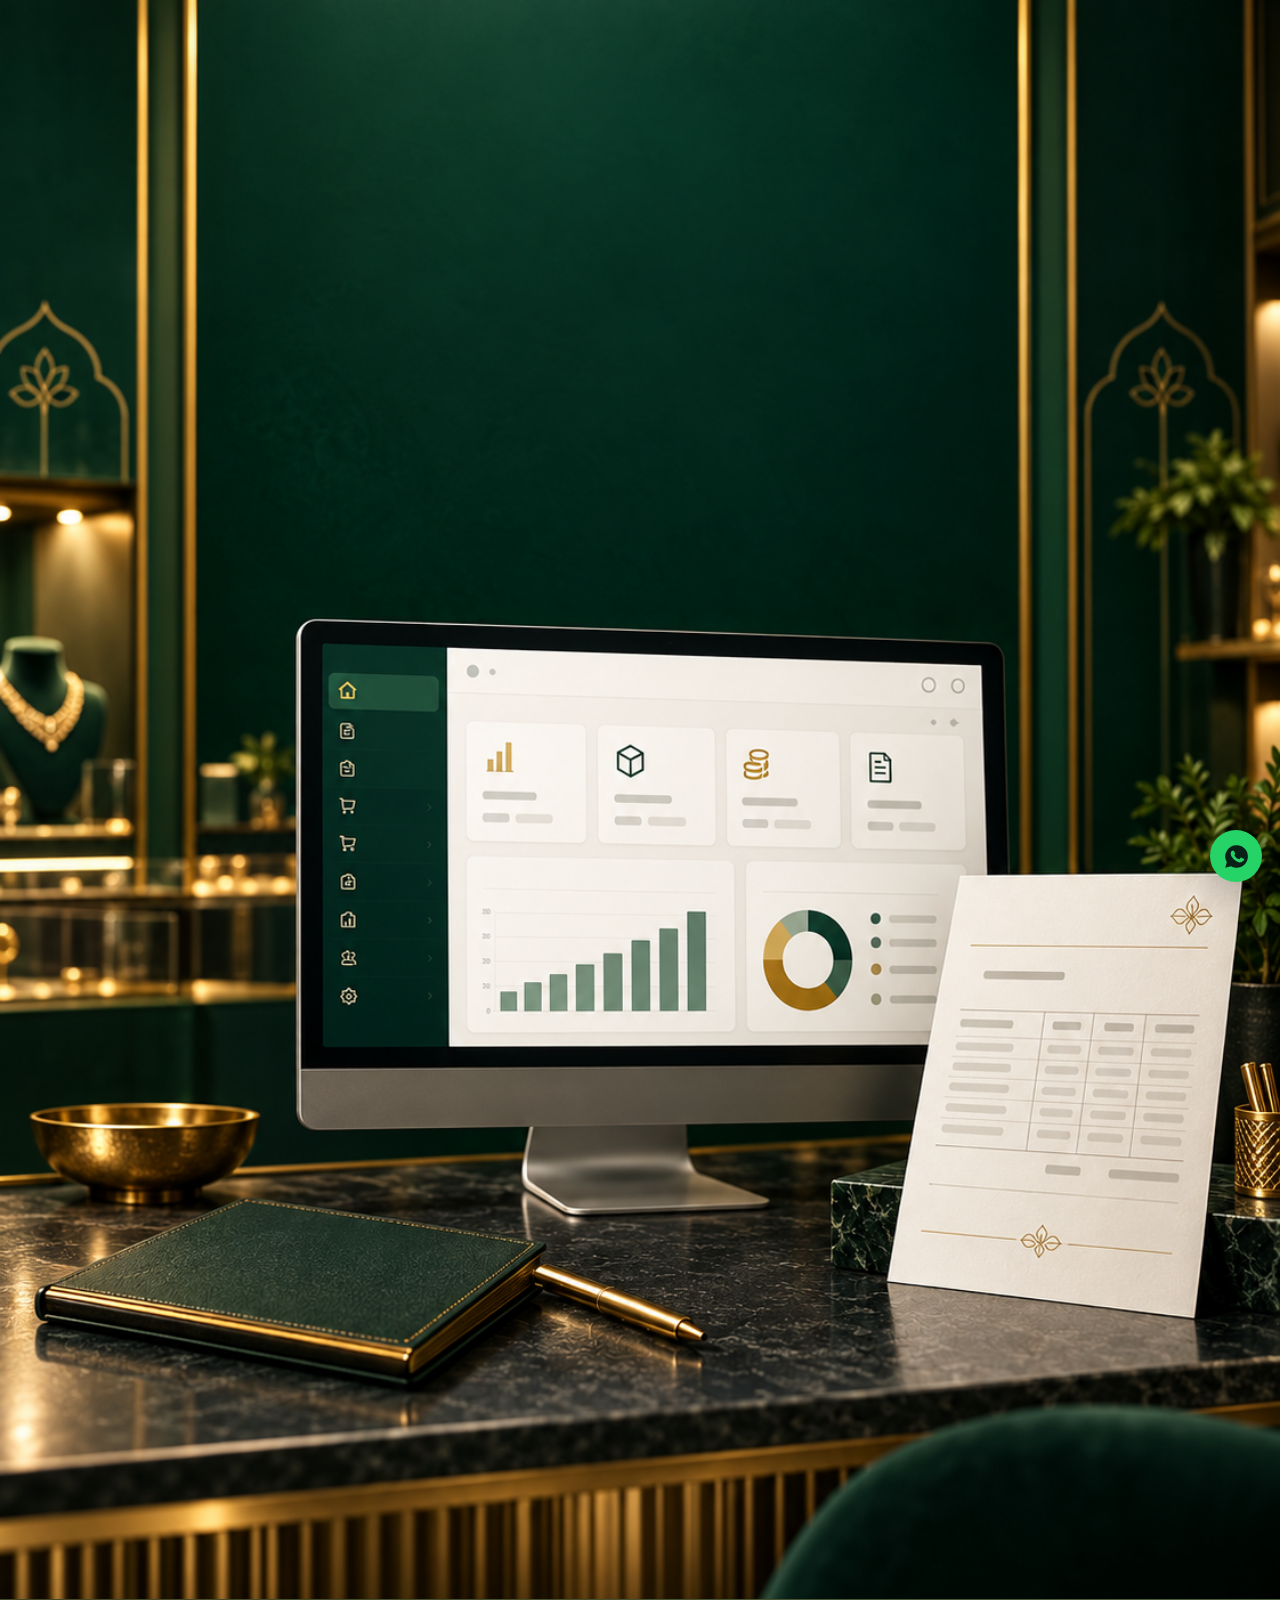
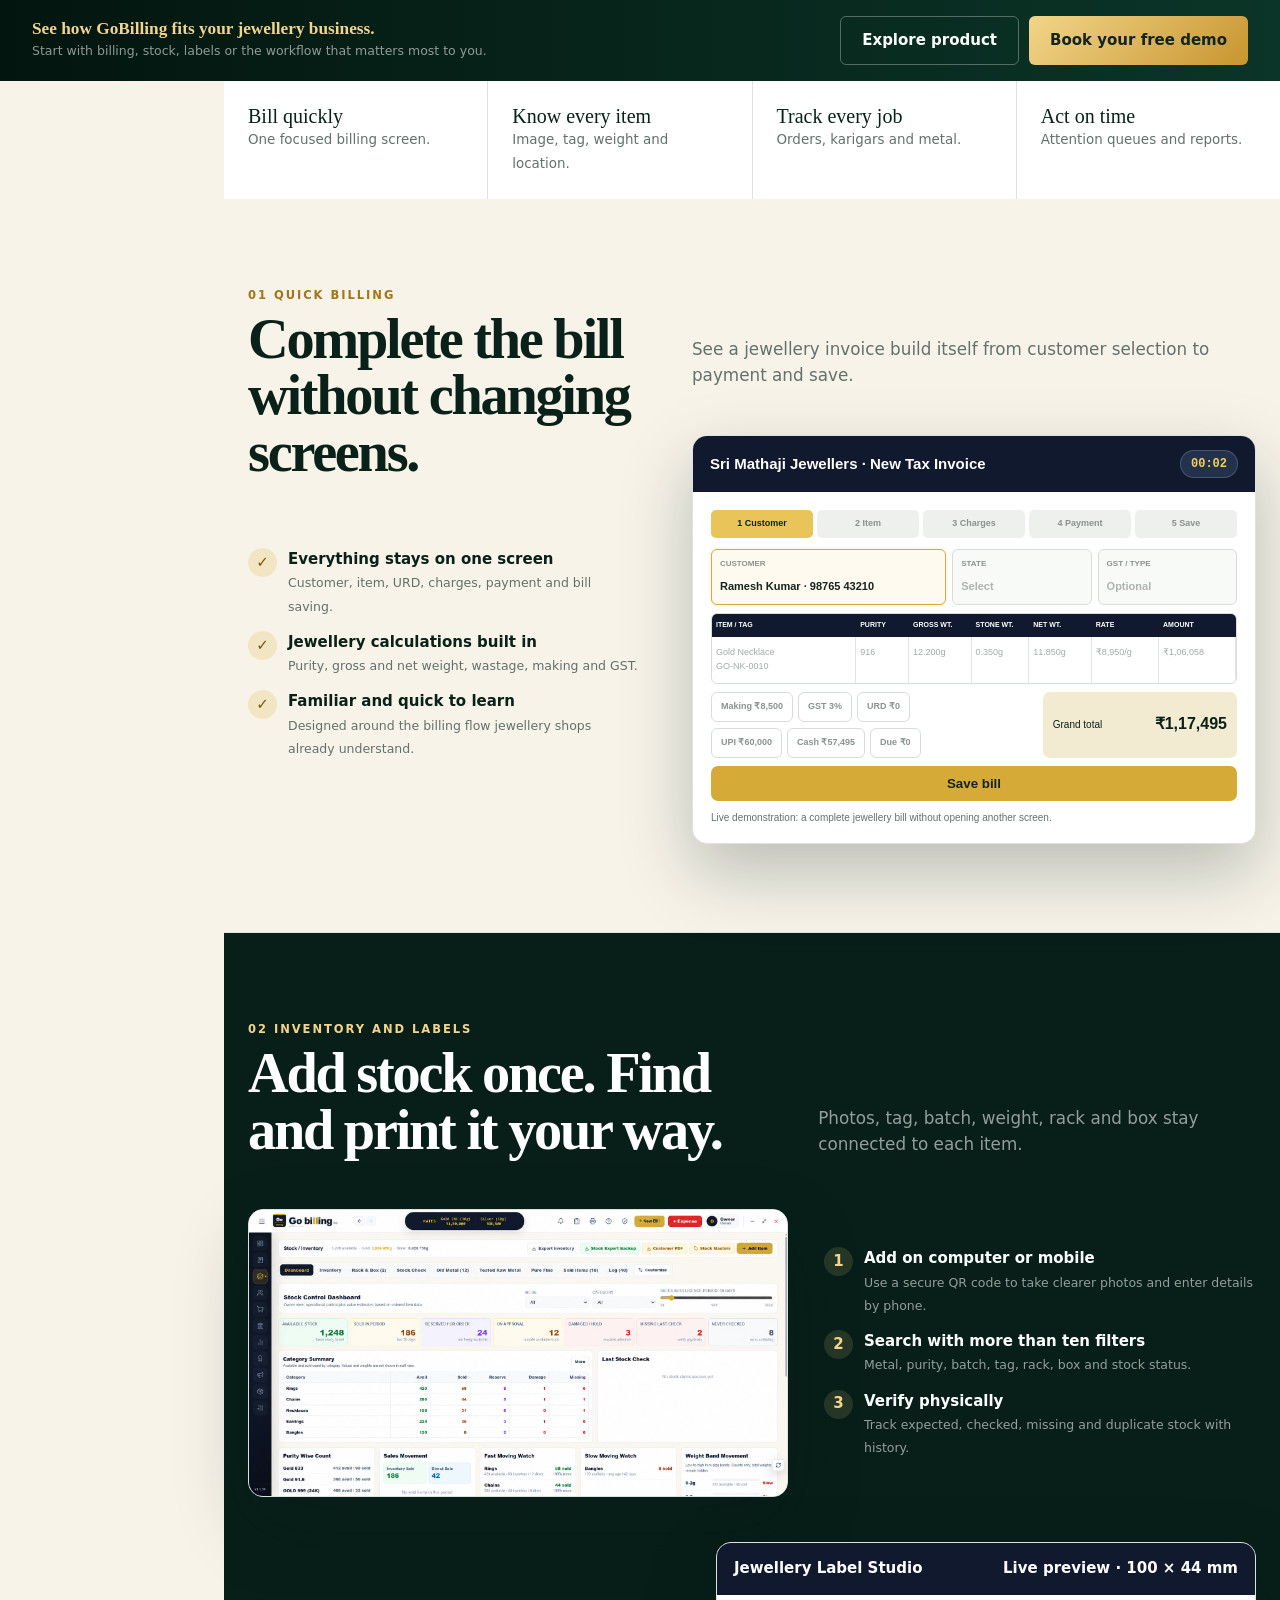
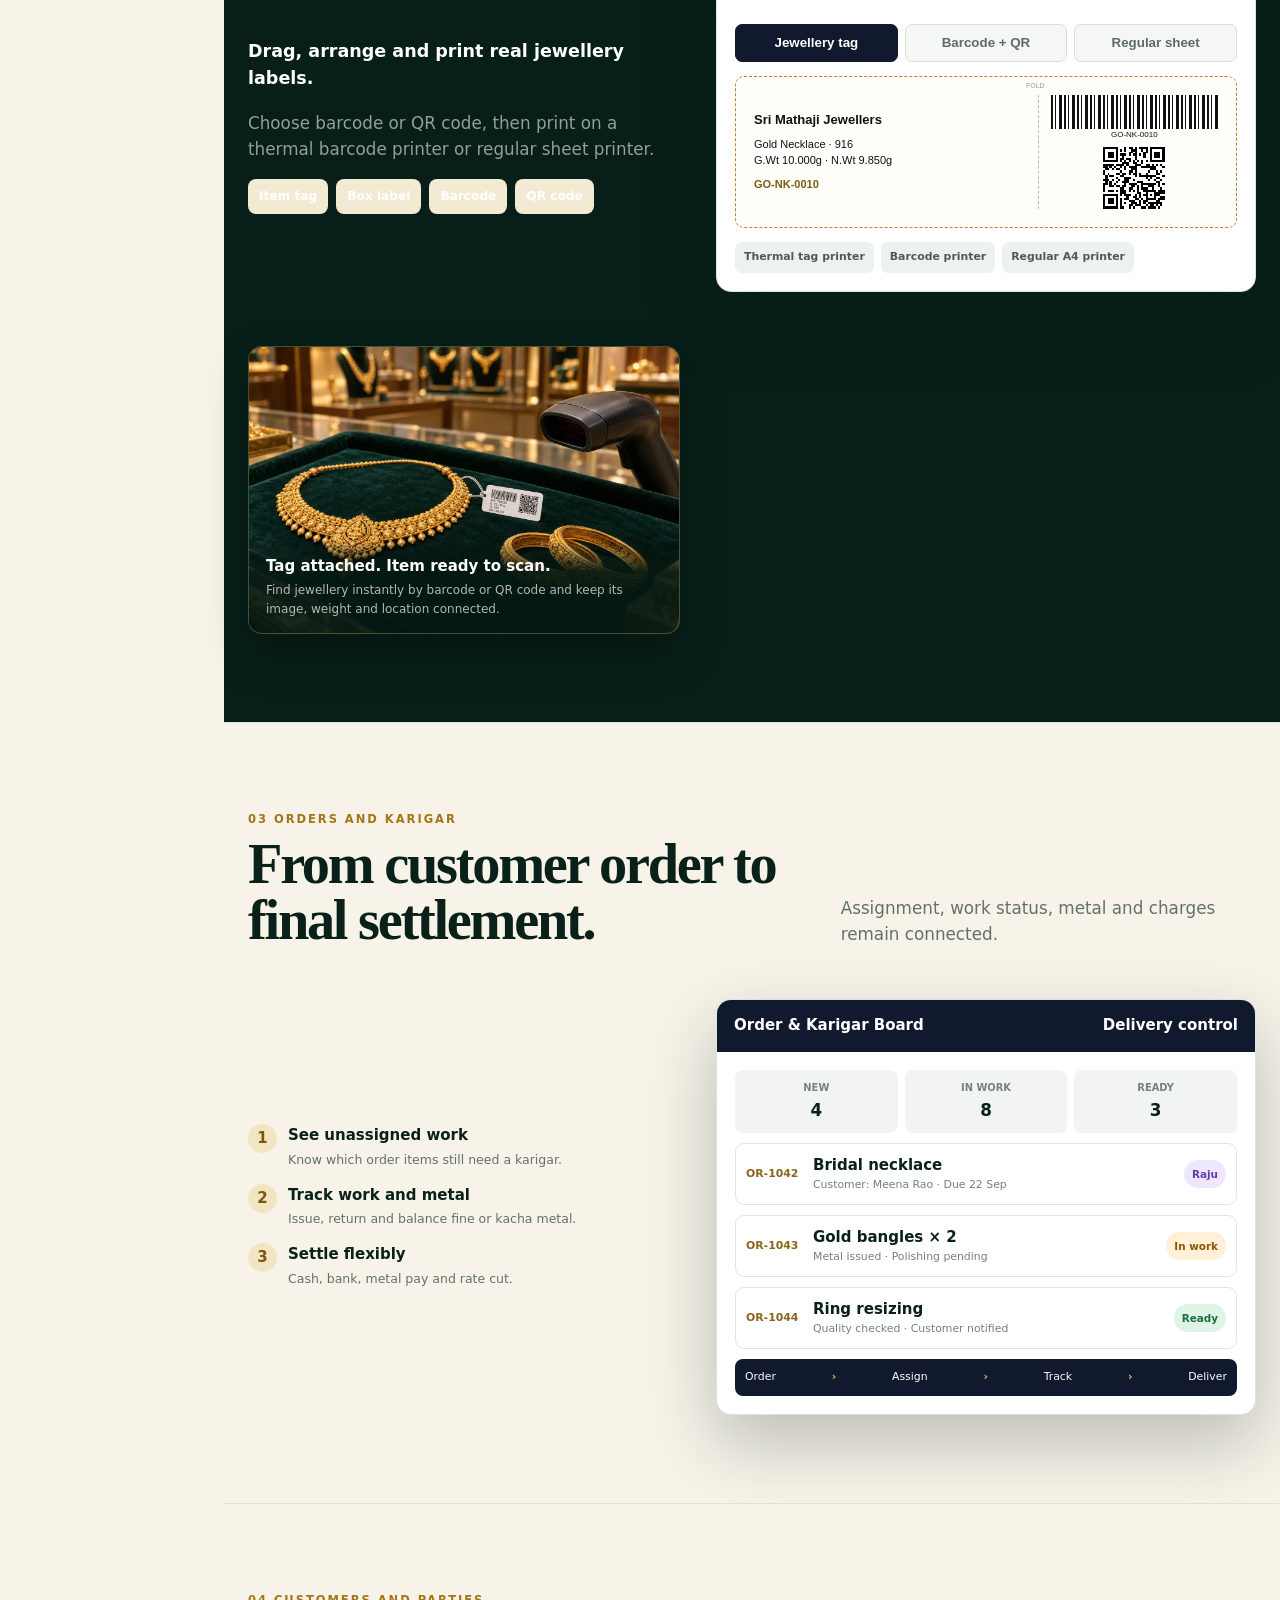
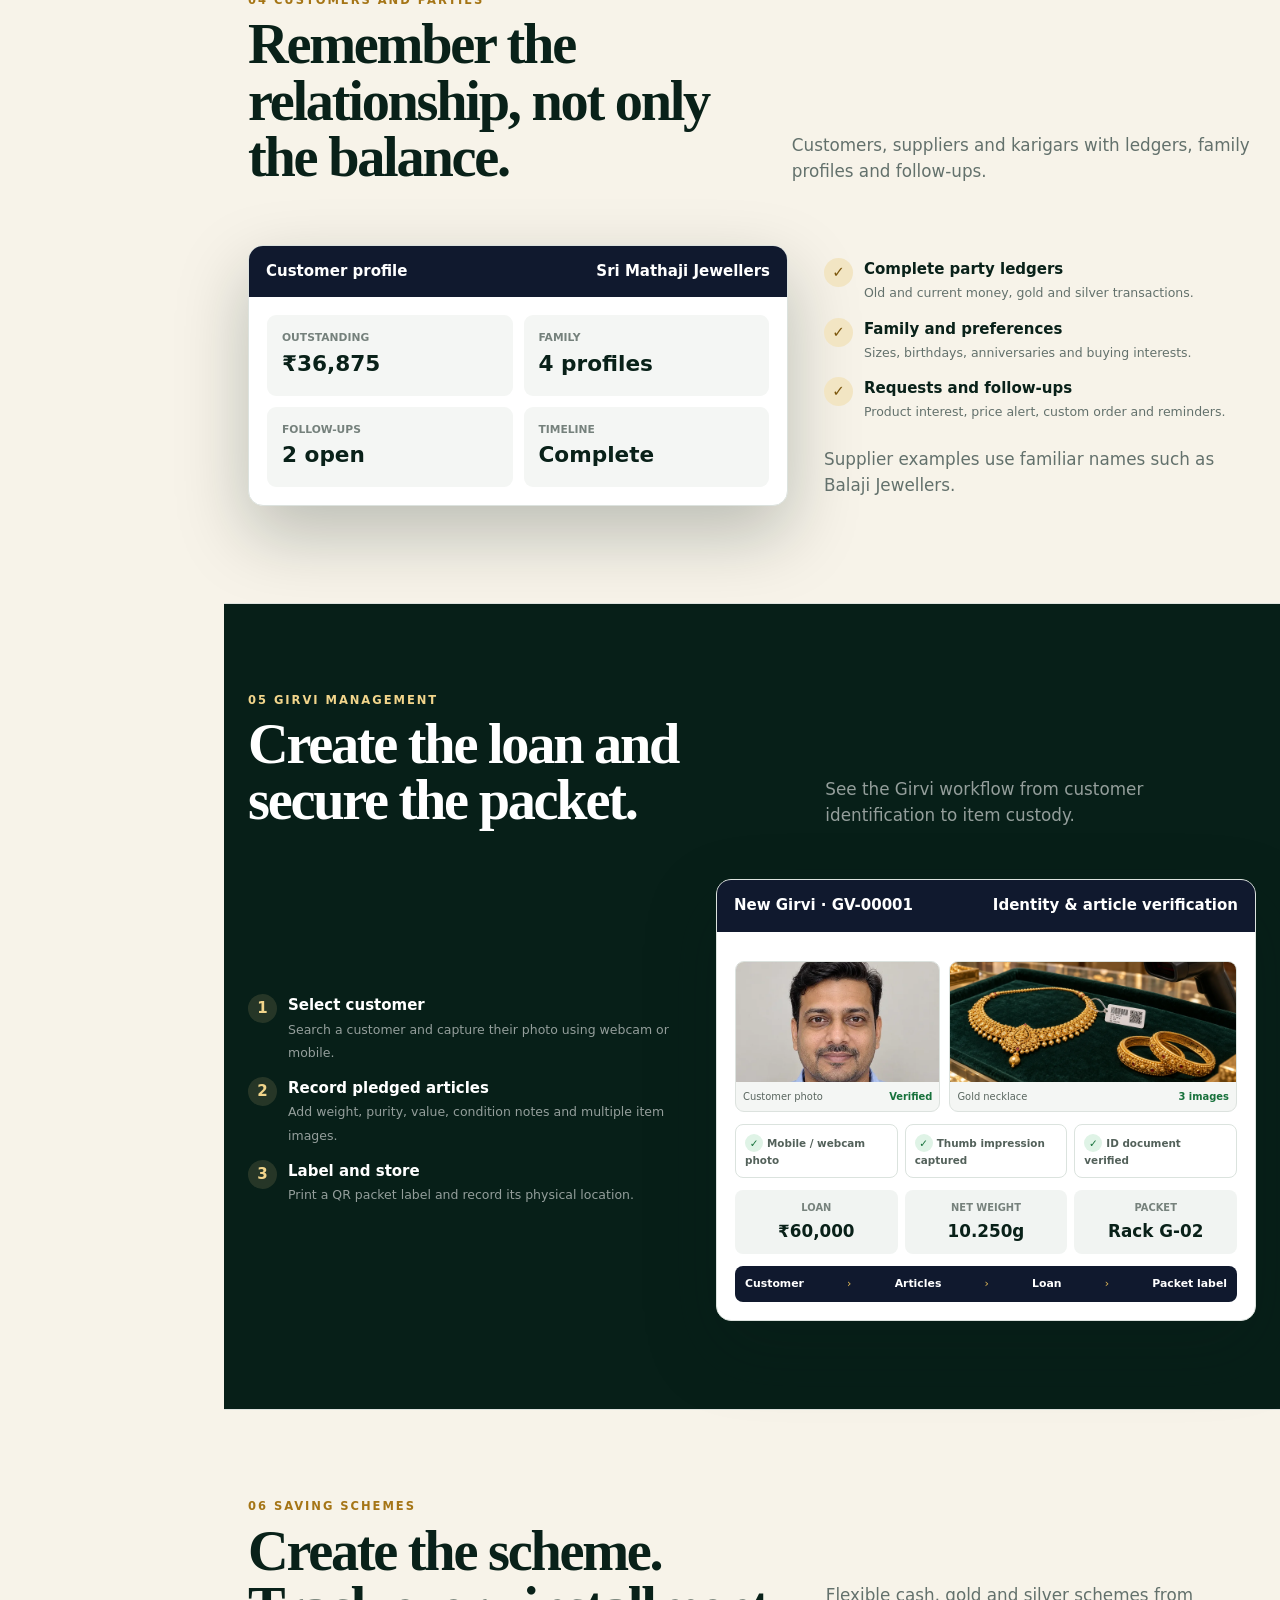
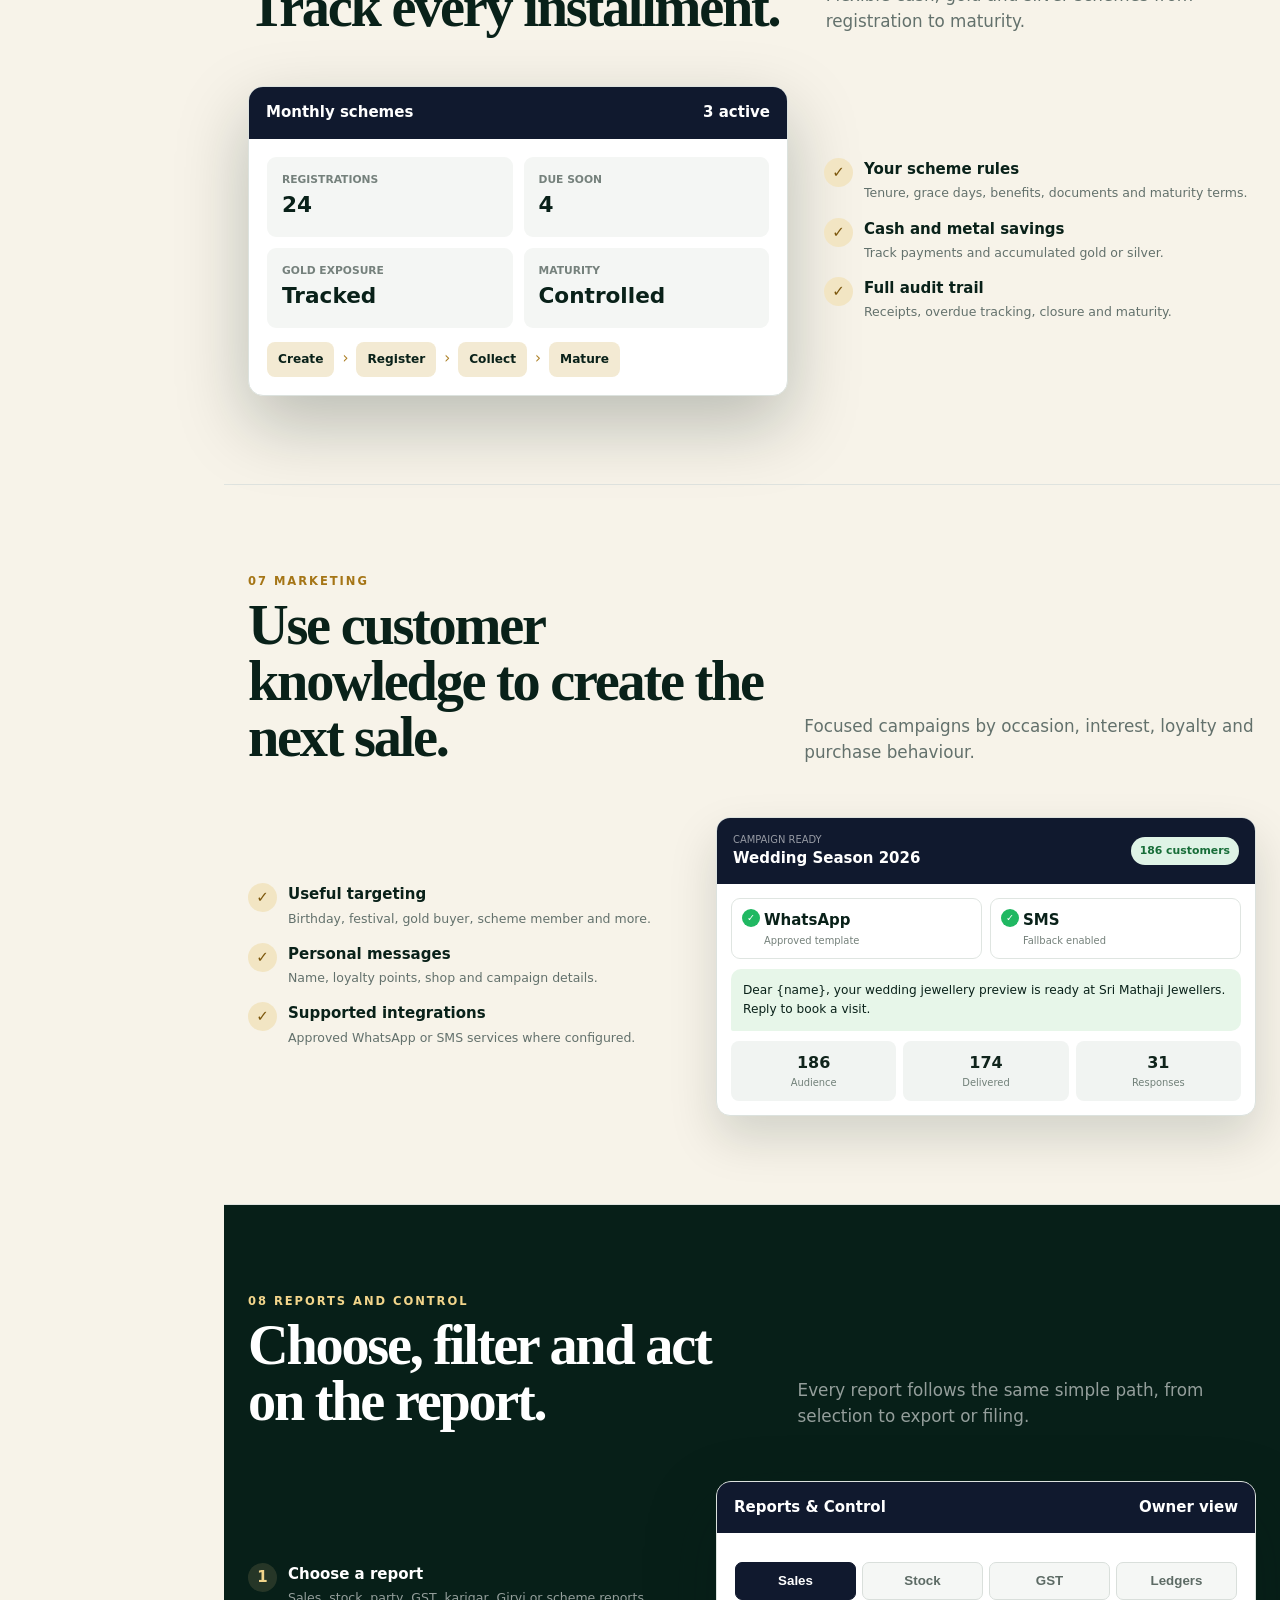
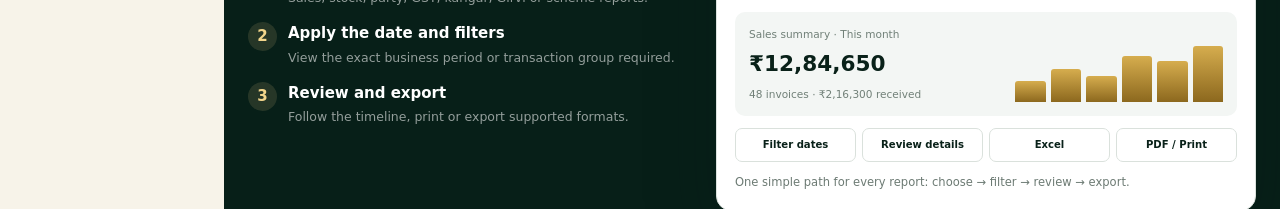
==== commit 67fa9bb7: "Refine mobile hero and sticky billing demo" ====
--- a/index.html
+++ b/index.html
@@ -1,4 +1,4 @@
-<!doctype html><html lang="en"><head><meta charset="utf-8"><meta name="viewport" content="width=device-width,initial-scale=1"><meta name="description" content="GoBilling jewellery ERP for billing, inventory, karigar, Girvi, schemes and customer follow-up."><title>GoBilling | Jewellery ERP built for the way jewellers work</title><link rel="canonical" href="https://gobilling.app/"><meta name="theme-color" content="#071f18"><meta property="og:image" content="https://gobilling.app/assets/gobilling-social-preview-v2.png"><link rel="manifest" href="site.webmanifest"><link rel="stylesheet" href="mobile-fixes.css?v=20260916-8"><script defer src="enhancements.js?v=20260916-1"></script><style>
+<!doctype html><html lang="en"><head><meta charset="utf-8"><meta name="viewport" content="width=device-width,initial-scale=1"><meta name="description" content="GoBilling jewellery ERP for billing, inventory, karigar, Girvi, schemes and customer follow-up."><title>GoBilling | Jewellery ERP built for the way jewellers work</title><link rel="canonical" href="https://gobilling.app/"><meta name="theme-color" content="#071f18"><meta property="og:image" content="https://gobilling.app/assets/gobilling-social-preview-v2.png"><link rel="manifest" href="site.webmanifest"><link rel="stylesheet" href="mobile-fixes.css?v=20260916-9"><script defer src="enhancements.js?v=20260916-2"></script><style>
 :root{--g:#071f18;--g2:#0d3529;--gold:#d9ad52;--gold2:#f2d58b;--cream:#f7f3e9;--ink:#092119;--muted:#63716c;--line:#dce2de;--nav:224px}*{box-sizing:border-box}html{scroll-behavior:smooth;scroll-padding-top:20px}body{margin:0;background:var(--cream);color:var(--ink);font:15px/1.55 Inter,system-ui,"Segoe UI",sans-serif}a{color:inherit}.wrap{width:min(1120px,calc(100% - 48px));margin:auto}.section{padding:88px 0;border-bottom:1px solid #dfe3df}.eyebrow{font-size:.72rem;font-weight:900;letter-spacing:.17em;text-transform:uppercase;color:#a57516}h1,h2{font-family:Georgia,serif;letter-spacing:-.04em;line-height:1}h1{font-size:clamp(3.5rem,6vw,6.6rem);margin:17px 0 24px}h2{font-size:clamp(2.3rem,4.4vw,4.6rem);margin:.4rem 0 1rem}.lead{color:var(--muted);max-width:650px;font-size:1.05rem}.gold{color:var(--gold2)}
 .side{position:fixed;z-index:30;inset:0 auto 0 0;width:var(--nav);background:var(--g);color:white;padding:26px 18px;display:flex;flex-direction:column;opacity:0;pointer-events:none;transform:translateX(-100%);transition:opacity .35s ease,transform .35s ease}.modules-visible .side{opacity:1;pointer-events:auto;transform:none}.brand{display:flex;align-items:center;gap:8px;text-decoration:none;font-size:1.32rem;font-weight:900}.brand img{width:34px;height:34px;object-fit:contain}.side>small{margin:8px 0 20px 42px;color:#ffffff66;font-size:.66rem;letter-spacing:.12em}.nav{display:grid;gap:2px;overflow:auto}.nav a{padding:8px 9px;border-radius:6px;text-decoration:none;color:#ffffffad;font-size:.81rem}.nav a:hover{background:#ffffff12;color:var(--gold2)}.nav i{display:inline-block;width:24px;color:var(--gold);font-style:normal}.side-actions{margin-top:auto;display:grid;gap:8px}.side-actions a{text-decoration:none;text-align:center;padding:10px;border-radius:6px;font-weight:800;font-size:.8rem}.demo-link{background:linear-gradient(135deg,#f1d17c,#c79431);color:#10241c}.contact-link{border:1px solid #ffffff33}.side-contact{text-align:center;color:#ffffff7d;font-size:.69rem;margin-top:7px}main,footer{margin-left:var(--nav)}.mobile{display:none}
 .hero{position:relative;margin-left:calc(var(--nav)*-1);width:calc(100% + var(--nav));background:#041610;color:#fff;overflow:hidden}.concept-image{display:block;width:100%;height:auto}.concept-bar{min-height:82px;padding:15px max(32px,calc((100% - 1450px)/2));display:flex;align-items:center;justify-content:space-between;gap:24px;background:linear-gradient(90deg,#03150f,#0b3528);border-top:1px solid #d7b55a4d}.concept-note b{display:block;font:700 1.08rem Georgia,serif;color:#f2d58b}.concept-note small{color:#ffffff8e}.concept-buttons{display:flex;gap:10px;flex-wrap:wrap}.concept-mobile-points{display:none}.actions{display:flex;gap:11px;flex-wrap:wrap;margin:24px 0 0}.btn{display:inline-flex;justify-content:center;align-items:center;min-height:49px;padding:0 21px;border-radius:6px;text-decoration:none;font-weight:850;border:0;cursor:pointer}.primary{background:linear-gradient(135deg,#f2d589,#c89530);color:#12261e}.ghost{border:1px solid #ffffff4d}.proof{display:flex;gap:18px;flex-wrap:wrap;color:#ffffff91;font-size:.8rem}.proof span:before{content:"✓";color:var(--gold2);margin-right:6px}.screen{background:#fff;color:var(--ink);border:1px solid var(--line);border-radius:15px;box-shadow:0 28px 70px #061c1640;overflow:hidden}.screen-top{padding:14px 17px;background:#10192e;color:#fff;display:flex;justify-content:space-between;font-weight:850}.screen-body{padding:18px}.dash,.stats{display:grid;grid-template-columns:repeat(2,1fr);gap:11px}.metric,.stat{padding:15px;background:#f4f6f4;border-radius:9px}.metric small,.stat small{display:block;color:#75817c;font-size:.67rem;text-transform:uppercase;font-weight:800}.metric strong,.stat strong{font-size:1.35rem}.wide{grid-column:1/-1}.bar{height:7px;border-radius:10px;background:linear-gradient(90deg,var(--gold) 68%,#e6ebe7 68%);margin-top:12px}.app-foot{background:#0c2c22;color:white;padding:13px 17px;display:flex;justify-content:space-between;font-size:.75rem}
--- a/mobile-fixes.css
+++ b/mobile-fixes.css
@@ -985,7 +985,7 @@
   .mobile-values {
     position: absolute;
     top: 245px;
-    right: 24px;
+    right: 64px;
     display: grid;
     justify-items: start;
     gap: 3px;
@@ -1179,6 +1179,119 @@
   #demo .field input,
   #demo .field select {
     min-height: 46px;
+  }
+
+  .billing-demo-stage {
+    order: 3;
+    position: relative;
+    height: 175svh;
+    min-width: 0;
+  }
+
+  .billing-demo-stage .billing-product {
+    position: sticky;
+    top: 8px;
+    width: 100%;
+    max-height: calc(100svh - 16px);
+    overflow: hidden;
+    box-shadow: 0 24px 55px #061c164d;
+  }
+
+  .billing-demo-stage .screen-top {
+    min-height: 46px;
+    padding: 9px 12px;
+    font-size: .76rem;
+  }
+
+  .billing-demo-stage .screen-body {
+    padding: 10px;
+  }
+
+  .billing-demo-stage .bill-progress {
+    margin-bottom: 7px;
+  }
+
+  .billing-demo-stage .bill-step {
+    padding: 5px 2px;
+    font-size: .5rem;
+  }
+
+  .billing-demo-stage .bill-customer {
+    grid-template-columns: 1fr 1fr !important;
+    gap: 5px;
+  }
+
+  .billing-demo-stage .bill-customer .live-field:first-child {
+    grid-column: 1 / -1 !important;
+  }
+
+  .billing-demo-stage .live-field {
+    min-height: 40px;
+    padding: 6px;
+  }
+
+  .billing-demo-stage .live-field small {
+    margin-bottom: 1px;
+    font-size: .5rem;
+  }
+
+  .billing-demo-stage .live-field b {
+    font-size: .66rem;
+  }
+
+  .billing-demo-stage .bill-table {
+    margin-top: 6px;
+  }
+
+  .billing-demo-stage .bill-item span {
+    padding: 6px 7px;
+    font-size: .66rem;
+  }
+
+  .billing-demo-stage .bill-item span:first-child {
+    padding-block: 7px;
+  }
+
+  .billing-demo-stage .bill-item span:not(:first-child)::before {
+    margin-bottom: 0;
+    font-size: .48rem;
+  }
+
+  .billing-demo-stage .bill-bottom {
+    gap: 6px;
+    margin-top: 6px;
+  }
+
+  .billing-demo-stage .bill-pay {
+    gap: 4px;
+  }
+
+  .billing-demo-stage .pay-chip {
+    padding: 5px 3px;
+    font-size: .59rem;
+  }
+
+  .billing-demo-stage .bill-total {
+    padding: 8px 10px;
+  }
+
+  .billing-demo-stage .bill-total strong {
+    font-size: .92rem;
+  }
+
+  .billing-demo-stage .bill-save {
+    min-height: 38px;
+    padding: 7px;
+  }
+
+  .billing-demo-stage .bill-note {
+    display: none;
+  }
+
+  .billing-demo-active .mobile-dock {
+    transform: translateY(calc(100% + 24px));
+    opacity: 0;
+    pointer-events: none;
   }
 }
 
@@ -1418,7 +1531,7 @@
     gap: 18px;
     min-width: 0;
     max-width: 100%;
-    overflow: hidden;
+    overflow: visible;
   }
 
   .billing-left,
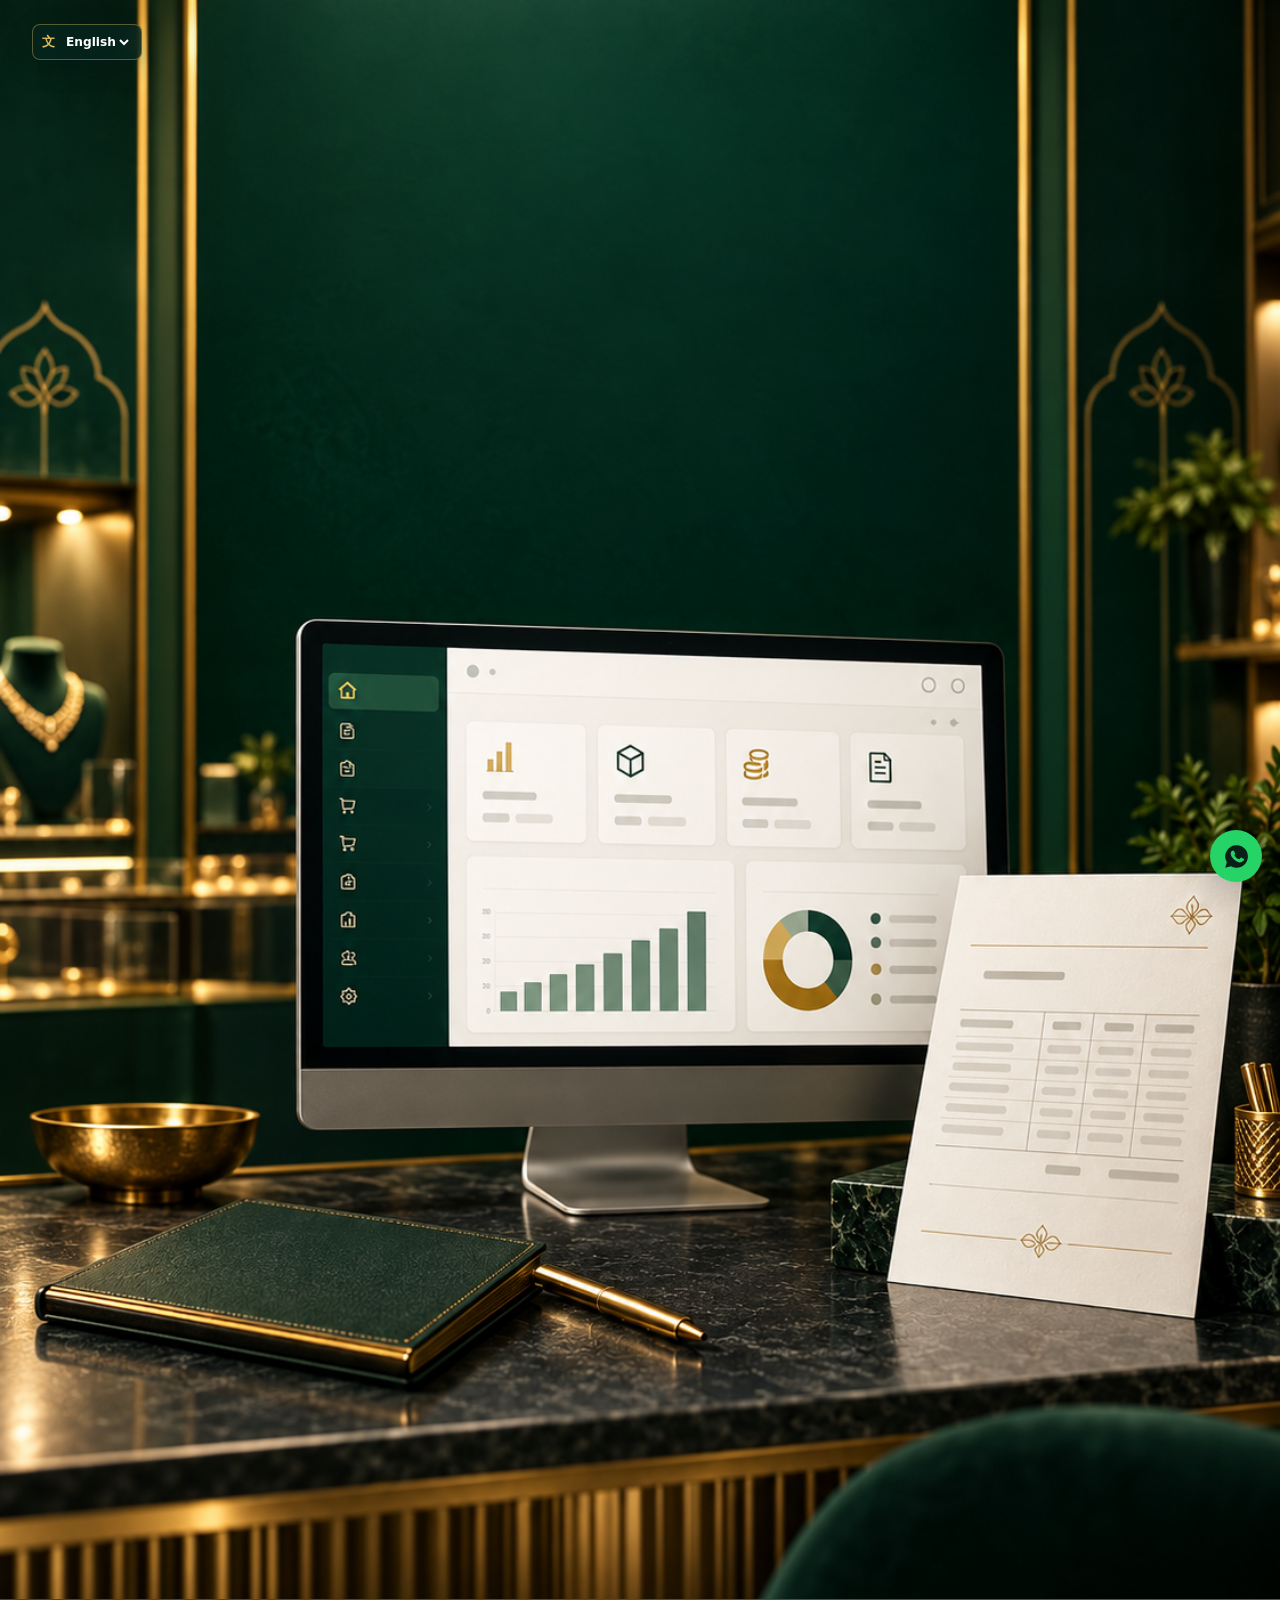
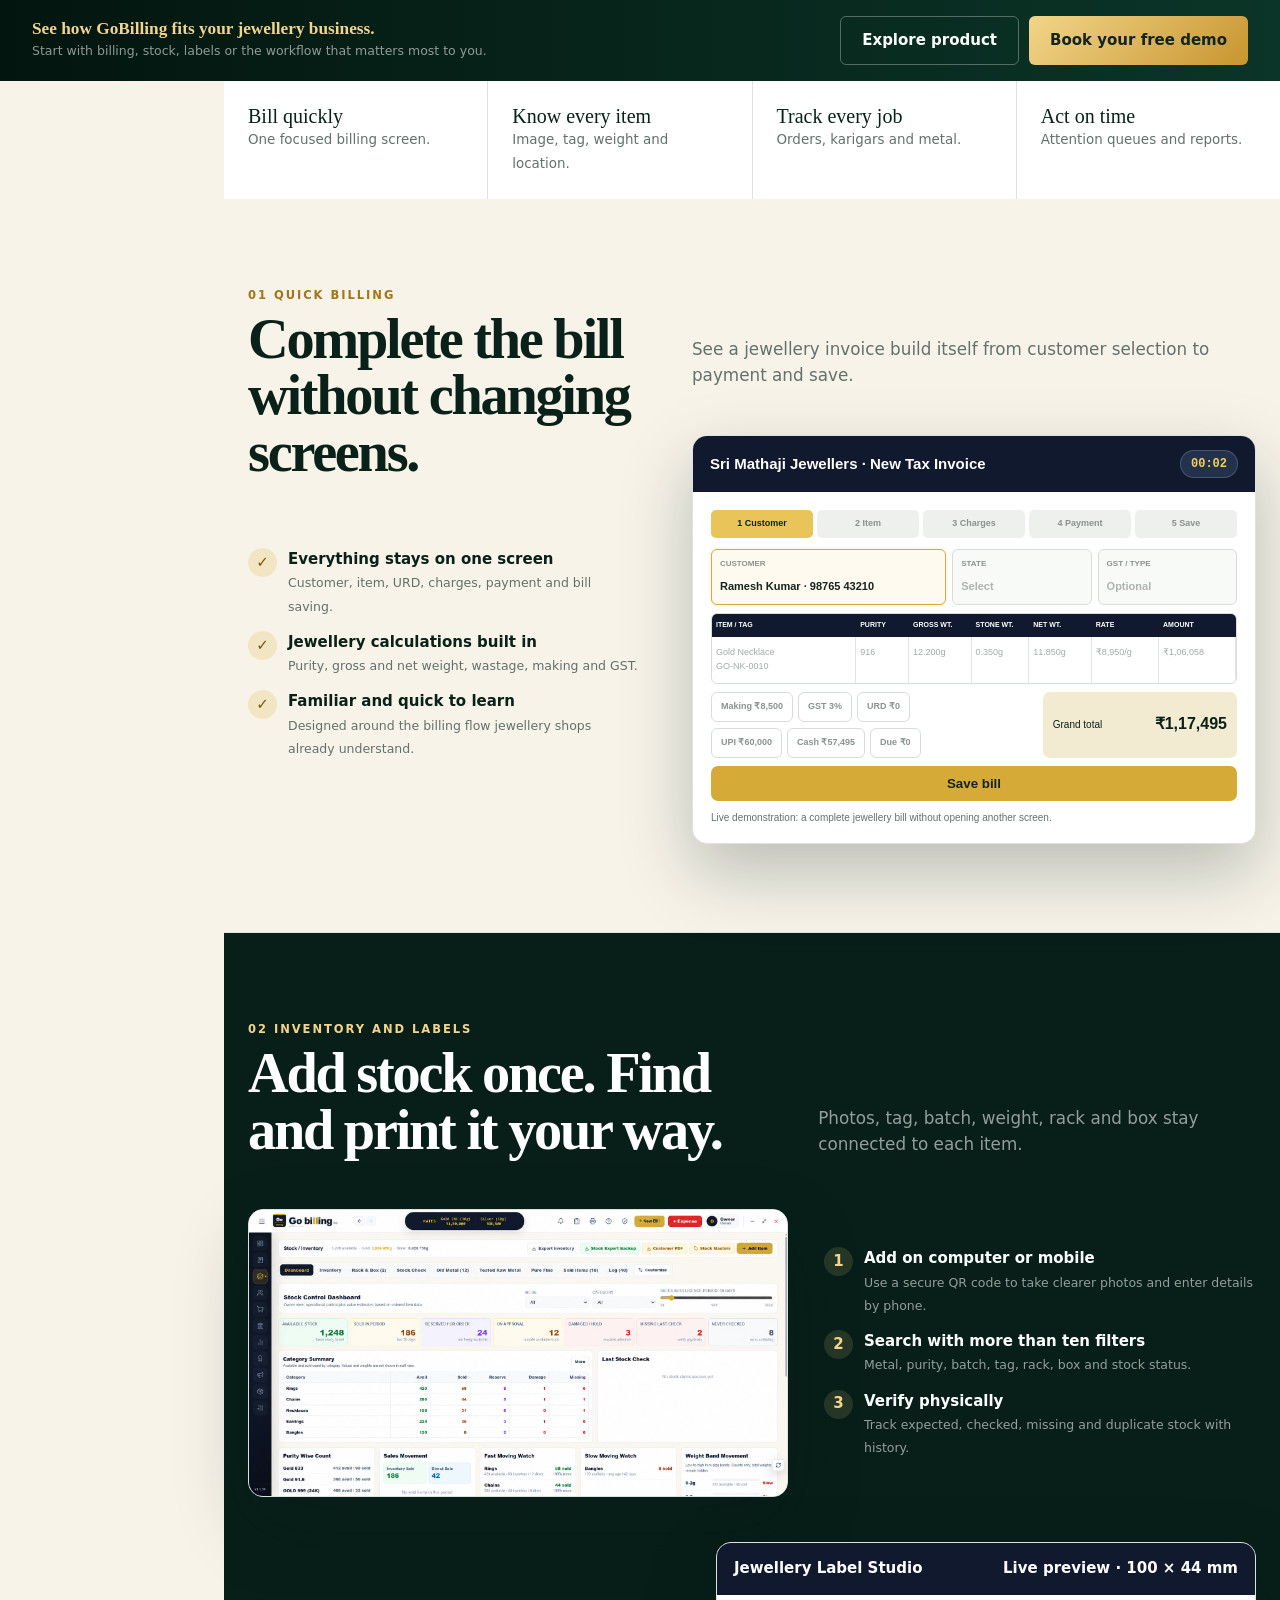
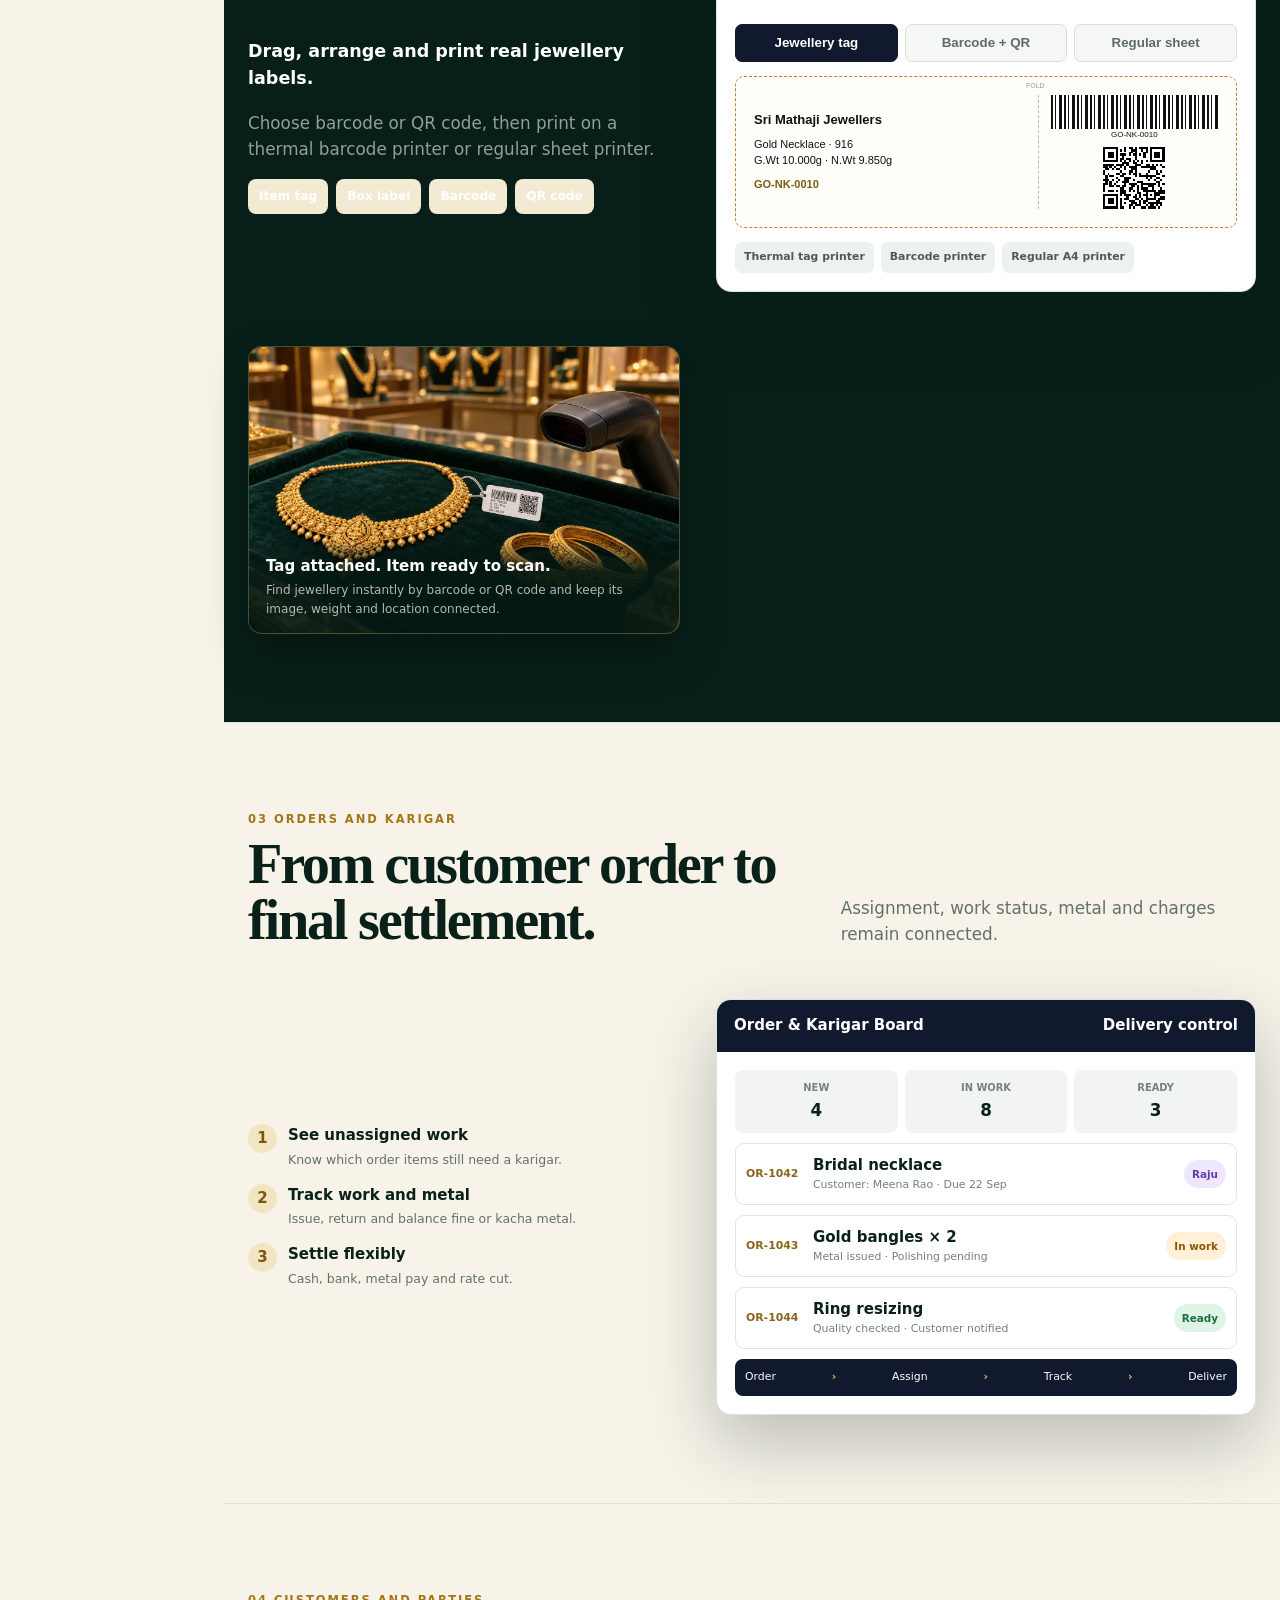
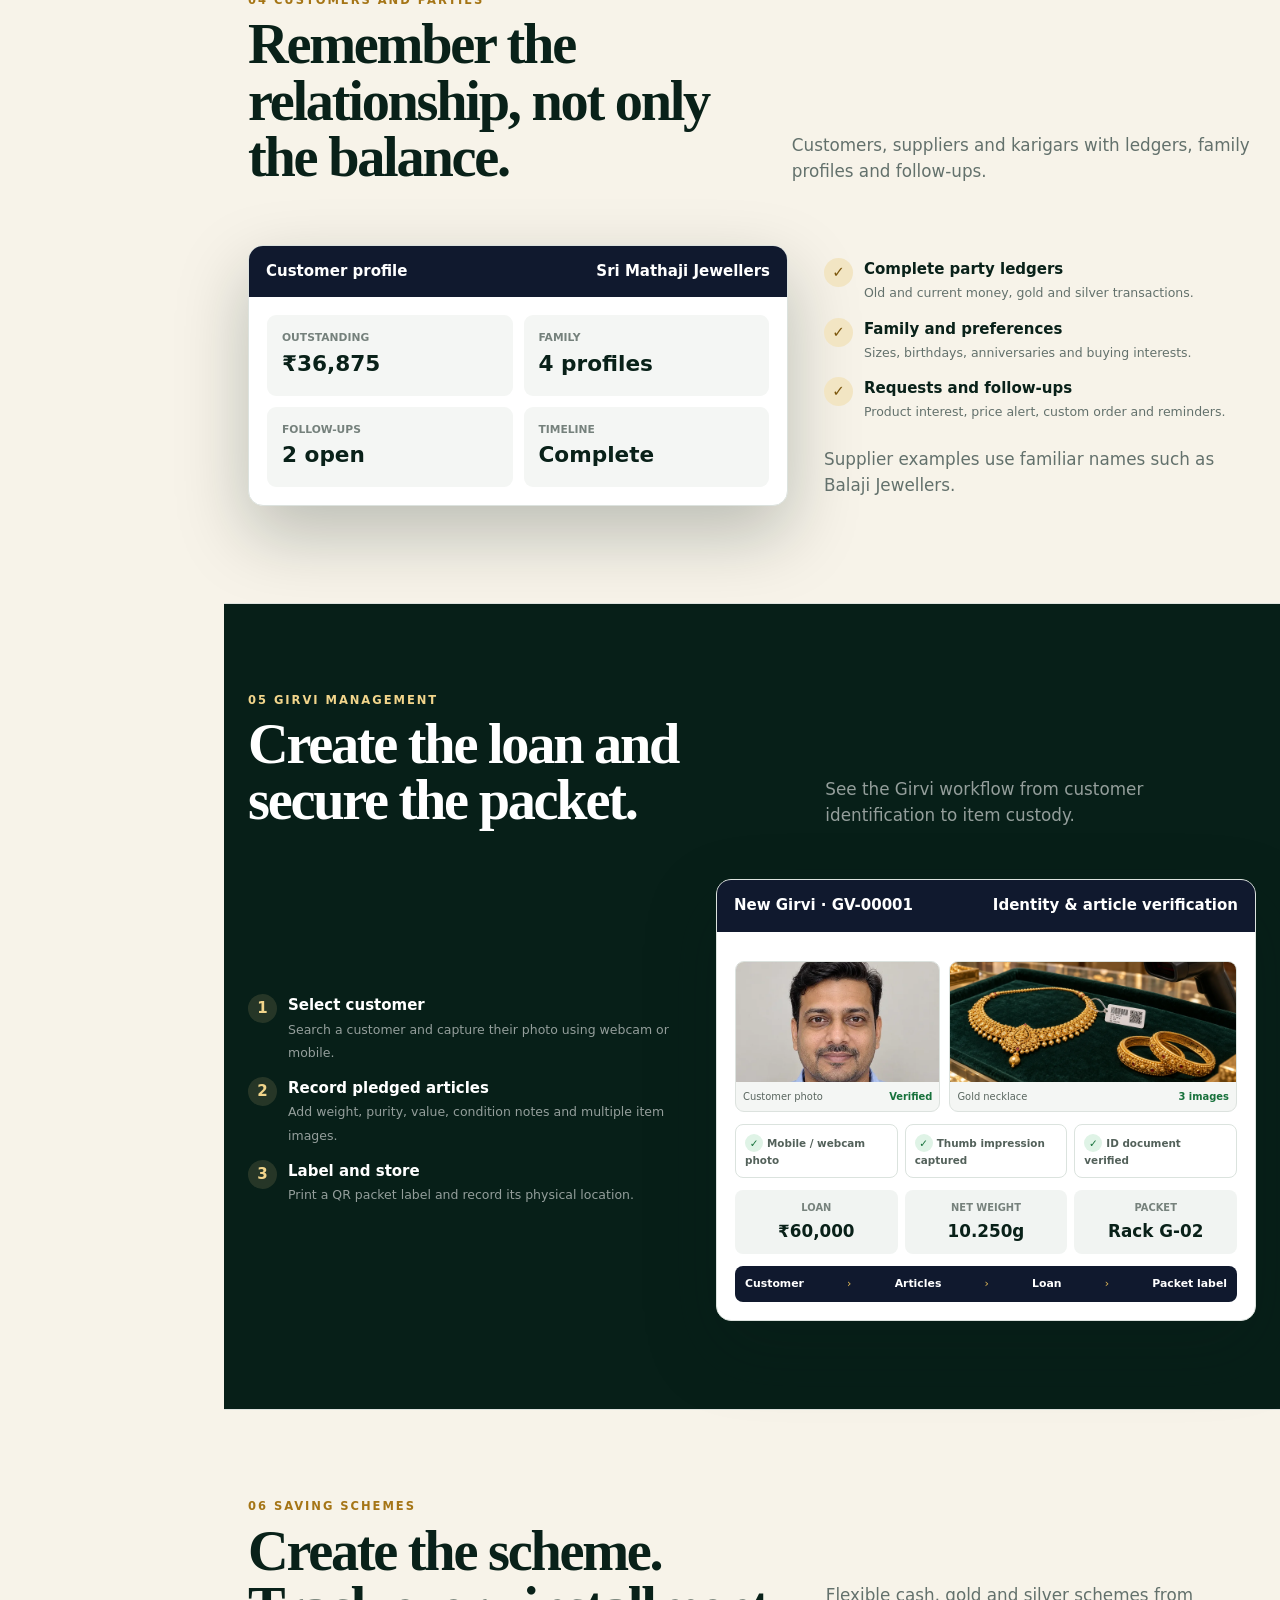
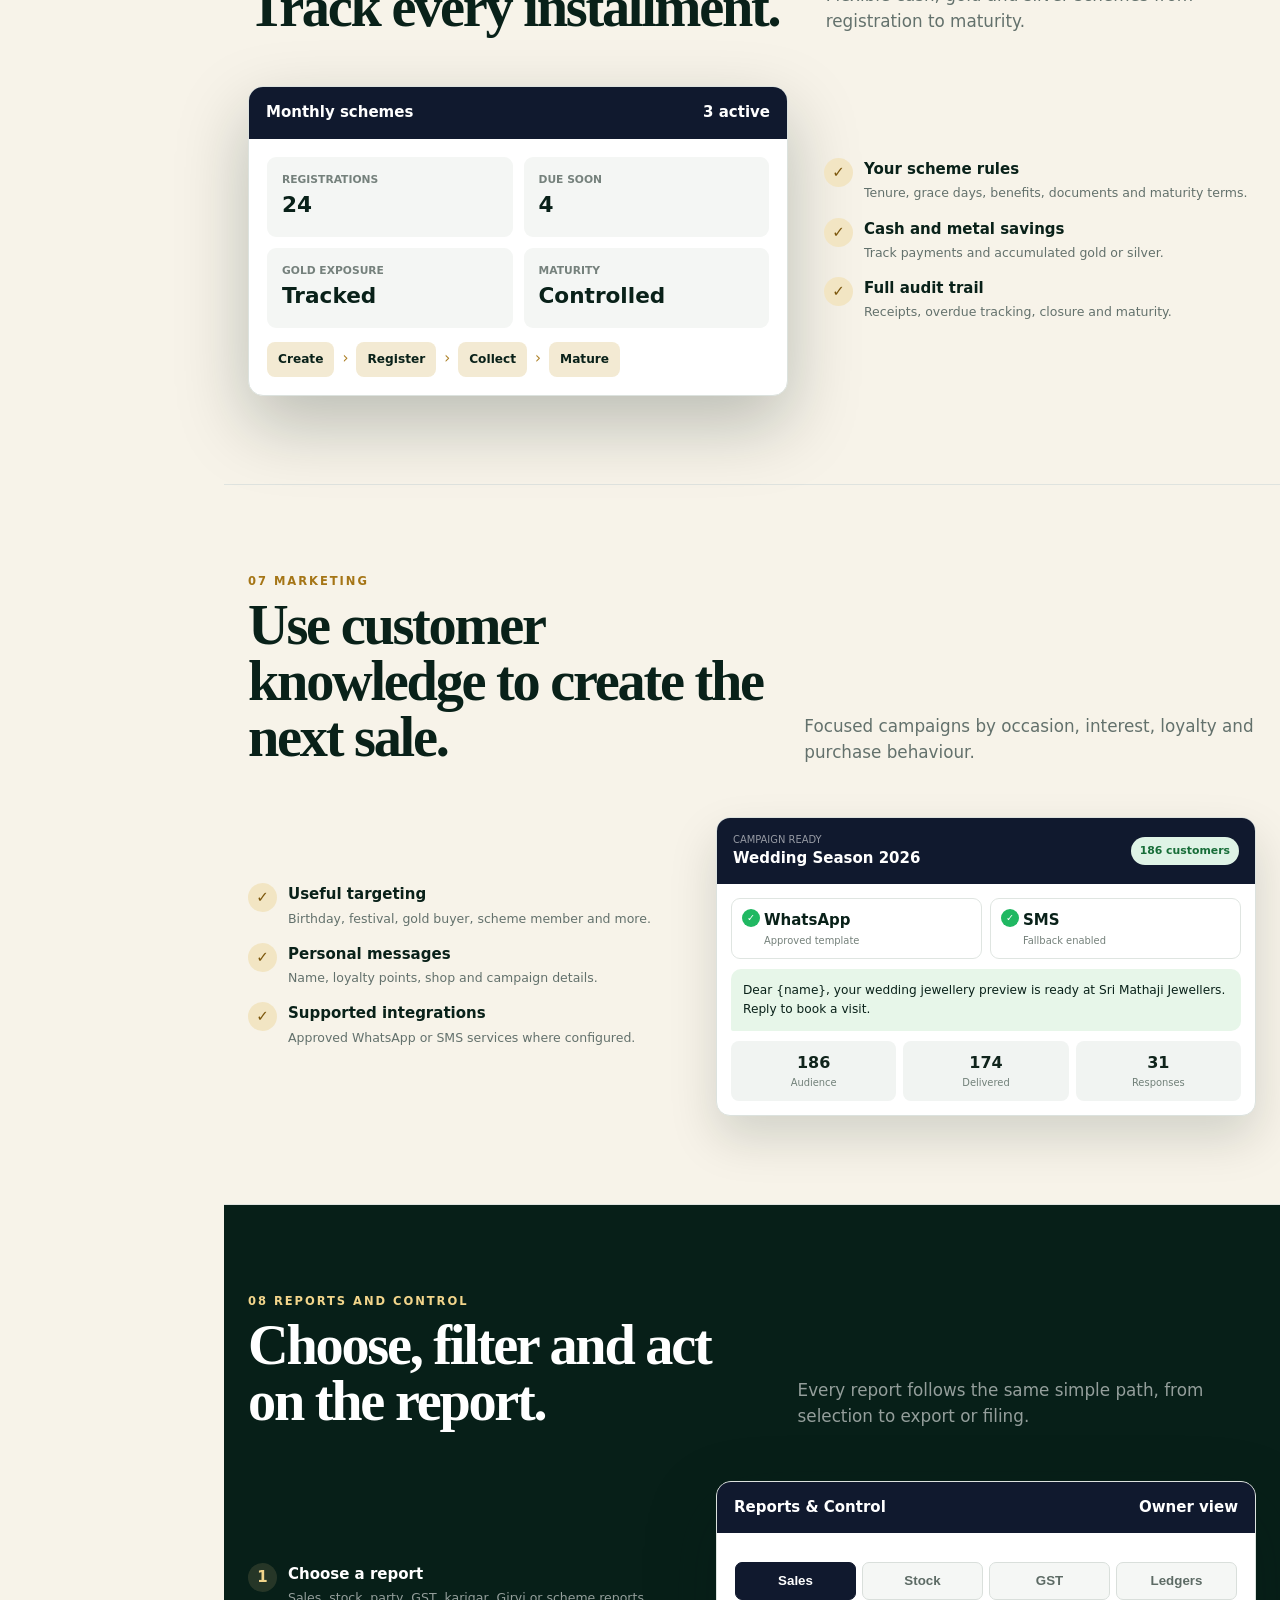
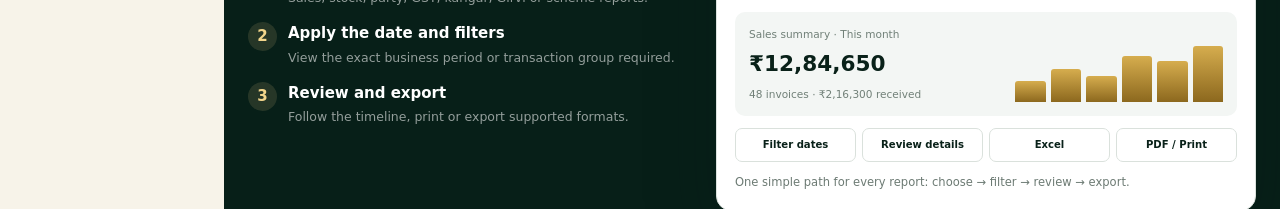
==== commit 9704e7eb: "Add Hindi and Telugu website localization" ====
--- a/index.html
+++ b/index.html
@@ -1,4 +1,4 @@
-<!doctype html><html lang="en"><head><meta charset="utf-8"><meta name="viewport" content="width=device-width,initial-scale=1"><meta name="description" content="GoBilling jewellery ERP for billing, inventory, karigar, Girvi, schemes and customer follow-up."><title>GoBilling | Jewellery ERP built for the way jewellers work</title><link rel="canonical" href="https://gobilling.app/"><meta name="theme-color" content="#071f18"><meta property="og:image" content="https://gobilling.app/assets/gobilling-social-preview-v2.png"><link rel="manifest" href="site.webmanifest"><link rel="stylesheet" href="mobile-fixes.css?v=20260916-9"><script defer src="enhancements.js?v=20260916-2"></script><style>
+<!doctype html><html lang="en"><head><meta charset="utf-8"><meta name="viewport" content="width=device-width,initial-scale=1"><meta name="description" content="GoBilling jewellery ERP for billing, inventory, karigar, Girvi, schemes and customer follow-up."><title>GoBilling | Jewellery ERP built for the way jewellers work</title><link rel="canonical" href="https://gobilling.app/"><link rel="alternate" hreflang="en" href="https://gobilling.app/"><link rel="alternate" hreflang="hi" href="https://gobilling.app/?lang=hi"><link rel="alternate" hreflang="te" href="https://gobilling.app/?lang=te"><link rel="alternate" hreflang="x-default" href="https://gobilling.app/"><meta name="theme-color" content="#071f18"><meta property="og:image" content="https://gobilling.app/assets/gobilling-social-preview-v2.png"><link rel="manifest" href="site.webmanifest"><link rel="stylesheet" href="mobile-fixes.css?v=20260916-11"><script defer src="enhancements.js?v=20260916-2"></script><script defer src="i18n.js?v=20260916-2"></script><style>
 :root{--g:#071f18;--g2:#0d3529;--gold:#d9ad52;--gold2:#f2d58b;--cream:#f7f3e9;--ink:#092119;--muted:#63716c;--line:#dce2de;--nav:224px}*{box-sizing:border-box}html{scroll-behavior:smooth;scroll-padding-top:20px}body{margin:0;background:var(--cream);color:var(--ink);font:15px/1.55 Inter,system-ui,"Segoe UI",sans-serif}a{color:inherit}.wrap{width:min(1120px,calc(100% - 48px));margin:auto}.section{padding:88px 0;border-bottom:1px solid #dfe3df}.eyebrow{font-size:.72rem;font-weight:900;letter-spacing:.17em;text-transform:uppercase;color:#a57516}h1,h2{font-family:Georgia,serif;letter-spacing:-.04em;line-height:1}h1{font-size:clamp(3.5rem,6vw,6.6rem);margin:17px 0 24px}h2{font-size:clamp(2.3rem,4.4vw,4.6rem);margin:.4rem 0 1rem}.lead{color:var(--muted);max-width:650px;font-size:1.05rem}.gold{color:var(--gold2)}
 .side{position:fixed;z-index:30;inset:0 auto 0 0;width:var(--nav);background:var(--g);color:white;padding:26px 18px;display:flex;flex-direction:column;opacity:0;pointer-events:none;transform:translateX(-100%);transition:opacity .35s ease,transform .35s ease}.modules-visible .side{opacity:1;pointer-events:auto;transform:none}.brand{display:flex;align-items:center;gap:8px;text-decoration:none;font-size:1.32rem;font-weight:900}.brand img{width:34px;height:34px;object-fit:contain}.side>small{margin:8px 0 20px 42px;color:#ffffff66;font-size:.66rem;letter-spacing:.12em}.nav{display:grid;gap:2px;overflow:auto}.nav a{padding:8px 9px;border-radius:6px;text-decoration:none;color:#ffffffad;font-size:.81rem}.nav a:hover{background:#ffffff12;color:var(--gold2)}.nav i{display:inline-block;width:24px;color:var(--gold);font-style:normal}.side-actions{margin-top:auto;display:grid;gap:8px}.side-actions a{text-decoration:none;text-align:center;padding:10px;border-radius:6px;font-weight:800;font-size:.8rem}.demo-link{background:linear-gradient(135deg,#f1d17c,#c79431);color:#10241c}.contact-link{border:1px solid #ffffff33}.side-contact{text-align:center;color:#ffffff7d;font-size:.69rem;margin-top:7px}main,footer{margin-left:var(--nav)}.mobile{display:none}
 .hero{position:relative;margin-left:calc(var(--nav)*-1);width:calc(100% + var(--nav));background:#041610;color:#fff;overflow:hidden}.concept-image{display:block;width:100%;height:auto}.concept-bar{min-height:82px;padding:15px max(32px,calc((100% - 1450px)/2));display:flex;align-items:center;justify-content:space-between;gap:24px;background:linear-gradient(90deg,#03150f,#0b3528);border-top:1px solid #d7b55a4d}.concept-note b{display:block;font:700 1.08rem Georgia,serif;color:#f2d58b}.concept-note small{color:#ffffff8e}.concept-buttons{display:flex;gap:10px;flex-wrap:wrap}.concept-mobile-points{display:none}.actions{display:flex;gap:11px;flex-wrap:wrap;margin:24px 0 0}.btn{display:inline-flex;justify-content:center;align-items:center;min-height:49px;padding:0 21px;border-radius:6px;text-decoration:none;font-weight:850;border:0;cursor:pointer}.primary{background:linear-gradient(135deg,#f2d589,#c89530);color:#12261e}.ghost{border:1px solid #ffffff4d}.proof{display:flex;gap:18px;flex-wrap:wrap;color:#ffffff91;font-size:.8rem}.proof span:before{content:"✓";color:var(--gold2);margin-right:6px}.screen{background:#fff;color:var(--ink);border:1px solid var(--line);border-radius:15px;box-shadow:0 28px 70px #061c1640;overflow:hidden}.screen-top{padding:14px 17px;background:#10192e;color:#fff;display:flex;justify-content:space-between;font-weight:850}.screen-body{padding:18px}.dash,.stats{display:grid;grid-template-columns:repeat(2,1fr);gap:11px}.metric,.stat{padding:15px;background:#f4f6f4;border-radius:9px}.metric small,.stat small{display:block;color:#75817c;font-size:.67rem;text-transform:uppercase;font-weight:800}.metric strong,.stat strong{font-size:1.35rem}.wide{grid-column:1/-1}.bar{height:7px;border-radius:10px;background:linear-gradient(90deg,var(--gold) 68%,#e6ebe7 68%);margin-top:12px}.app-foot{background:#0c2c22;color:white;padding:13px 17px;display:flex;justify-content:space-between;font-size:.75rem}
@@ -9,7 +9,7 @@
 @media(max-width:1050px){:root{--nav:0px}.side{display:none}.mobile{display:none}.hero{width:100%;margin-left:0;padding:0}.hero-grid,.visual,.visual.reverse,.demo-grid{grid-template-columns:1fr}.hero-scene{min-height:590px;max-width:760px;width:100%;margin:auto}.visual.reverse .copy{order:initial}.module-head{display:block}.outcomes{grid-template-columns:1fr 1fr}.billing-layout{grid-template-columns:.75fr 1.25fr;column-gap:32px}}
 @media(max-width:650px){.wrap{width:min(100% - 26px,1120px)}.section{padding:64px 0}h1{font-size:3.25rem}.dash,.stats,.outcomes,.fields{grid-template-columns:1fr}.wide,.field.full{grid-column:auto}.billrow{grid-template-columns:1fr 1fr}.label{grid-template-columns:1fr}.module-head{margin-bottom:25px}.workflow-tabs{grid-template-columns:1fr 1fr}.formline,.design-tools{grid-template-columns:1fr}.concept-bar{padding:18px 14px;display:grid;gap:14px}.concept-note b{font-size:1rem}.concept-mobile-points{display:grid;grid-template-columns:repeat(3,1fr);gap:5px}.concept-mobile-points span{padding:8px 4px;text-align:center;border:1px solid #d5b25352;border-radius:5px;color:#f1d48a;font-size:.68rem;font-weight:800}.concept-buttons{display:grid;grid-template-columns:1fr;width:100%}.concept-buttons .btn{width:100%}.hero-scene{min-height:430px;margin-top:12px}.monitor{width:100%;right:0;top:35px}.monitor .screen{border-width:6px;border-bottom-width:13px}.monitor .screen-body{padding:10px}.monitor .metric{padding:9px}.monitor .metric strong{font-size:1rem}.monitor:after{height:38px}.invoice{width:36%;min-height:175px;padding:11px 8px;bottom:8px;font-size:7px}.invoice-head{font-size:9px}.invoice h4{font-size:8px}.invoice-grid span{padding:4px 2px}.diary,.pen,.scene-mark{display:none}.billing-layout{display:flex;flex-direction:column;gap:20px}.billing-left,.billing-right{display:contents}.billing-heading{order:1}.billing-intro{order:2;padding-top:0}.billing-product{order:3}.billing-benefits{order:4;margin-top:5px}.bill-customer{grid-template-columns:1fr 1fr}.bill-customer .live-field:first-child{grid-column:1/-1}.bill-table{overflow-x:auto}.bill-table-head,.bill-item{min-width:620px;grid-template-columns:1.5fr .55fr .65fr .6fr .65fr .7fr .8fr}.bill-table-head span:nth-child(5),.bill-table-head span:nth-child(6),.bill-item span:nth-child(5),.bill-item span:nth-child(6){display:block}.bill-bottom{grid-template-columns:1fr}.bill-progress{grid-template-columns:repeat(5,1fr)}.bill-step{font-size:7px;padding:6px 2px}}
 </style><script>document.addEventListener('DOMContentLoaded',()=>{document.querySelectorAll('[data-workflow]').forEach((flow,index)=>{const tabs=[...flow.querySelectorAll('.workflow-tab')],views=[...flow.querySelectorAll('.workflow-view')];let current=0;const show=i=>{current=i;tabs.forEach((tab,n)=>tab.classList.toggle('active',n===i));views.forEach((view,n)=>view.classList.toggle('active',n===i))};show(0);tabs.forEach((tab,i)=>tab.addEventListener('click',()=>show(i)));setInterval(()=>show((current+1)%views.length),4200+index*350)});document.querySelectorAll('[data-billing-live]').forEach(demo=>{const fields=[...demo.querySelectorAll('[data-fill]')],steps=[...demo.querySelectorAll('.bill-step')],timer=demo.querySelector('.bill-timer'),save=demo.querySelector('.bill-save');let stage=0,seconds=0;const reset=()=>{stage=0;seconds=0;fields.forEach(el=>{el.classList.remove('filled','cursor-dot');if(el.dataset.empty)el.querySelector('b').textContent=el.dataset.empty});steps.forEach(el=>el.classList.remove('active','done'));steps[0].classList.add('active');save.classList.remove('saved');save.textContent='Save bill'};reset();setInterval(()=>{seconds++;timer.textContent='00:'+String(seconds).padStart(2,'0')},1000);setInterval(()=>{if(stage>=fields.length){save.classList.add('saved');save.textContent='✓ Bill saved in '+timer.textContent;steps.forEach(el=>{el.classList.remove('active');el.classList.add('done')});setTimeout(reset,2600);return}const el=fields[stage],step=Number(el.dataset.step||0);el.classList.add('filled','cursor-dot');if(el.dataset.value)el.querySelector('b').textContent=el.dataset.value;setTimeout(()=>el.classList.remove('cursor-dot'),750);steps.forEach((s,i)=>{s.classList.toggle('active',i===step);s.classList.toggle('done',i<step)});stage++},1350)});const hero=document.querySelector('.hero');const updateNav=()=>document.body.classList.toggle('modules-visible',window.innerWidth>1050&&window.scrollY>hero.offsetHeight-120);updateNav();addEventListener('scroll',updateNav,{passive:true});addEventListener('resize',updateNav);const dock=document.querySelector('.mobile-dock'),menu=document.querySelector('.mobile-module-menu'),menuButton=document.querySelector('.dock-current'),prev=document.querySelector('.dock-prev'),next=document.querySelector('.dock-next'),sections=[...document.querySelectorAll('main > section[id]')].filter(section=>section.id!=='top'),labels={billing:'Quick Billing',inventory:'Inventory & Labels',karigar:'Orders & Karigar',customers:'Customers & Parties',girvi:'Girvi Management',schemes:'Saving Schemes',marketing:'Marketing',reports:'Reports & Control',demo:'Book a Demo'};let active=0;const setActive=i=>{active=Math.max(0,Math.min(i,sections.length-1));const section=sections[active];menuButton.querySelector('b').textContent=labels[section.id]||section.id;menuButton.querySelector('small').textContent=String(active+1).padStart(2,'0')+' / '+String(sections.length).padStart(2,'0');prev.disabled=active===0;next.disabled=active===sections.length-1;menu.querySelectorAll('a').forEach(a=>a.classList.toggle('active',a.hash==='#'+section.id))};menuButton.addEventListener('click',()=>{const open=menu.classList.toggle('open');menuButton.setAttribute('aria-expanded',String(open))});menu.addEventListener('click',e=>{if(e.target.closest('a'))menu.classList.remove('open')});prev.addEventListener('click',()=>sections[Math.max(0,active-1)].scrollIntoView({behavior:'smooth'}));next.addEventListener('click',()=>sections[Math.min(sections.length-1,active+1)].scrollIntoView({behavior:'smooth'}));document.addEventListener('click',e=>{if(!e.target.closest('.mobile-dock')&&!e.target.closest('.mobile-module-menu'))menu.classList.remove('open')});const observer=new IntersectionObserver(entries=>{entries.filter(e=>e.isIntersecting).sort((a,b)=>b.intersectionRatio-a.intersectionRatio).slice(0,1).forEach(entry=>setActive(sections.indexOf(entry.target)))},{rootMargin:'-20% 0px -55% 0px',threshold:[0,.15,.35]});sections.forEach(section=>observer.observe(section));const updateDock=()=>dock.classList.toggle('visible',innerWidth<=650&&scrollY>hero.offsetHeight-100);updateDock();addEventListener('scroll',updateDock,{passive:true});addEventListener('resize',updateDock);setActive(0)});</script></head><body>
-<aside class="side"><a class="brand" href="#top"><img src="assets/gobilling-mark-gold.png" alt=""><span>GoBilling</span></a><small>JEWELLERY ERP</small><nav class="nav"><a href="#billing"><i>01</i>Quick Billing</a><a href="#inventory"><i>02</i>Inventory & Labels</a><a href="#karigar"><i>03</i>Orders & Karigar</a><a href="#customers"><i>04</i>Customers & Parties</a><a href="#girvi"><i>05</i>Girvi Management</a><a href="#schemes"><i>06</i>Saving Schemes</a><a href="#marketing"><i>07</i>Marketing</a><a href="#reports"><i>08</i>Reports & Control</a></nav><div class="side-actions"><a class="demo-link" href="#demo">Book a demo</a><a class="contact-link" href="#contact">Contact</a><div class="side-contact">+91 79890 70733<br>hello@gobilling.app</div></div></aside><nav class="mobile-dock" aria-label="Module navigation"><button class="dock-prev" type="button" aria-label="Previous section">‹</button><button class="dock-current" type="button" aria-expanded="false"><span><small>01 / 09</small><b>Quick Billing</b></span><i>⌃</i></button><button class="dock-next" type="button" aria-label="Next section">›</button><a href="#demo">Demo</a></nav><div class="mobile-module-menu" aria-label="Choose a GoBilling module"><div><strong>Explore GoBilling</strong><small>Choose the workflow you want to see</small></div><a href="#billing"><i>01</i><span>Quick Billing</span></a><a href="#inventory"><i>02</i><span>Inventory &amp; Labels</span></a><a href="#karigar"><i>03</i><span>Orders &amp; Karigar</span></a><a href="#customers"><i>04</i><span>Customers &amp; Parties</span></a><a href="#girvi"><i>05</i><span>Girvi Management</span></a><a href="#schemes"><i>06</i><span>Saving Schemes</span></a><a href="#marketing"><i>07</i><span>Marketing</span></a><a href="#reports"><i>08</i><span>Reports &amp; Control</span></a><a href="#demo"><i>09</i><span>Book a Demo</span></a></div><header class="mobile"><a class="brand" href="#top"><img src="assets/gobilling-mark-gold.png" alt=""><span>GoBilling</span></a><a href="#demo">Book demo</a></header><main>
+<aside class="side"><a class="brand" href="#top"><img src="assets/gobilling-mark-gold.png" alt=""><span>GoBilling</span></a><small>JEWELLERY ERP</small><nav class="nav"><a href="#billing"><i>01</i>Quick Billing</a><a href="#inventory"><i>02</i>Inventory & Labels</a><a href="#karigar"><i>03</i>Orders & Karigar</a><a href="#customers"><i>04</i>Customers & Parties</a><a href="#girvi"><i>05</i>Girvi Management</a><a href="#schemes"><i>06</i>Saving Schemes</a><a href="#marketing"><i>07</i>Marketing</a><a href="#reports"><i>08</i>Reports & Control</a></nav><div class="side-actions"><a class="demo-link" href="#demo">Book a demo</a><a class="contact-link" href="#contact">Contact</a><div class="side-contact">hello@gobilling.app</div></div></aside><nav class="mobile-dock" aria-label="Module navigation"><button class="dock-prev" type="button" aria-label="Previous section">‹</button><button class="dock-current" type="button" aria-expanded="false"><span><small>01 / 09</small><b>Quick Billing</b></span><i>⌃</i></button><button class="dock-next" type="button" aria-label="Next section">›</button><a href="#demo">Demo</a></nav><div class="mobile-module-menu" aria-label="Choose a GoBilling module"><div><strong>Explore GoBilling</strong><small>Choose the workflow you want to see</small></div><a href="#billing"><i>01</i><span>Quick Billing</span></a><a href="#inventory"><i>02</i><span>Inventory &amp; Labels</span></a><a href="#karigar"><i>03</i><span>Orders &amp; Karigar</span></a><a href="#customers"><i>04</i><span>Customers &amp; Parties</span></a><a href="#girvi"><i>05</i><span>Girvi Management</span></a><a href="#schemes"><i>06</i><span>Saving Schemes</span></a><a href="#marketing"><i>07</i><span>Marketing</span></a><a href="#reports"><i>08</i><span>Reports &amp; Control</span></a><a href="#demo"><i>09</i><span>Book a Demo</span></a></div><header class="mobile"><a class="brand" href="#top"><img src="assets/gobilling-mark-gold.png" alt=""><span>GoBilling</span></a><a href="#demo">Book demo</a></header><main>
 <section class="hero" id="top"><div class="hero-artwork"><picture><source media="(max-width:650px)" srcset="assets/gobilling-hero-mobile-v2.png"><img class="concept-image" src="assets/gobilling-social-preview-v2.png" alt="GoBilling jewellery billing and ERP software shown in a premium jewellery shop setting with dashboard, invoice and diary"></picture><div class="mobile-hero-copy"><div class="mobile-hero-brand"><img src="assets/gobilling-mark-gold.png" alt=""><span>GoBilling</span></div><h1>Jewellery Billing &amp; ERP Software</h1><div class="mobile-promise-row"><span><i><img src="assets/promise-billing.svg" alt=""></i><b>Billing</b><small>Simplified</small></span><span><i><img src="assets/promise-inventory.svg" alt=""></i><b>Inventory</b><small>In Control</small></span><span><i><img src="assets/promise-business.svg" alt=""></i><b>Business</b><small>Ahead</small></span></div><p class="mobile-built-for"><span>Built for<br>Indian Jewellery Businesses</span></p></div><div class="mobile-scene-brand monitor-brand"><img src="assets/gobilling-mark-gold.png" alt=""><b>GoBilling</b></div><div class="mobile-scene-brand invoice-brand"><img src="assets/gobilling-mark-gold.png" alt=""><b>GoBilling</b></div><div class="mobile-diary-promise">SMART BILLING TODAY.<br>STRONG BUSINESS TOMORROW</div></div><div class="concept-bar"><div class="concept-note"><b>See how GoBilling fits your jewellery business.</b><small>Start with billing, stock, labels or the workflow that matters most to you.</small></div><div class="concept-mobile-points" aria-label="GoBilling brand promises"><span>Billing Simplified</span><span>Inventory In Control</span><span>Business Ahead</span></div><div class="concept-buttons"><a class="btn ghost" href="#billing">Explore product</a><a class="btn primary" href="#demo">Book your free demo</a></div></div></section>
 <div class="outcomes"><div class="outcome"><b>Bill quickly</b><span>One focused billing screen.</span></div><div class="outcome"><b>Know every item</b><span>Image, tag, weight and location.</span></div><div class="outcome"><b>Track every job</b><span>Orders, karigars and metal.</span></div><div class="outcome"><b>Act on time</b><span>Attention queues and reports.</span></div></div>
 <section class="section" id="billing"><div class="wrap billing-layout"><div class="billing-left"><div class="billing-heading"><div class="eyebrow">01 QUICK BILLING</div><h2>Complete the bill without changing screens.</h2></div><div class="benefits billing-benefits"><div class="benefit"><i>✓</i><div><b>Everything stays on one screen</b><small>Customer, item, URD, charges, payment and bill saving.</small></div></div><div class="benefit"><i>✓</i><div><b>Jewellery calculations built in</b><small>Purity, gross and net weight, wastage, making and GST.</small></div></div><div class="benefit"><i>✓</i><div><b>Familiar and quick to learn</b><small>Designed around the billing flow jewellery shops already understand.</small></div></div></div></div><div class="billing-right"><p class="lead billing-intro">See a jewellery invoice build itself from customer selection to payment and save.</p><div class="screen billing-demo billing-product" data-billing-live><div class="screen-top"><span>Sri Mathaji Jewellers · New Tax Invoice</span><span class="bill-timer">00:00</span></div><div class="screen-body"><div class="bill-progress"><span class="bill-step">1 Customer</span><span class="bill-step">2 Item</span><span class="bill-step">3 Charges</span><span class="bill-step">4 Payment</span><span class="bill-step">5 Save</span></div><div class="bill-customer"><div class="live-field" data-fill data-step="0" data-empty="Search name or mobile" data-value="Ramesh Kumar · 98765 43210"><small>Customer</small><b>Search name or mobile</b></div><div class="live-field" data-fill data-step="0" data-empty="Select" data-value="Telangana"><small>State</small><b>Select</b></div><div class="live-field" data-fill data-step="0" data-empty="Optional" data-value="Walk-in customer"><small>GST / Type</small><b>Optional</b></div></div><div class="bill-table"><div class="bill-table-head"><span>Item / Tag</span><span>Purity</span><span>Gross Wt.</span><span>Stone Wt.</span><span>Net Wt.</span><span>Rate</span><span>Amount</span></div><div class="bill-item" data-fill data-step="1"><span>Gold Necklace<br>GO-NK-0010</span><span>916</span><span>12.200g</span><span>0.350g</span><span>11.850g</span><span>₹8,950/g</span><span>₹1,06,058</span></div></div><div class="bill-bottom"><div><div class="bill-pay"><span class="pay-chip" data-fill data-step="2">Making ₹8,500</span><span class="pay-chip" data-fill data-step="2">GST 3%</span><span class="pay-chip" data-fill data-step="2">URD ₹0</span></div><div class="bill-pay" style="margin-top:6px"><span class="pay-chip" data-fill data-step="3">UPI ₹60,000</span><span class="pay-chip" data-fill data-step="3">Cash ₹57,495</span><span class="pay-chip" data-fill data-step="3">Due ₹0</span></div></div><div class="bill-total"><span>Grand total</span><strong>₹1,17,495</strong></div><button class="bill-save" type="button">Save bill</button></div><p class="bill-note">Live demonstration: a complete jewellery bill without opening another screen.</p></div></div></div></div></div></section>
@@ -20,6 +20,6 @@
 <section class="section" id="schemes"><div class="wrap"><div class="module-head"><div><div class="eyebrow">06 SAVING SCHEMES</div><h2>Create the scheme. Track every installment.</h2></div><p class="lead">Flexible cash, gold and silver schemes from registration to maturity.</p></div><div class="visual reverse"><div class="screen"><div class="screen-top"><span>Monthly schemes</span><span>3 active</span></div><div class="screen-body"><div class="stats"><div class="stat"><small>Registrations</small><strong>24</strong></div><div class="stat"><small>Due soon</small><strong>4</strong></div><div class="stat"><small>Gold exposure</small><strong>Tracked</strong></div><div class="stat"><small>Maturity</small><strong>Controlled</strong></div></div><div class="flow" style="margin-top:14px"><b>Create</b><span>›</span><b>Register</b><span>›</span><b>Collect</b><span>›</span><b>Mature</b></div></div></div><div class="copy"><div class="benefits"><div class="benefit"><i>✓</i><div><b>Your scheme rules</b><small>Tenure, grace days, benefits, documents and maturity terms.</small></div></div><div class="benefit"><i>✓</i><div><b>Cash and metal savings</b><small>Track payments and accumulated gold or silver.</small></div></div><div class="benefit"><i>✓</i><div><b>Full audit trail</b><small>Receipts, overdue tracking, closure and maturity.</small></div></div></div></div></div></div></section>
 <section class="section" id="marketing"><div class="wrap"><div class="module-head"><div><div class="eyebrow">07 MARKETING</div><h2>Use customer knowledge to create the next sale.</h2></div><p class="lead">Focused campaigns by occasion, interest, loyalty and purchase behaviour.</p></div><div class="visual"><div class="copy"><div class="benefits"><div class="benefit"><i>✓</i><div><b>Useful targeting</b><small>Birthday, festival, gold buyer, scheme member and more.</small></div></div><div class="benefit"><i>✓</i><div><b>Personal messages</b><small>Name, loyalty points, shop and campaign details.</small></div></div><div class="benefit"><i>✓</i><div><b>Supported integrations</b><small>Approved WhatsApp or SMS services where configured.</small></div></div></div></div><div class="visual" style="display:grid;grid-template-columns:1fr 1fr;gap:12px"><div class="screen"><div class="screen-top"><span>Audience</span><span>8 match</span></div><div class="screen-body"><span class="tag">Gold buyer</span><span class="tag">Birthday</span><span class="tag">+8 filters</span></div></div><div class="phone"><div class="bubble">Dear Customer,<br><br>Your birthday jewellery benefit is ready at Sri Mathaji Jewellers.</div></div></div></div></div></section>
 <section class="section dark" id="reports"><div class="wrap"><div class="module-head"><div><div class="eyebrow gold">08 REPORTS AND CONTROL</div><h2>Choose, filter and act on the report.</h2></div><p class="lead">Every report follows the same simple path, from selection to export or filing.</p></div><div class="visual"><div class="copy"><div class="benefits"><div class="benefit"><i>1</i><div><b>Choose a report</b><small>Sales, stock, party, GST, karigar, Girvi or scheme reports.</small></div></div><div class="benefit"><i>2</i><div><b>Apply the date and filters</b><small>View the exact business period or transaction group required.</small></div></div><div class="benefit"><i>3</i><div><b>Review and export</b><small>Follow the timeline, print or export supported formats.</small></div></div></div></div><div class="screen workflow" data-workflow><div class="screen-top"><span>Reports centre</span><span>Owner access</span></div><div class="screen-body"><div class="workflow-tabs"><span class="workflow-tab active">Sales</span><span class="workflow-tab">Stock</span><span class="workflow-tab">GST</span><span class="workflow-tab">Ledgers</span></div><div class="workflow-view active report-grid"><div class="report-card"><b>Sales summary</b><small>Invoices, returns and collections</small></div><div class="report-card"><b>Profit overview</b><small>Period-based business view</small></div><div class="report-card"><b>Payment modes</b><small>Cash, bank and outstanding</small></div><div class="report-card"><b>Export</b><small>Excel · PDF · Print</small></div></div><div class="workflow-view active report-grid"><div class="report-card"><b>Available stock</b><small>Tag, weight and value</small></div><div class="report-card"><b>Movement</b><small>Fast, slow and sold items</small></div><div class="report-card"><b>Stock check</b><small>Missing and unchecked</small></div><div class="report-card"><b>Export</b><small>Excel · PDF · Print</small></div></div><div class="workflow-view report-grid"><div class="report-card"><b>GSTR-1 support</b><small>Sales and tax summary</small></div><div class="report-card"><b>Input GST</b><small>Purchase tax view</small></div><div class="report-card"><b>HSN summary</b><small>Review before filing</small></div><div class="report-card"><b>Export</b><small>Share with your CA</small></div></div><div class="workflow-view report-grid"><div class="report-card"><b>Party ledger</b><small>Money, gold and silver</small></div><div class="report-card"><b>Activity timeline</b><small>What changed and when</small></div><div class="report-card"><b>Running balance</b><small>Debit, credit and balance</small></div><div class="report-card"><b>Export</b><small>Excel · PDF · Print</small></div></div></div></div></div></div></section>
-<section class="section demo" id="demo"><div class="wrap demo-grid"><div id="contact"><div class="eyebrow gold">PERSONAL PRODUCT DEMONSTRATION</div><h2>Start with what matters to you.</h2><p class="lead" style="color:#ffffffa0">We will not overwhelm you with every module. Choose your first priority and we will demonstrate that workflow first.</p><div class="benefits"><div class="benefit"><i>1</i><div><b>Understand your current process</b><small>Billing, stock, labels or another priority.</small></div></div><div class="benefit"><i>2</i><div><b>Show only relevant workflows</b><small>Simple examples using familiar jewellery terms.</small></div></div><div class="benefit"><i>3</i><div><b>Plan setup and training</b><small>Practical next steps for your staff.</small></div></div></div><p><a class="gold" href="tel:+917989070733">+91 79890 70733</a><br><a class="gold" href="mailto:hello@gobilling.app">hello@gobilling.app</a></p></div><form class="form" id="demoForm"><div class="fields"><div class="field"><label for="name">Your name</label><input id="name" name="name" required minlength="2"></div><div class="field"><label for="shop">Business name</label><input id="shop" name="shop" required minlength="2"></div><div class="field"><label for="phone">WhatsApp number</label><input id="phone" name="phone" required pattern="[0-9]{10}" maxlength="10" inputmode="numeric"></div><div class="field"><label for="city">City</label><input id="city" name="city"></div><div class="field full"><label for="need">What should we show first?</label><select id="need" name="need"><option>Quick billing and bill design</option><option>Stock, mobile entry and labels</option><option>Orders and karigar</option><option>Customers and parties</option><option>Girvi management</option><option>Saving schemes</option><option>Marketing and follow-up</option><option>Reports and complete ERP</option></select></div><div class="field full"><label for="message">Anything we should prepare?</label><textarea id="message" name="message"></textarea></div><input name="website" tabindex="-1" autocomplete="off" style="position:absolute;left:-9999px"></div><label class="consent"><input type="checkbox" name="consent" required><span>I agree that Ratan Business Solutions may contact me. <a href="privacy-policy.html">Privacy policy</a>.</span></label><button class="btn primary" type="submit" style="width:100%">Request demo on WhatsApp</button><div id="formStatus" class="status" role="status"></div></form></div></section></main>
+<section class="section demo" id="demo"><div class="wrap demo-grid"><div id="contact"><div class="eyebrow gold">PERSONAL PRODUCT DEMONSTRATION</div><h2>Start with what matters to you.</h2><p class="lead" style="color:#ffffffa0">We will not overwhelm you with every module. Choose your first priority and we will demonstrate that workflow first.</p><div class="benefits"><div class="benefit"><i>1</i><div><b>Understand your current process</b><small>Billing, stock, labels or another priority.</small></div></div><div class="benefit"><i>2</i><div><b>Show only relevant workflows</b><small>Simple examples using familiar jewellery terms.</small></div></div><div class="benefit"><i>3</i><div><b>Plan setup and training</b><small>Practical next steps for your staff.</small></div></div></div><p><a class="gold" href="mailto:hello@gobilling.app">hello@gobilling.app</a></p></div><form class="form" id="demoForm"><div class="fields"><div class="field"><label for="name">Your name</label><input id="name" name="name" required minlength="2"></div><div class="field"><label for="shop">Business name</label><input id="shop" name="shop" required minlength="2"></div><div class="field"><label for="phone">WhatsApp number</label><input id="phone" name="phone" required pattern="[0-9]{10}" maxlength="10" inputmode="numeric"></div><div class="field"><label for="city">City</label><input id="city" name="city"></div><div class="field full"><label for="need">What should we show first?</label><select id="need" name="need"><option>Quick billing and bill design</option><option>Stock, mobile entry and labels</option><option>Orders and karigar</option><option>Customers and parties</option><option>Girvi management</option><option>Saving schemes</option><option>Marketing and follow-up</option><option>Reports and complete ERP</option></select></div><div class="field full"><label for="message">Anything we should prepare?</label><textarea id="message" name="message"></textarea></div><input name="website" tabindex="-1" autocomplete="off" style="position:absolute;left:-9999px"></div><label class="consent"><input type="checkbox" name="consent" required><span>I agree that Ratan Business Solutions may contact me. <a href="privacy-policy.html">Privacy policy</a>.</span></label><button class="btn primary" type="submit" style="width:100%">Request demo on WhatsApp</button><div id="formStatus" class="status" role="status"></div></form></div></section></main>
 <a class="wa" href="https://wa.me/917989070733?text=Hi%2C%20I%27d%20like%20to%20book%20a%20GoBilling%20demo" aria-label="Chat on WhatsApp"><svg viewBox="0 0 24 24"><path d="M12 2a10 10 0 0 0-8.6 15.1L2 22l5-1.4A10 10 0 1 0 12 2Zm5.5 14c-.2.6-1.2 1.1-1.7 1.2-.5.1-1.1.2-1.8-.1-.4-.1-.9-.3-1.5-.6-2.7-1.2-4.4-3.9-4.5-4.1-.1-.2-1.1-1.5-1.1-2.9s.7-2 1-2.3c.3-.3.6-.4.8-.4h.6c.2 0 .4 0 .6.5l.8 2c.1.2.1.4 0 .6l-.4.6c-.2.2-.3.4-.1.7.2.3.7 1.1 1.6 1.8 1.1.9 2 1.2 2.3 1.3.3.1.5.1.7-.1l.9-1.1c.2-.3.4-.2.7-.1l1.9.9c.3.1.5.2.5.4 0 .1 0 .7-.2 1.3Z"/></svg></a><footer><div class="wrap footer"><span>© 2026 Ratan Business Solutions · GoBilling</span><span><a href="privacy-policy.html">Privacy</a> · <a href="terms.html">Terms & Refunds</a> · Monday to Saturday, 10 AM to 6 PM IST</span></div></footer>
-<script>const endpoint='https://aroeljcaizpjxnfgrmtw.supabase.co/functions/v1/marketing-capture',q=new URLSearchParams(location.search),attr={utm_source:q.get('utm_source')||'',utm_medium:q.get('utm_medium')||'',utm_campaign:q.get('utm_campaign')||''};let sid=sessionStorage.getItem('gb_session_id');if(!sid){sid=crypto.randomUUID();sessionStorage.setItem('gb_session_id',sid)}const capture=(p,k=false)=>fetch(endpoint,{method:'POST',headers:{'Content-Type':'application/json'},keepalive:k,body:JSON.stringify({...p,...attr,page_path:location.pathname,landing_page:location.href,referrer:document.referrer,session_id:sid})}),track=(e,m={})=>navigator.doNotTrack==='1'?Promise.resolve():capture({kind:'event',event_name:e,metadata:m},true).catch(()=>{});if(location.protocol==='https:')track('page_view');document.querySelectorAll('a[href*="wa.me"]').forEach(a=>a.addEventListener('click',()=>track('whatsapp_click')));const form=document.getElementById('demoForm'),status=document.getElementById('formStatus'),started=Date.now();form.addEventListener('submit',async e=>{e.preventDefault();if(!form.reportValidity())return;const d=new FormData(form),b=form.querySelector('button');b.disabled=true;b.textContent='Preparing your request...';try{if(location.protocol==='https:'){const saved=await capture({kind:'lead',name:d.get('name'),shop_name:d.get('shop'),phone:d.get('phone'),website:d.get('website'),consent:d.get('consent')==='on',elapsed_ms:Date.now()-started});if(!saved.ok)throw 0;await track('lead_submit')}}catch(x){await track('lead_error')}const msg=['Hi, I would like to book a GoBilling demo.','',`Name: ${d.get('name')}`,`Business: ${d.get('shop')}`,`Phone: ${d.get('phone')}`,`City: ${d.get('city')||'Not provided'}`,`Show first: ${d.get('need')}`,`Notes: ${d.get('message')||'None'}`].join('\n');location.href=`https://wa.me/917989070733?text=${encodeURIComponent(msg)}`})</script></body></html>
+<script>const endpoint='https://aroeljcaizpjxnfgrmtw.supabase.co/functions/v1/marketing-capture',q=new URLSearchParams(location.search),attr={utm_source:q.get('utm_source')||'',utm_medium:q.get('utm_medium')||'',utm_campaign:q.get('utm_campaign')||''};let sid=sessionStorage.getItem('gb_session_id');if(!sid){sid=crypto.randomUUID();sessionStorage.setItem('gb_session_id',sid)}const capture=(p,k=false)=>fetch(endpoint,{method:'POST',headers:{'Content-Type':'application/json'},keepalive:k,body:JSON.stringify({...p,...attr,page_path:location.pathname,landing_page:location.href,referrer:document.referrer,session_id:sid,language:document.documentElement.lang})}),track=(e,m={})=>navigator.doNotTrack==='1'?Promise.resolve():capture({kind:'event',event_name:e,metadata:m},true).catch(()=>{});if(location.protocol==='https:')track('page_view');document.querySelectorAll('a[href*="wa.me"]').forEach(a=>a.addEventListener('click',()=>track('whatsapp_click')));const form=document.getElementById('demoForm'),status=document.getElementById('formStatus'),started=Date.now();form.addEventListener('submit',async e=>{e.preventDefault();if(!form.reportValidity())return;const d=new FormData(form),b=form.querySelector('button');b.disabled=true;b.textContent=window.GoBillingI18n?.formPreparing()||'Preparing your request...';try{if(location.protocol==='https:'){const saved=await capture({kind:'lead',name:d.get('name'),shop_name:d.get('shop'),phone:d.get('phone'),website:d.get('website'),consent:d.get('consent')==='on',elapsed_ms:Date.now()-started});if(!saved.ok)throw 0;await track('lead_submit')}}catch(x){await track('lead_error')}const messageData={name:d.get('name'),shop:d.get('shop'),phone:d.get('phone'),city:d.get('city'),need:d.get('need'),message:d.get('message')},msg=window.GoBillingI18n?.whatsappMessage(messageData)||['Hi, I would like to book a GoBilling demo.','',`Name: ${messageData.name}`,`Business: ${messageData.shop}`,`Phone: ${messageData.phone}`,`City: ${messageData.city||'Not provided'}`,`Show first: ${messageData.need}`,`Notes: ${messageData.message||'None'}`].join('\n');location.href=`https://wa.me/917989070733?text=${encodeURIComponent(msg)}`})</script></body></html>
--- a/mobile-fixes.css
+++ b/mobile-fixes.css
@@ -3,6 +3,109 @@
 .mobile-scene-brand,
 .mobile-diary-promise {
   display: none;
+}
+
+/* Language selector and Indian-script typography. */
+.language-switcher {
+  position: relative;
+  z-index: 20;
+  display: inline-flex;
+  align-items: center;
+  gap: 7px;
+  min-height: 36px;
+  padding: 5px 9px;
+  border: 1px solid #d8b55a66;
+  border-radius: 8px;
+  background: #06251dcc;
+  color: #f5df9e;
+  box-shadow: 0 8px 24px #001a1252;
+  backdrop-filter: blur(10px);
+}
+
+.language-switcher span {
+  color: #e3bd5c;
+  font-size: .82rem;
+  font-weight: 900;
+}
+
+.language-switcher select {
+  max-width: 105px;
+  border: 0;
+  outline: 0;
+  background: transparent;
+  color: #fff;
+  font: 750 .76rem/1.2 Inter, "Noto Sans Devanagari", "Noto Sans Telugu", system-ui, sans-serif;
+  cursor: pointer;
+}
+
+.language-switcher select option {
+  background: #08271f;
+  color: #fff;
+}
+
+.language-switcher-side {
+  margin: 0 0 17px 40px;
+  align-self: flex-start;
+}
+
+.language-switcher-mobile {
+  position: absolute;
+  top: 24px;
+  left: 32px;
+  display: inline-flex;
+}
+
+html[lang="hi"] body,
+html[lang="te"] body {
+  font-family: "Noto Sans Devanagari", "Noto Sans Telugu", Inter, "Segoe UI", system-ui, sans-serif;
+}
+
+html[lang="hi"] h1,
+html[lang="hi"] h2,
+html[lang="te"] h1,
+html[lang="te"] h2 {
+  font-family: "Noto Sans Devanagari", "Noto Sans Telugu", Georgia, serif;
+  letter-spacing: -.025em;
+  line-height: 1.08;
+}
+
+@media (max-width: 650px) {
+  .language-switcher-side {
+    display: none;
+  }
+
+  .language-switcher-mobile {
+    position: absolute;
+    top: 10px;
+    left: auto;
+    right: 10px;
+    display: inline-flex;
+    min-height: 32px;
+    padding: 4px 7px;
+    border-radius: 999px;
+  }
+
+  .language-switcher-mobile span {
+    display: none;
+  }
+
+  .language-switcher-mobile select {
+    max-width: 75px;
+    font-size: .67rem;
+  }
+
+  html[lang="hi"] .mobile-hero-copy h1,
+  html[lang="te"] .mobile-hero-copy h1 {
+    max-width: 330px;
+    font-size: clamp(1.45rem, 6.8vw, 1.8rem);
+    line-height: 1.08;
+  }
+
+  html[lang="hi"] .billing-heading h2,
+  html[lang="te"] .billing-heading h2 {
+    font-size: clamp(2.25rem, 10vw, 3rem);
+    line-height: 1.08;
+  }
 }
 
 .mobile-dock,
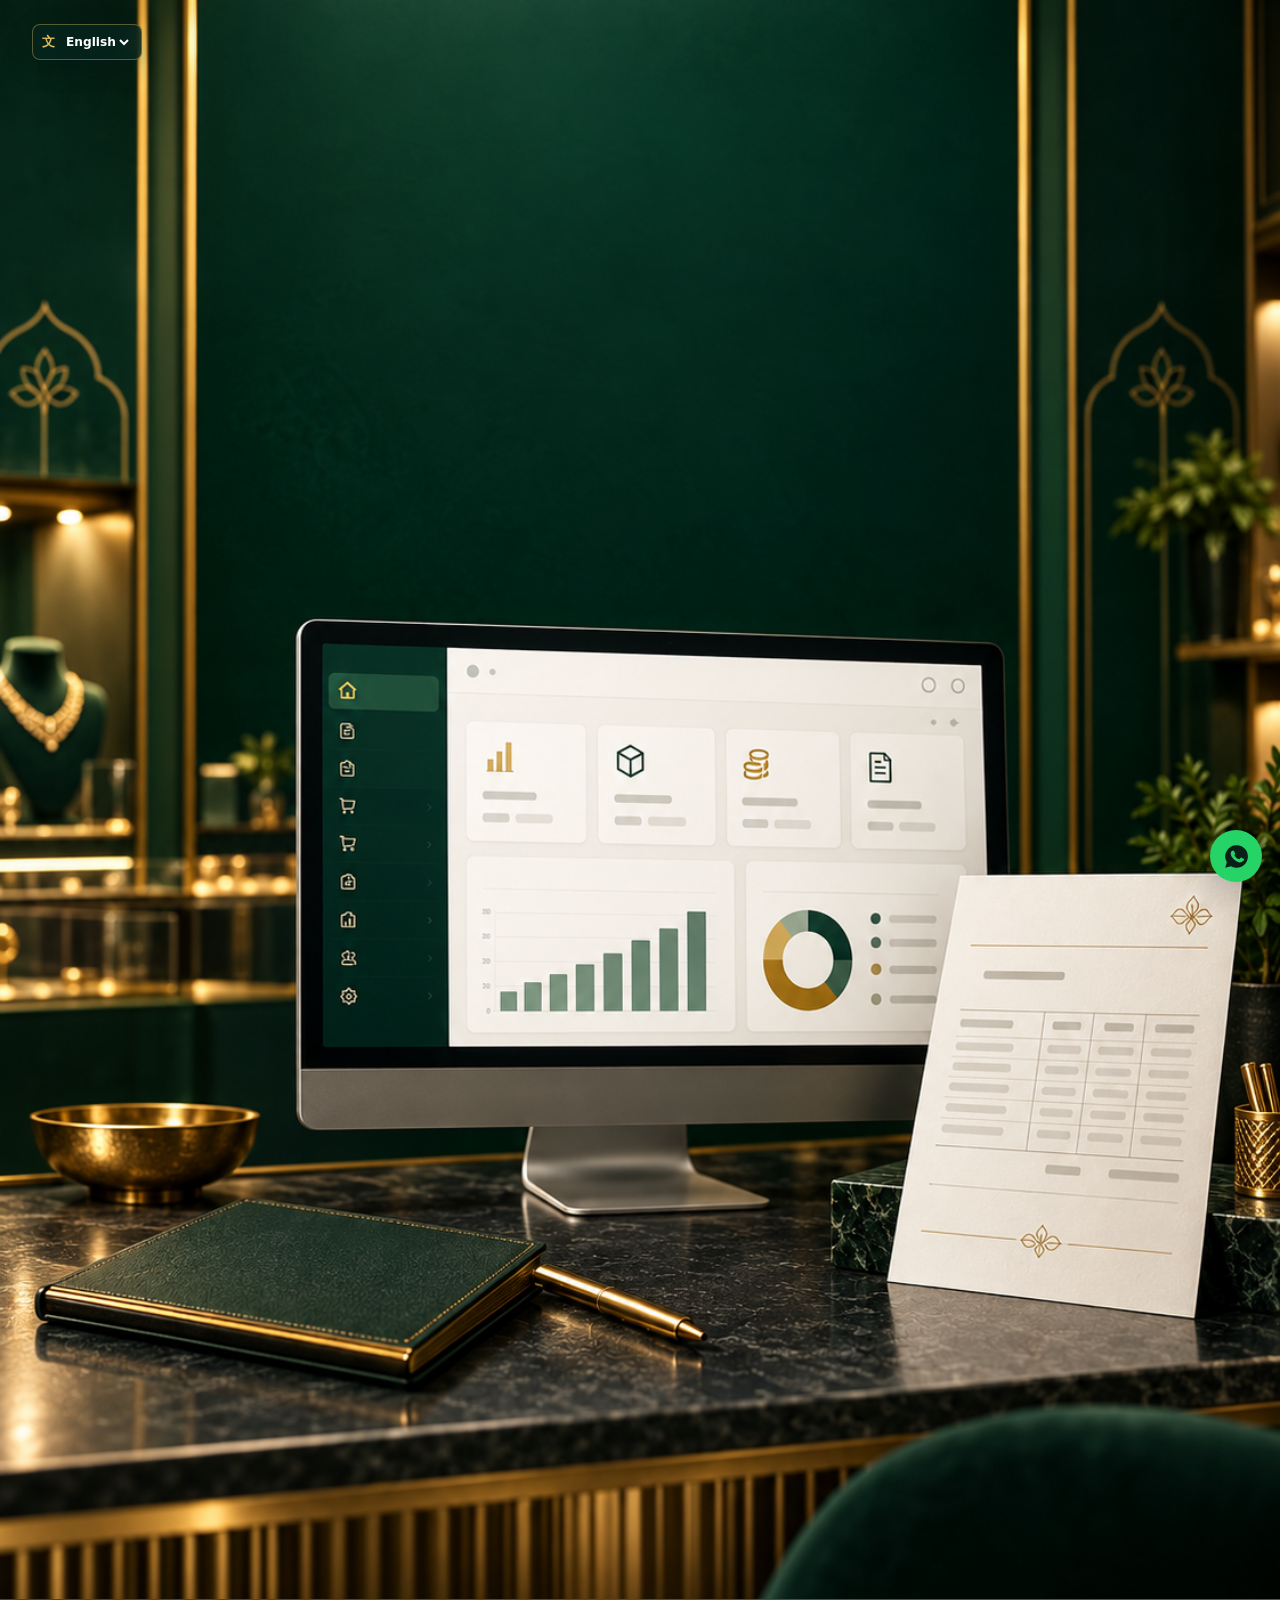
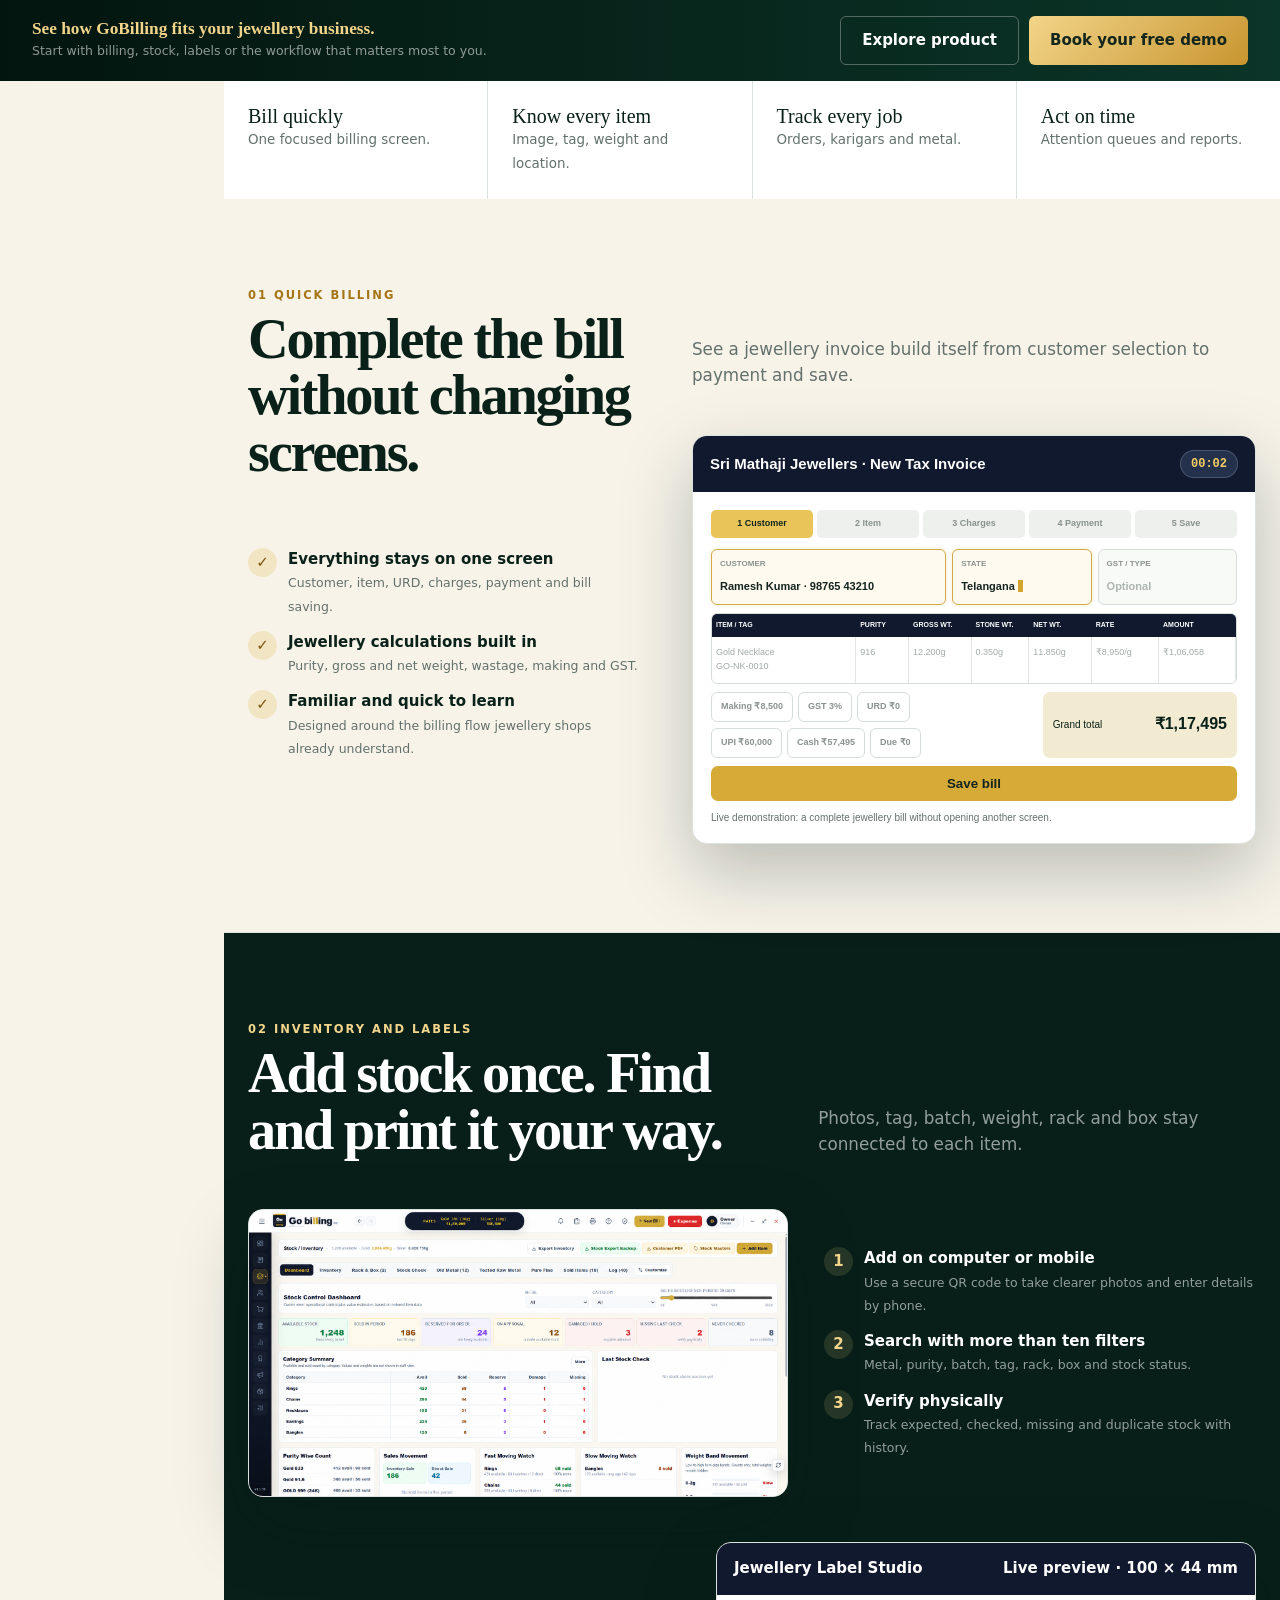
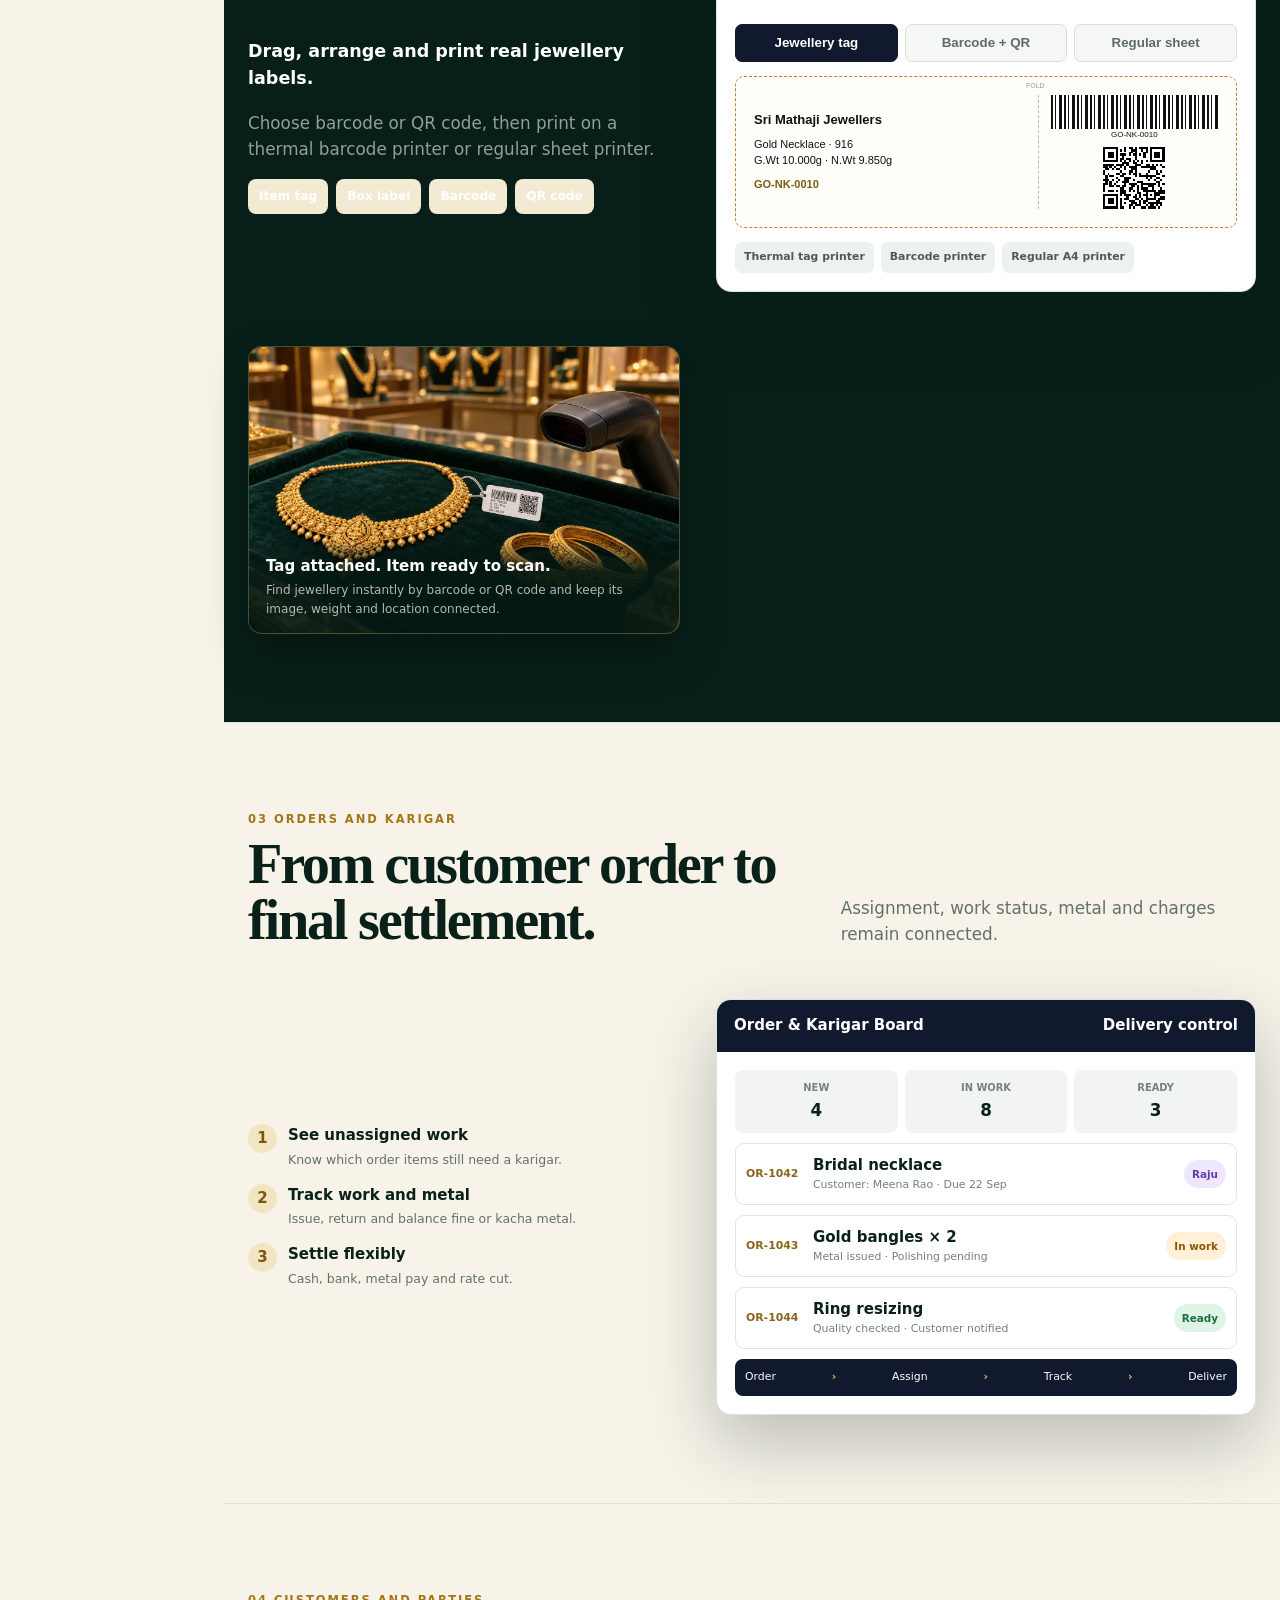
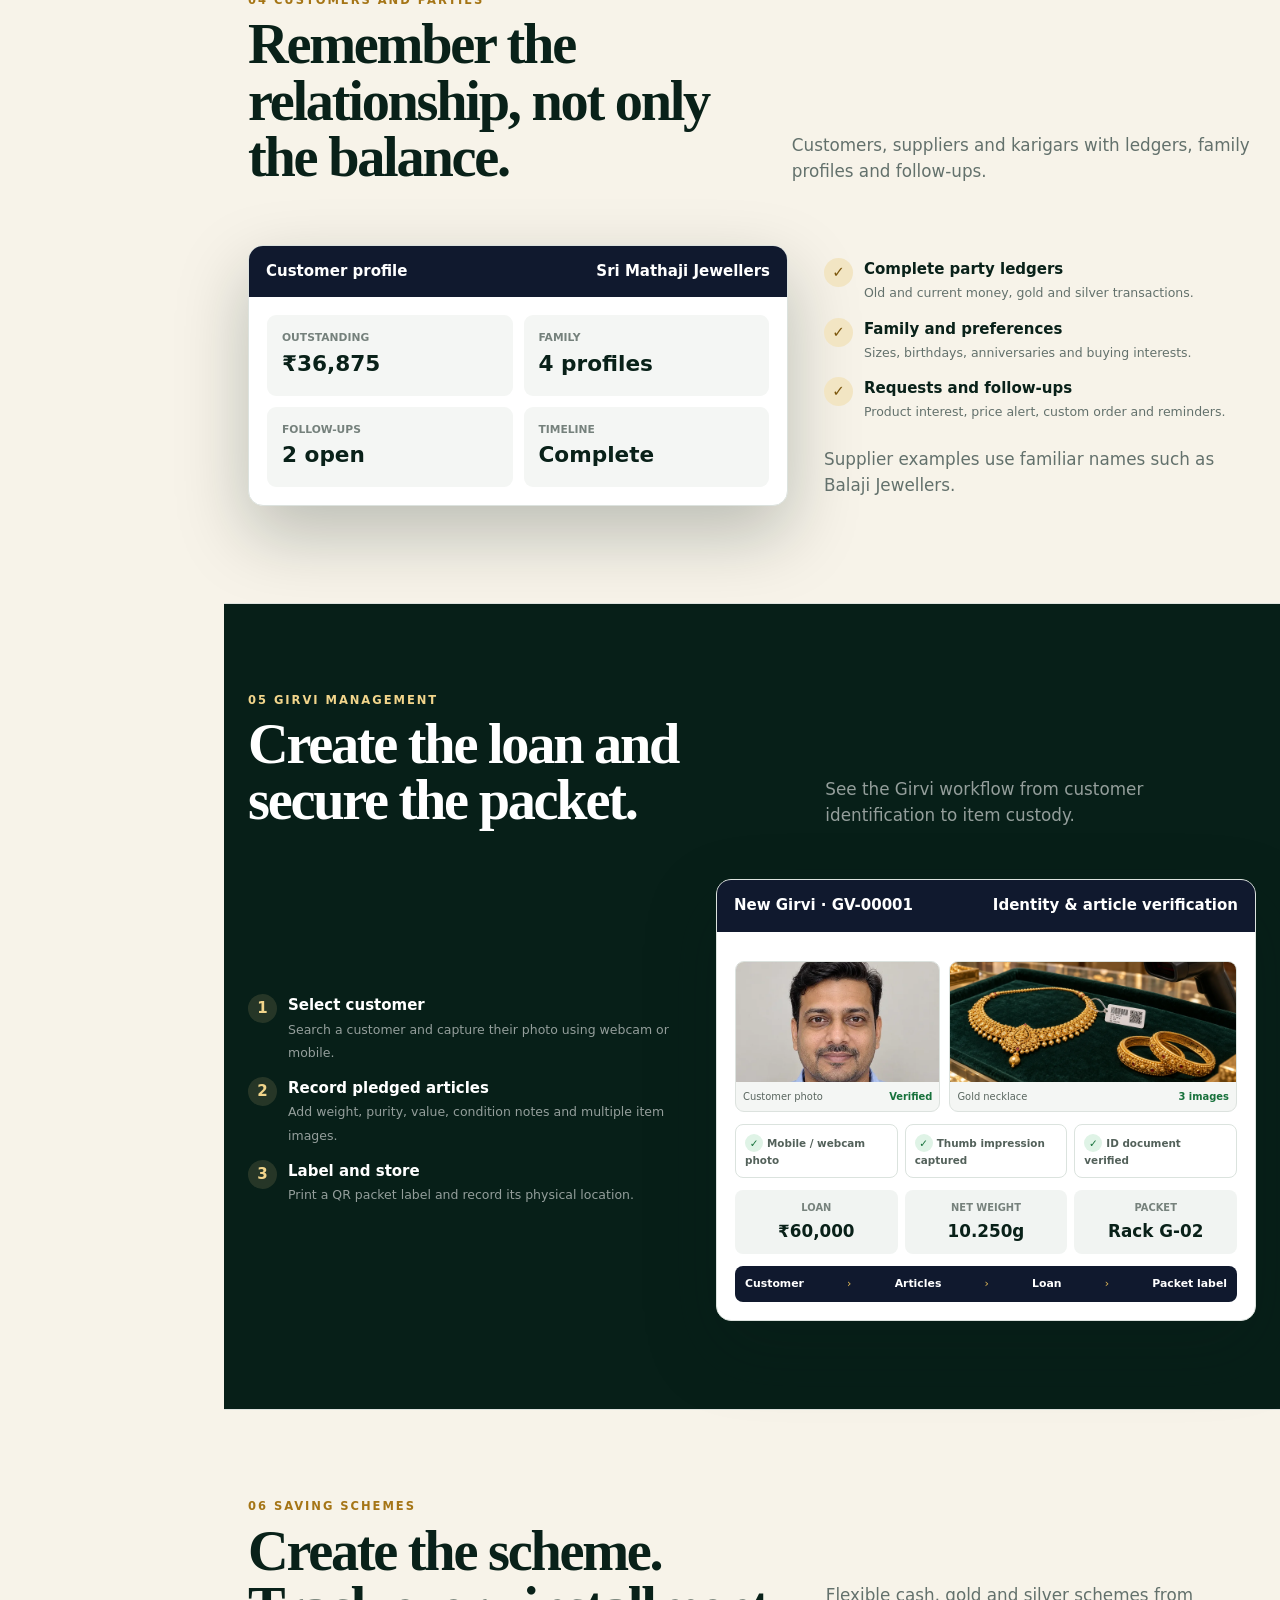
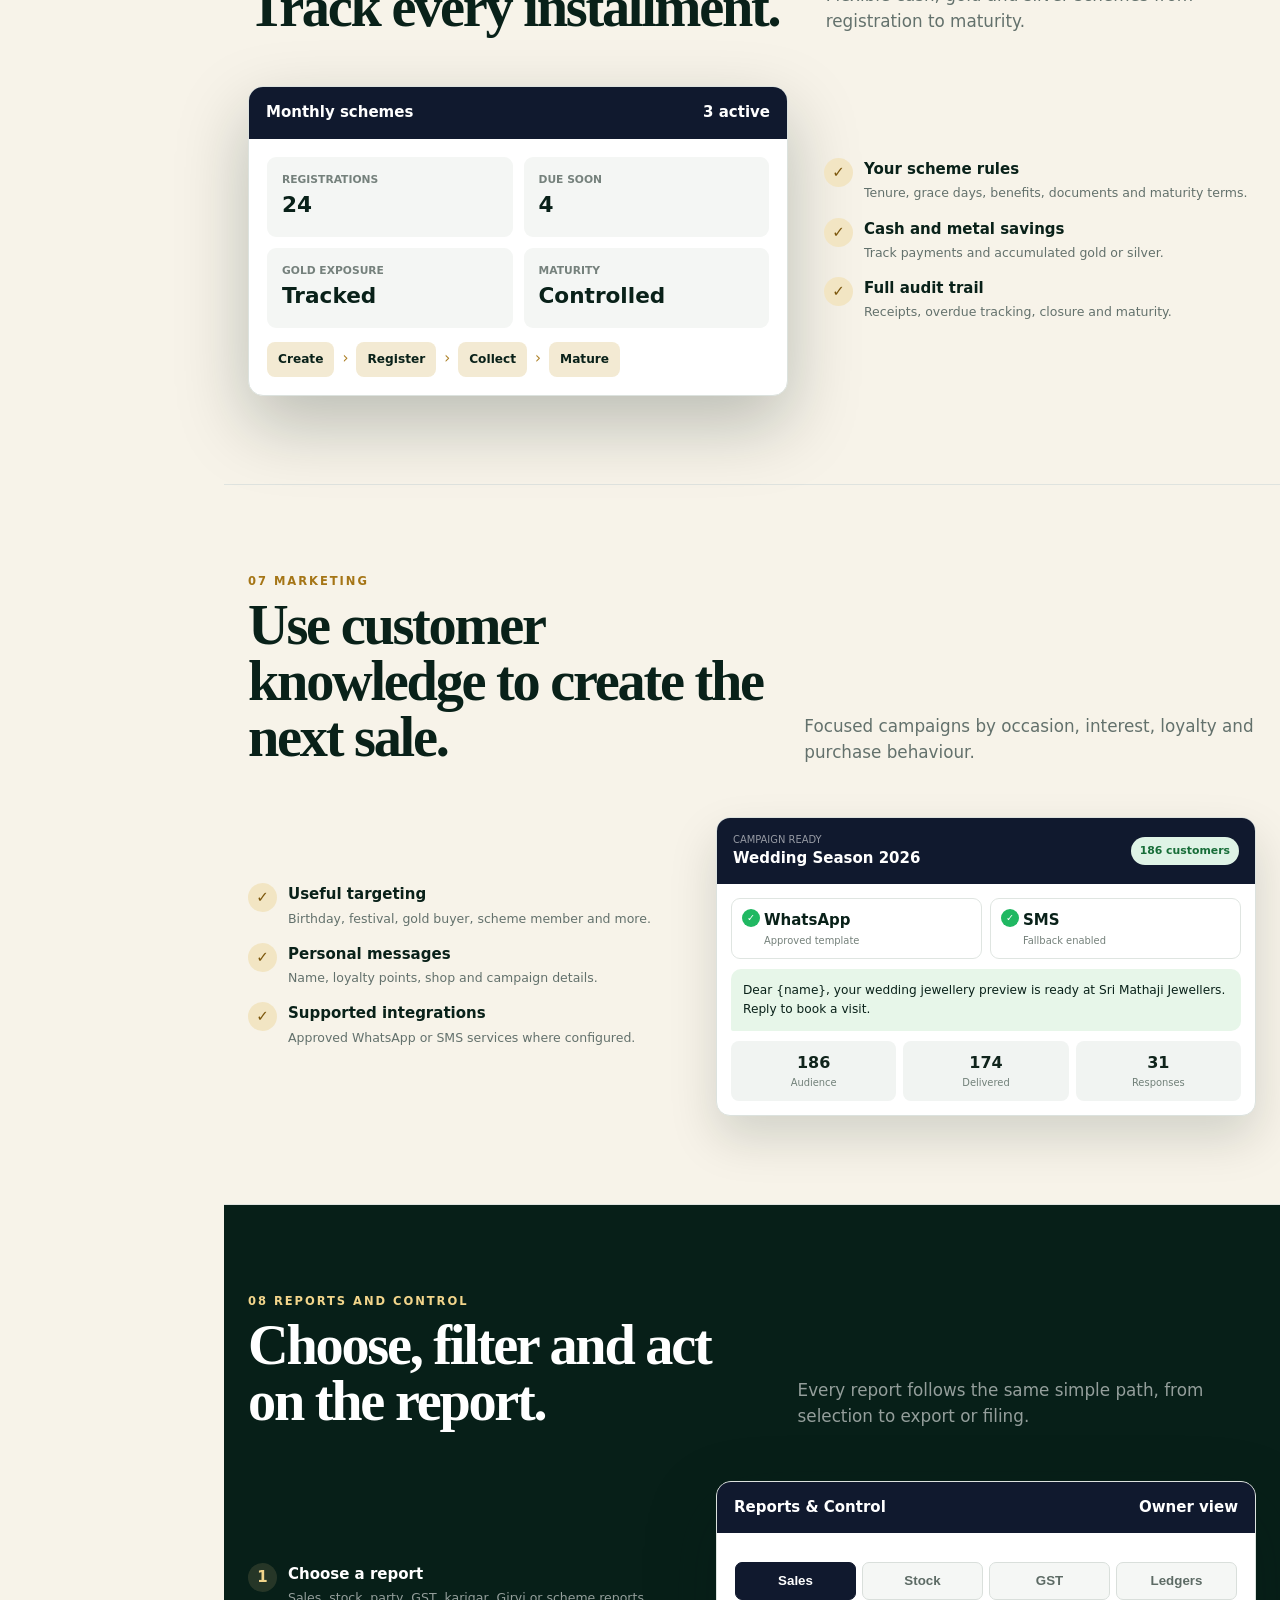
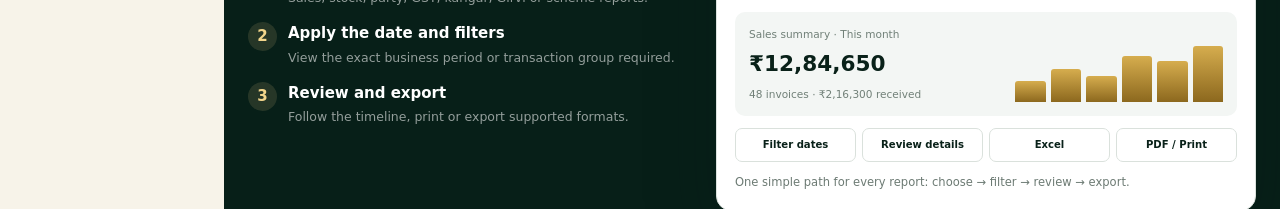
==== commit af39519f: "Refine Hindi and Telugu jewellery terminology" ====
--- a/index.html
+++ b/index.html
@@ -1,4 +1,4 @@
-<!doctype html><html lang="en"><head><meta charset="utf-8"><meta name="viewport" content="width=device-width,initial-scale=1"><meta name="description" content="GoBilling jewellery ERP for billing, inventory, karigar, Girvi, schemes and customer follow-up."><title>GoBilling | Jewellery ERP built for the way jewellers work</title><link rel="canonical" href="https://gobilling.app/"><link rel="alternate" hreflang="en" href="https://gobilling.app/"><link rel="alternate" hreflang="hi" href="https://gobilling.app/?lang=hi"><link rel="alternate" hreflang="te" href="https://gobilling.app/?lang=te"><link rel="alternate" hreflang="x-default" href="https://gobilling.app/"><meta name="theme-color" content="#071f18"><meta property="og:image" content="https://gobilling.app/assets/gobilling-social-preview-v2.png"><link rel="manifest" href="site.webmanifest"><link rel="stylesheet" href="mobile-fixes.css?v=20260916-11"><script defer src="enhancements.js?v=20260916-2"></script><script defer src="i18n.js?v=20260916-2"></script><style>
+<!doctype html><html lang="en"><head><meta charset="utf-8"><meta name="viewport" content="width=device-width,initial-scale=1"><meta name="description" content="GoBilling jewellery ERP for billing, inventory, karigar, Girvi, schemes and customer follow-up."><title>GoBilling | Jewellery ERP built for the way jewellers work</title><link rel="canonical" href="https://gobilling.app/"><link rel="alternate" hreflang="en" href="https://gobilling.app/"><link rel="alternate" hreflang="hi" href="https://gobilling.app/?lang=hi"><link rel="alternate" hreflang="te" href="https://gobilling.app/?lang=te"><link rel="alternate" hreflang="x-default" href="https://gobilling.app/"><meta name="theme-color" content="#071f18"><meta property="og:image" content="https://gobilling.app/assets/gobilling-social-preview-v2.png"><link rel="manifest" href="site.webmanifest"><link rel="stylesheet" href="mobile-fixes.css?v=20260916-11"><script defer src="enhancements.js?v=20260916-2"></script><script defer src="i18n.js?v=20260917-1"></script><style>
 :root{--g:#071f18;--g2:#0d3529;--gold:#d9ad52;--gold2:#f2d58b;--cream:#f7f3e9;--ink:#092119;--muted:#63716c;--line:#dce2de;--nav:224px}*{box-sizing:border-box}html{scroll-behavior:smooth;scroll-padding-top:20px}body{margin:0;background:var(--cream);color:var(--ink);font:15px/1.55 Inter,system-ui,"Segoe UI",sans-serif}a{color:inherit}.wrap{width:min(1120px,calc(100% - 48px));margin:auto}.section{padding:88px 0;border-bottom:1px solid #dfe3df}.eyebrow{font-size:.72rem;font-weight:900;letter-spacing:.17em;text-transform:uppercase;color:#a57516}h1,h2{font-family:Georgia,serif;letter-spacing:-.04em;line-height:1}h1{font-size:clamp(3.5rem,6vw,6.6rem);margin:17px 0 24px}h2{font-size:clamp(2.3rem,4.4vw,4.6rem);margin:.4rem 0 1rem}.lead{color:var(--muted);max-width:650px;font-size:1.05rem}.gold{color:var(--gold2)}
 .side{position:fixed;z-index:30;inset:0 auto 0 0;width:var(--nav);background:var(--g);color:white;padding:26px 18px;display:flex;flex-direction:column;opacity:0;pointer-events:none;transform:translateX(-100%);transition:opacity .35s ease,transform .35s ease}.modules-visible .side{opacity:1;pointer-events:auto;transform:none}.brand{display:flex;align-items:center;gap:8px;text-decoration:none;font-size:1.32rem;font-weight:900}.brand img{width:34px;height:34px;object-fit:contain}.side>small{margin:8px 0 20px 42px;color:#ffffff66;font-size:.66rem;letter-spacing:.12em}.nav{display:grid;gap:2px;overflow:auto}.nav a{padding:8px 9px;border-radius:6px;text-decoration:none;color:#ffffffad;font-size:.81rem}.nav a:hover{background:#ffffff12;color:var(--gold2)}.nav i{display:inline-block;width:24px;color:var(--gold);font-style:normal}.side-actions{margin-top:auto;display:grid;gap:8px}.side-actions a{text-decoration:none;text-align:center;padding:10px;border-radius:6px;font-weight:800;font-size:.8rem}.demo-link{background:linear-gradient(135deg,#f1d17c,#c79431);color:#10241c}.contact-link{border:1px solid #ffffff33}.side-contact{text-align:center;color:#ffffff7d;font-size:.69rem;margin-top:7px}main,footer{margin-left:var(--nav)}.mobile{display:none}
 .hero{position:relative;margin-left:calc(var(--nav)*-1);width:calc(100% + var(--nav));background:#041610;color:#fff;overflow:hidden}.concept-image{display:block;width:100%;height:auto}.concept-bar{min-height:82px;padding:15px max(32px,calc((100% - 1450px)/2));display:flex;align-items:center;justify-content:space-between;gap:24px;background:linear-gradient(90deg,#03150f,#0b3528);border-top:1px solid #d7b55a4d}.concept-note b{display:block;font:700 1.08rem Georgia,serif;color:#f2d58b}.concept-note small{color:#ffffff8e}.concept-buttons{display:flex;gap:10px;flex-wrap:wrap}.concept-mobile-points{display:none}.actions{display:flex;gap:11px;flex-wrap:wrap;margin:24px 0 0}.btn{display:inline-flex;justify-content:center;align-items:center;min-height:49px;padding:0 21px;border-radius:6px;text-decoration:none;font-weight:850;border:0;cursor:pointer}.primary{background:linear-gradient(135deg,#f2d589,#c89530);color:#12261e}.ghost{border:1px solid #ffffff4d}.proof{display:flex;gap:18px;flex-wrap:wrap;color:#ffffff91;font-size:.8rem}.proof span:before{content:"✓";color:var(--gold2);margin-right:6px}.screen{background:#fff;color:var(--ink);border:1px solid var(--line);border-radius:15px;box-shadow:0 28px 70px #061c1640;overflow:hidden}.screen-top{padding:14px 17px;background:#10192e;color:#fff;display:flex;justify-content:space-between;font-weight:850}.screen-body{padding:18px}.dash,.stats{display:grid;grid-template-columns:repeat(2,1fr);gap:11px}.metric,.stat{padding:15px;background:#f4f6f4;border-radius:9px}.metric small,.stat small{display:block;color:#75817c;font-size:.67rem;text-transform:uppercase;font-weight:800}.metric strong,.stat strong{font-size:1.35rem}.wide{grid-column:1/-1}.bar{height:7px;border-radius:10px;background:linear-gradient(90deg,var(--gold) 68%,#e6ebe7 68%);margin-top:12px}.app-foot{background:#0c2c22;color:white;padding:13px 17px;display:flex;justify-content:space-between;font-size:.75rem}
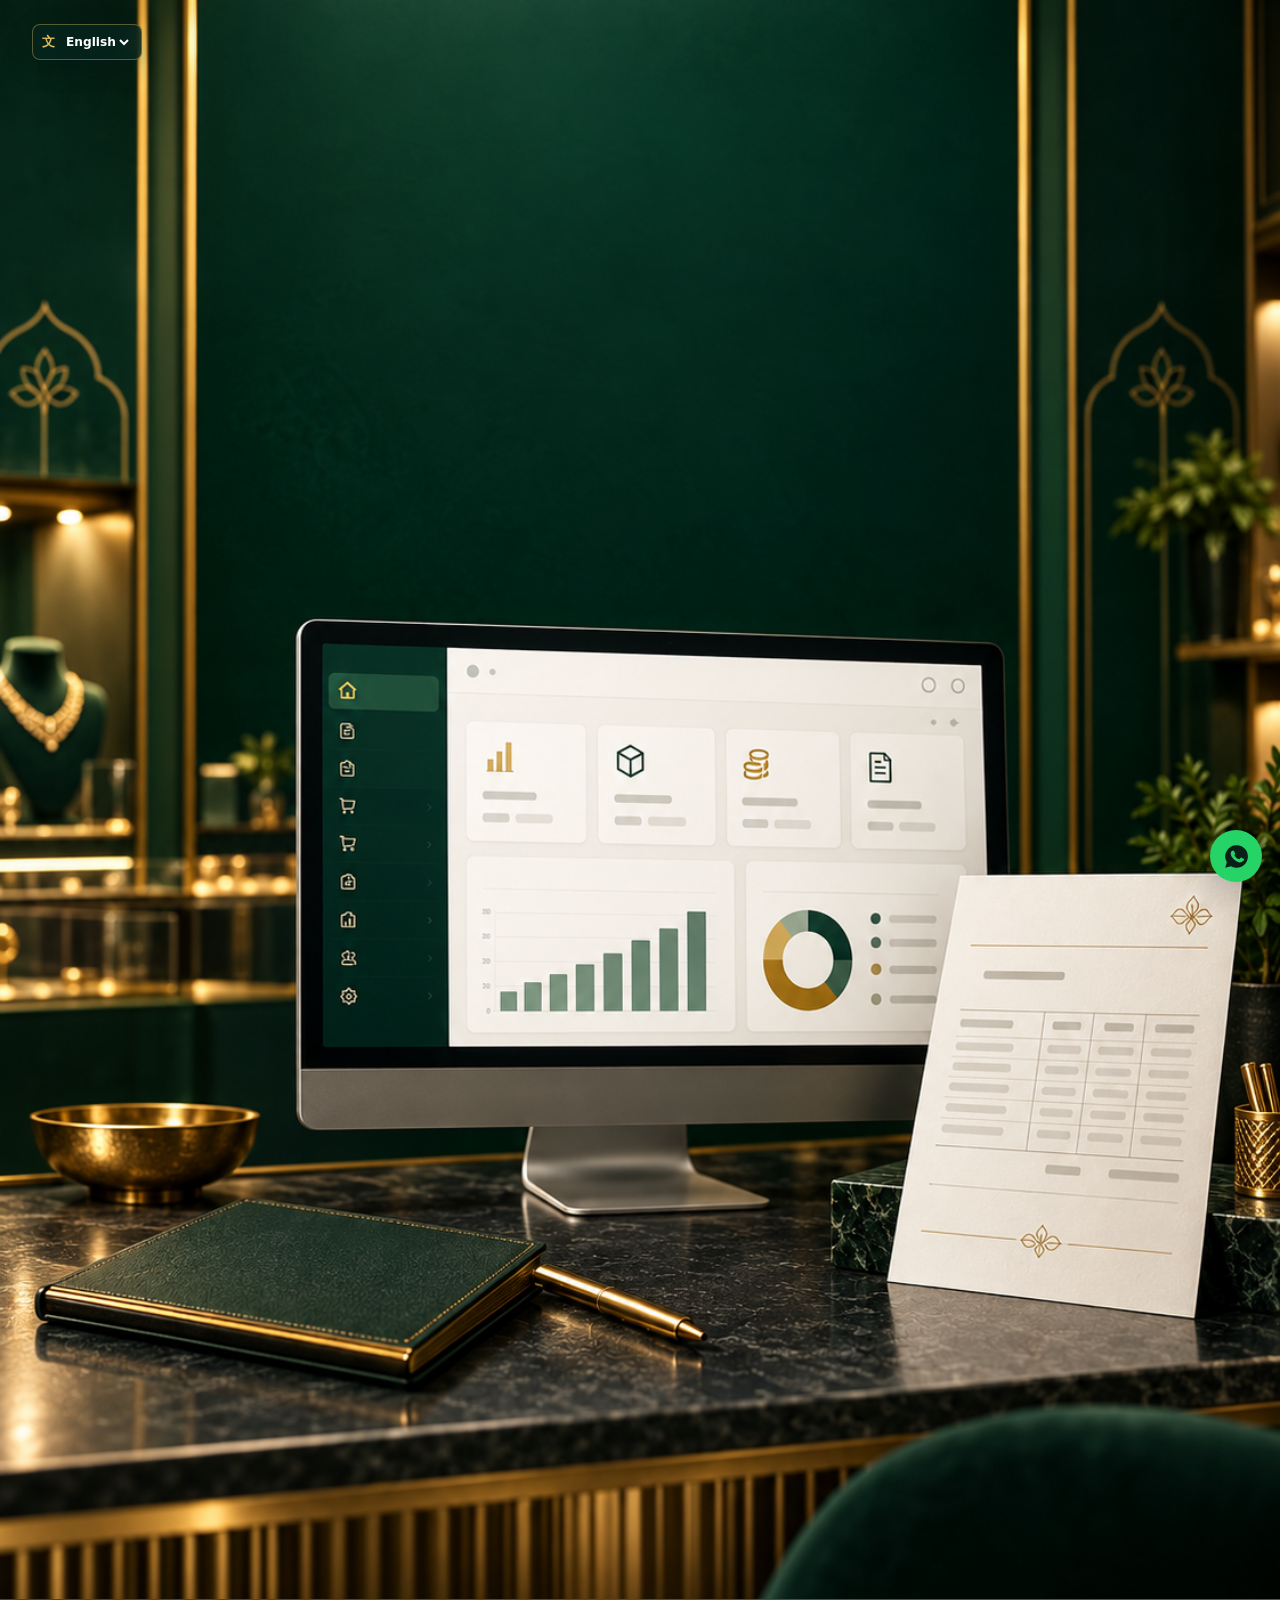
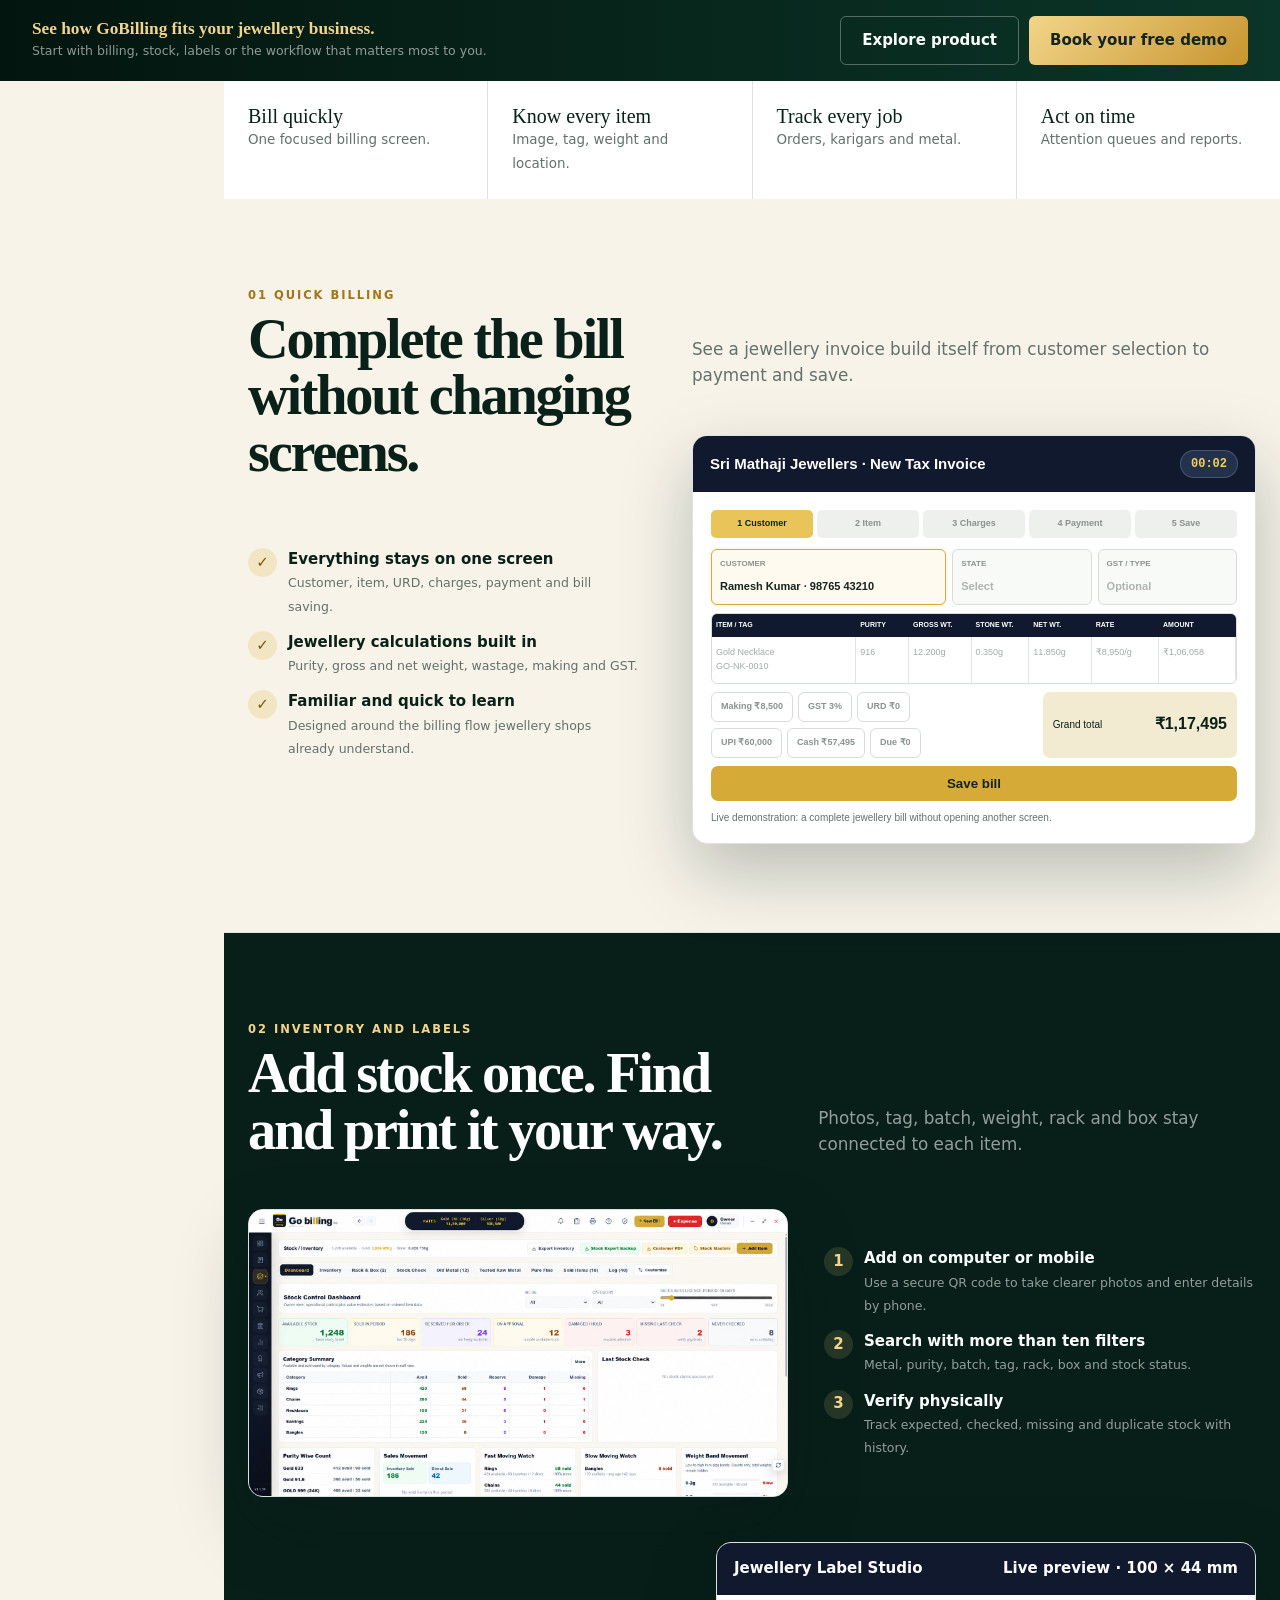
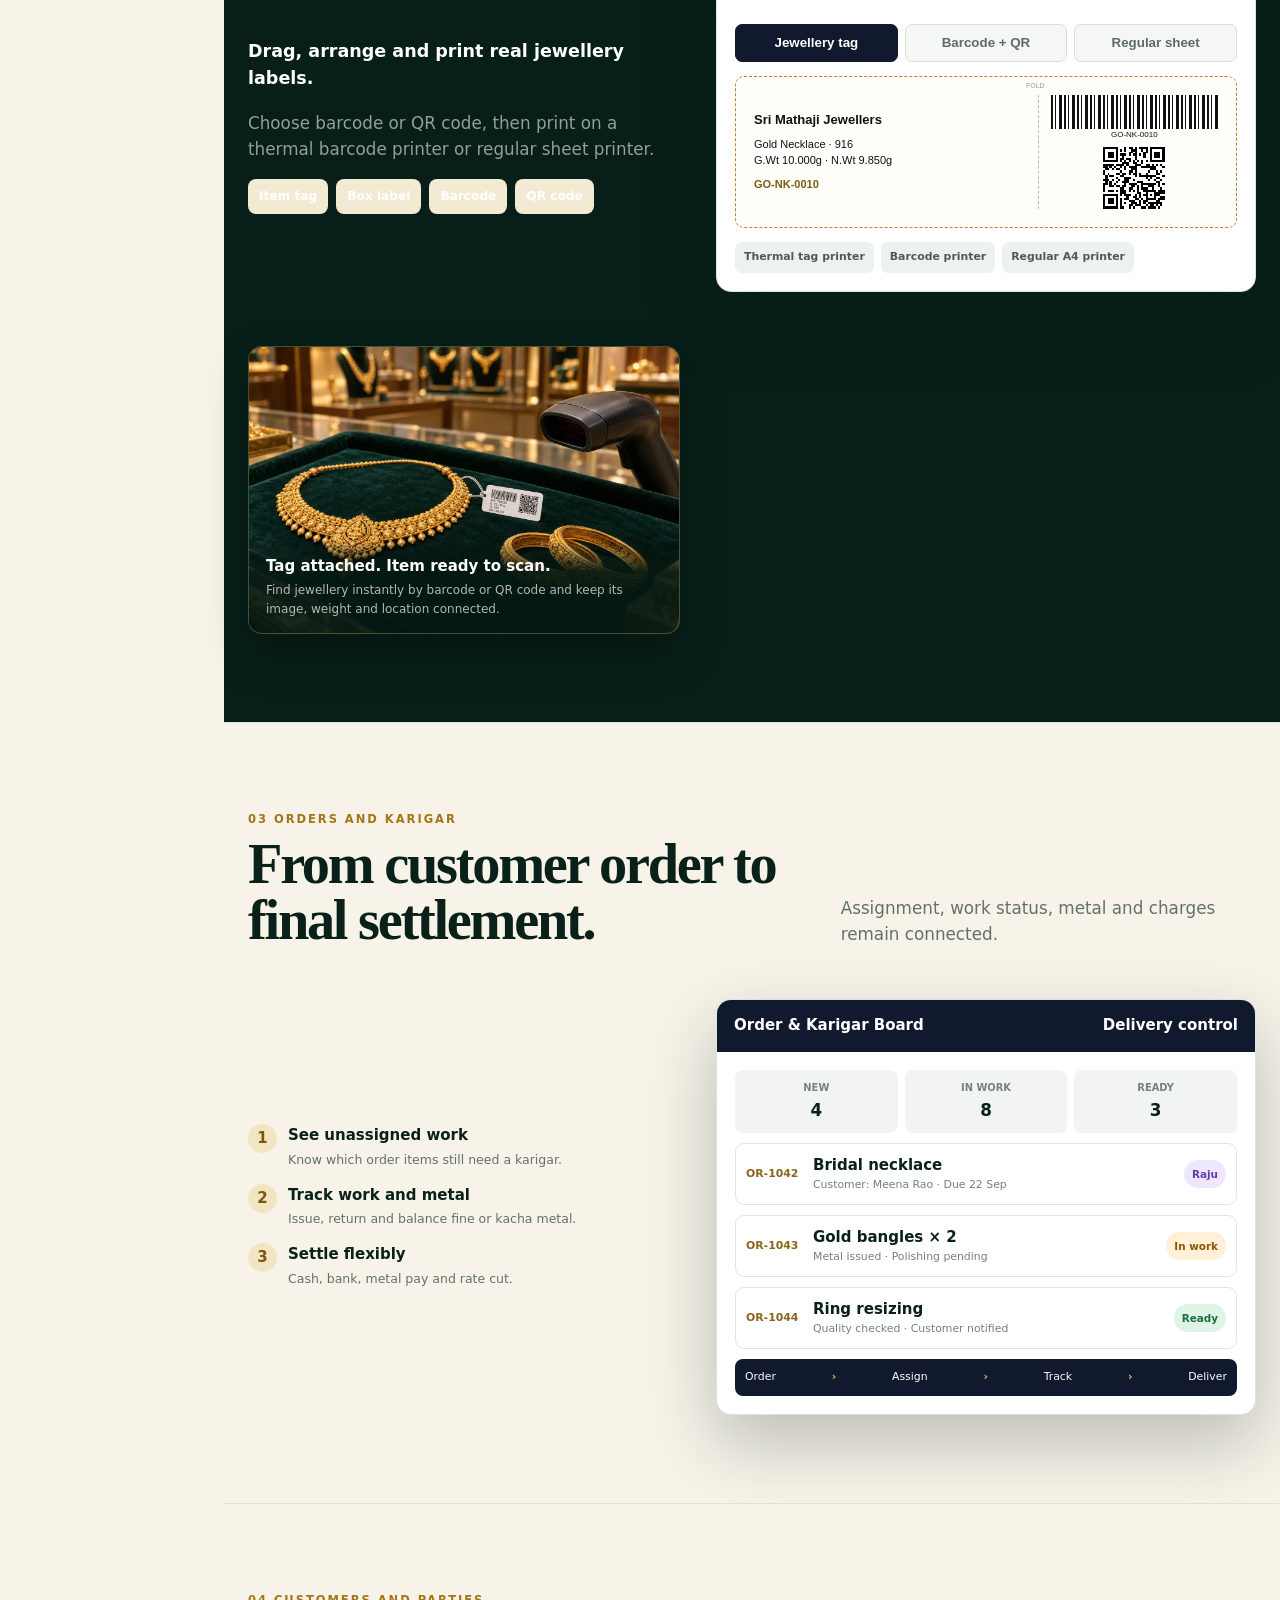
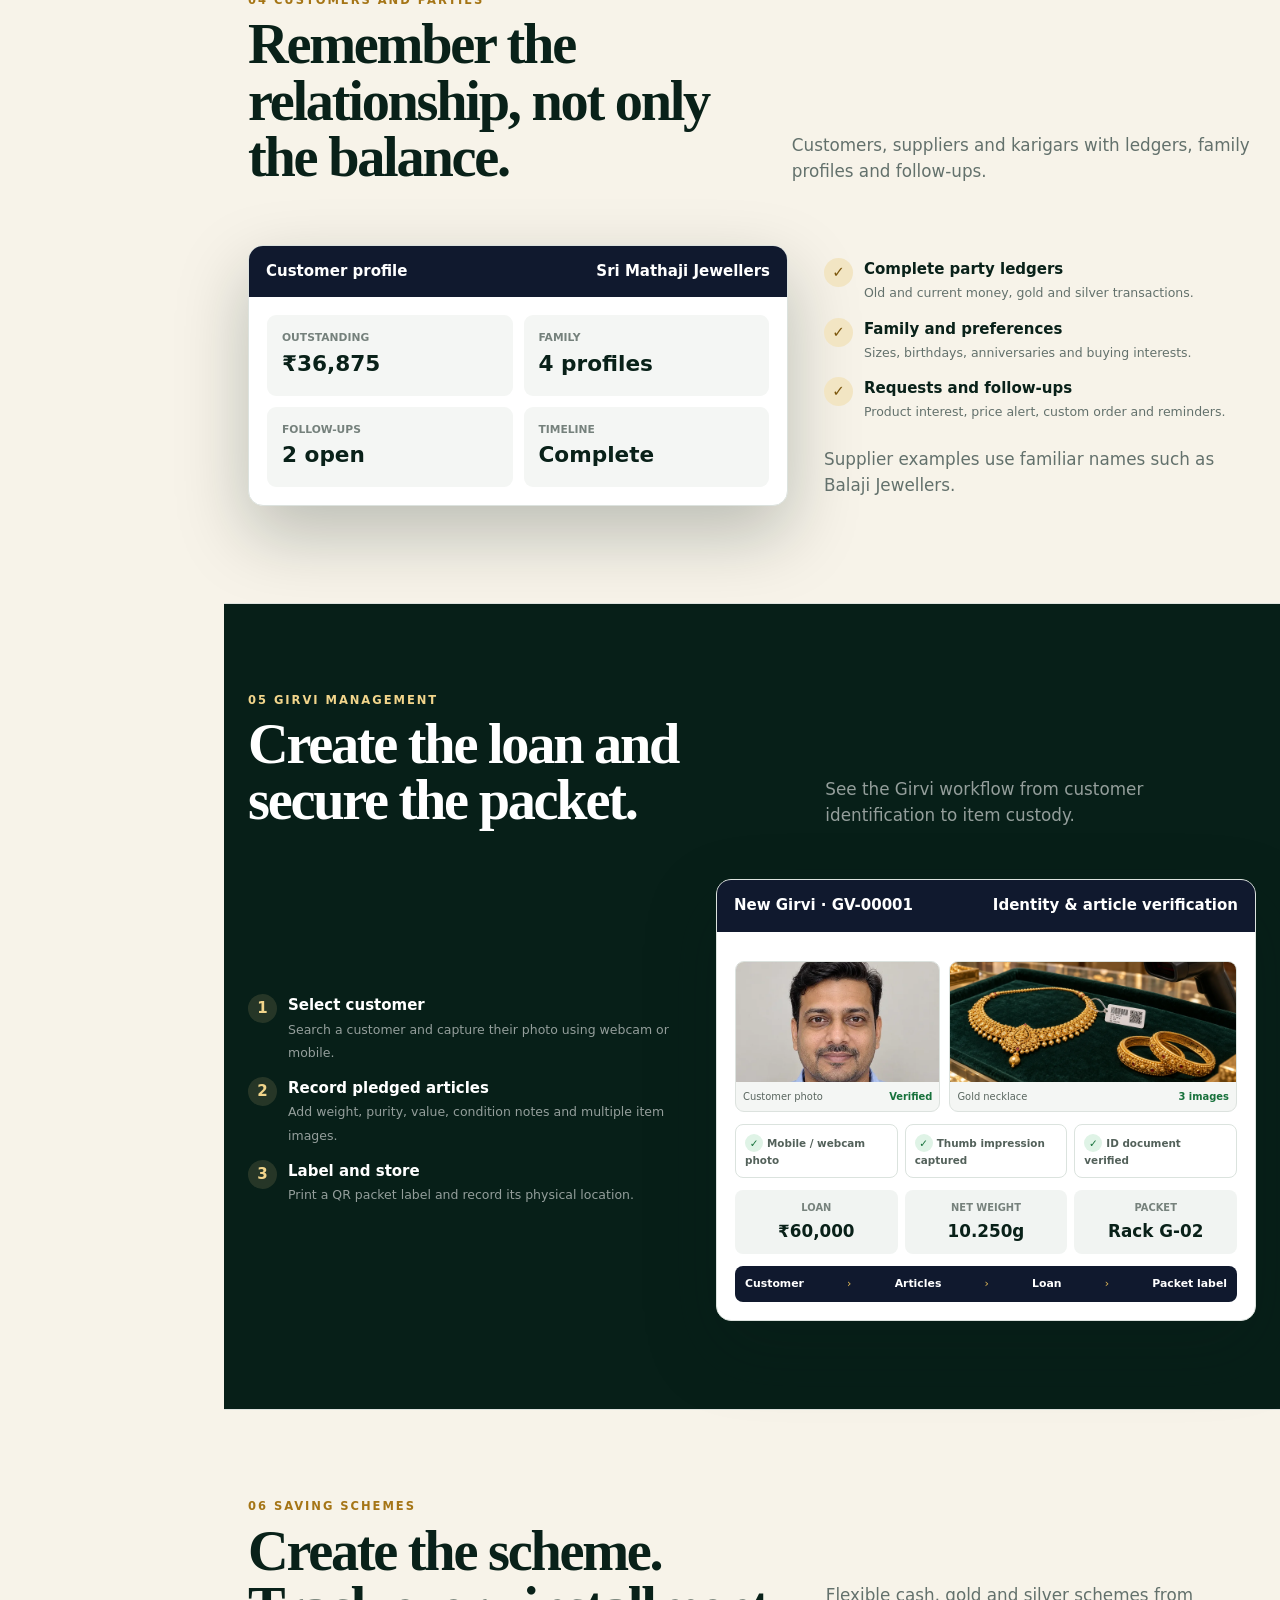
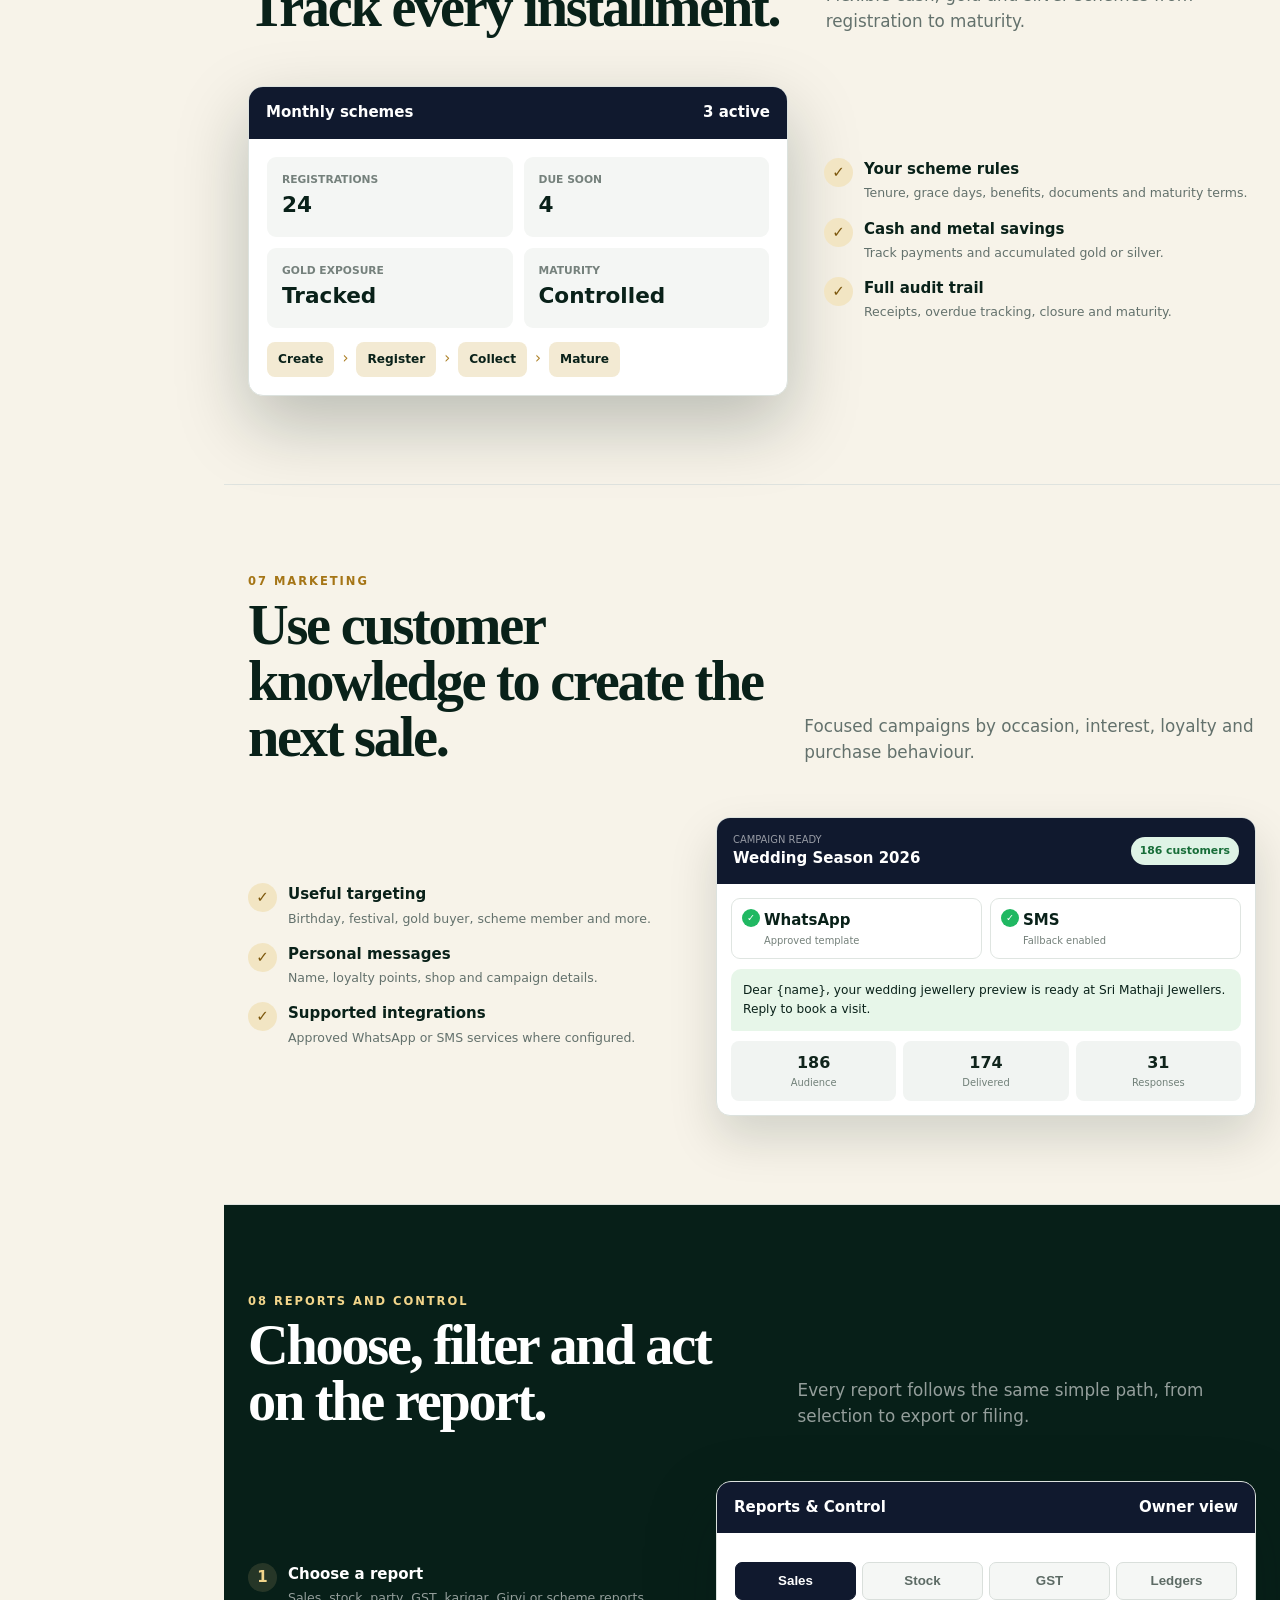
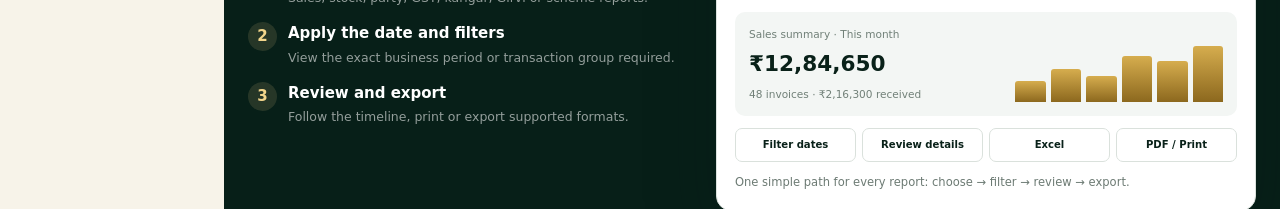
==== commit f0fdb04f: "Refine Hindi and Telugu localization" ====
--- a/index.html
+++ b/index.html
@@ -1,4 +1,4 @@
-<!doctype html><html lang="en"><head><meta charset="utf-8"><meta name="viewport" content="width=device-width,initial-scale=1"><meta name="description" content="GoBilling jewellery ERP for billing, inventory, karigar, Girvi, schemes and customer follow-up."><title>GoBilling | Jewellery ERP built for the way jewellers work</title><link rel="canonical" href="https://gobilling.app/"><link rel="alternate" hreflang="en" href="https://gobilling.app/"><link rel="alternate" hreflang="hi" href="https://gobilling.app/?lang=hi"><link rel="alternate" hreflang="te" href="https://gobilling.app/?lang=te"><link rel="alternate" hreflang="x-default" href="https://gobilling.app/"><meta name="theme-color" content="#071f18"><meta property="og:image" content="https://gobilling.app/assets/gobilling-social-preview-v2.png"><link rel="manifest" href="site.webmanifest"><link rel="stylesheet" href="mobile-fixes.css?v=20260916-11"><script defer src="enhancements.js?v=20260916-2"></script><script defer src="i18n.js?v=20260917-1"></script><style>
+<!doctype html><html lang="en"><head><meta charset="utf-8"><meta name="viewport" content="width=device-width,initial-scale=1"><meta name="description" content="GoBilling jewellery ERP for billing, inventory, karigar, Girvi, schemes and customer follow-up."><title>GoBilling | Jewellery ERP built for the way jewellers work</title><link rel="canonical" href="https://gobilling.app/"><link rel="alternate" hreflang="en" href="https://gobilling.app/"><link rel="alternate" hreflang="hi" href="https://gobilling.app/?lang=hi"><link rel="alternate" hreflang="te" href="https://gobilling.app/?lang=te"><link rel="alternate" hreflang="x-default" href="https://gobilling.app/"><meta name="theme-color" content="#071f18"><meta property="og:image" content="https://gobilling.app/assets/gobilling-social-preview-v2.png"><link rel="manifest" href="site.webmanifest"><link rel="stylesheet" href="mobile-fixes.css?v=20260916-11"><script defer src="enhancements.js?v=20260916-2"></script><script defer src="i18n.js?v=20260917-2"></script><style>
 :root{--g:#071f18;--g2:#0d3529;--gold:#d9ad52;--gold2:#f2d58b;--cream:#f7f3e9;--ink:#092119;--muted:#63716c;--line:#dce2de;--nav:224px}*{box-sizing:border-box}html{scroll-behavior:smooth;scroll-padding-top:20px}body{margin:0;background:var(--cream);color:var(--ink);font:15px/1.55 Inter,system-ui,"Segoe UI",sans-serif}a{color:inherit}.wrap{width:min(1120px,calc(100% - 48px));margin:auto}.section{padding:88px 0;border-bottom:1px solid #dfe3df}.eyebrow{font-size:.72rem;font-weight:900;letter-spacing:.17em;text-transform:uppercase;color:#a57516}h1,h2{font-family:Georgia,serif;letter-spacing:-.04em;line-height:1}h1{font-size:clamp(3.5rem,6vw,6.6rem);margin:17px 0 24px}h2{font-size:clamp(2.3rem,4.4vw,4.6rem);margin:.4rem 0 1rem}.lead{color:var(--muted);max-width:650px;font-size:1.05rem}.gold{color:var(--gold2)}
 .side{position:fixed;z-index:30;inset:0 auto 0 0;width:var(--nav);background:var(--g);color:white;padding:26px 18px;display:flex;flex-direction:column;opacity:0;pointer-events:none;transform:translateX(-100%);transition:opacity .35s ease,transform .35s ease}.modules-visible .side{opacity:1;pointer-events:auto;transform:none}.brand{display:flex;align-items:center;gap:8px;text-decoration:none;font-size:1.32rem;font-weight:900}.brand img{width:34px;height:34px;object-fit:contain}.side>small{margin:8px 0 20px 42px;color:#ffffff66;font-size:.66rem;letter-spacing:.12em}.nav{display:grid;gap:2px;overflow:auto}.nav a{padding:8px 9px;border-radius:6px;text-decoration:none;color:#ffffffad;font-size:.81rem}.nav a:hover{background:#ffffff12;color:var(--gold2)}.nav i{display:inline-block;width:24px;color:var(--gold);font-style:normal}.side-actions{margin-top:auto;display:grid;gap:8px}.side-actions a{text-decoration:none;text-align:center;padding:10px;border-radius:6px;font-weight:800;font-size:.8rem}.demo-link{background:linear-gradient(135deg,#f1d17c,#c79431);color:#10241c}.contact-link{border:1px solid #ffffff33}.side-contact{text-align:center;color:#ffffff7d;font-size:.69rem;margin-top:7px}main,footer{margin-left:var(--nav)}.mobile{display:none}
 .hero{position:relative;margin-left:calc(var(--nav)*-1);width:calc(100% + var(--nav));background:#041610;color:#fff;overflow:hidden}.concept-image{display:block;width:100%;height:auto}.concept-bar{min-height:82px;padding:15px max(32px,calc((100% - 1450px)/2));display:flex;align-items:center;justify-content:space-between;gap:24px;background:linear-gradient(90deg,#03150f,#0b3528);border-top:1px solid #d7b55a4d}.concept-note b{display:block;font:700 1.08rem Georgia,serif;color:#f2d58b}.concept-note small{color:#ffffff8e}.concept-buttons{display:flex;gap:10px;flex-wrap:wrap}.concept-mobile-points{display:none}.actions{display:flex;gap:11px;flex-wrap:wrap;margin:24px 0 0}.btn{display:inline-flex;justify-content:center;align-items:center;min-height:49px;padding:0 21px;border-radius:6px;text-decoration:none;font-weight:850;border:0;cursor:pointer}.primary{background:linear-gradient(135deg,#f2d589,#c89530);color:#12261e}.ghost{border:1px solid #ffffff4d}.proof{display:flex;gap:18px;flex-wrap:wrap;color:#ffffff91;font-size:.8rem}.proof span:before{content:"✓";color:var(--gold2);margin-right:6px}.screen{background:#fff;color:var(--ink);border:1px solid var(--line);border-radius:15px;box-shadow:0 28px 70px #061c1640;overflow:hidden}.screen-top{padding:14px 17px;background:#10192e;color:#fff;display:flex;justify-content:space-between;font-weight:850}.screen-body{padding:18px}.dash,.stats{display:grid;grid-template-columns:repeat(2,1fr);gap:11px}.metric,.stat{padding:15px;background:#f4f6f4;border-radius:9px}.metric small,.stat small{display:block;color:#75817c;font-size:.67rem;text-transform:uppercase;font-weight:800}.metric strong,.stat strong{font-size:1.35rem}.wide{grid-column:1/-1}.bar{height:7px;border-radius:10px;background:linear-gradient(90deg,var(--gold) 68%,#e6ebe7 68%);margin-top:12px}.app-foot{background:#0c2c22;color:white;padding:13px 17px;display:flex;justify-content:space-between;font-size:.75rem}
